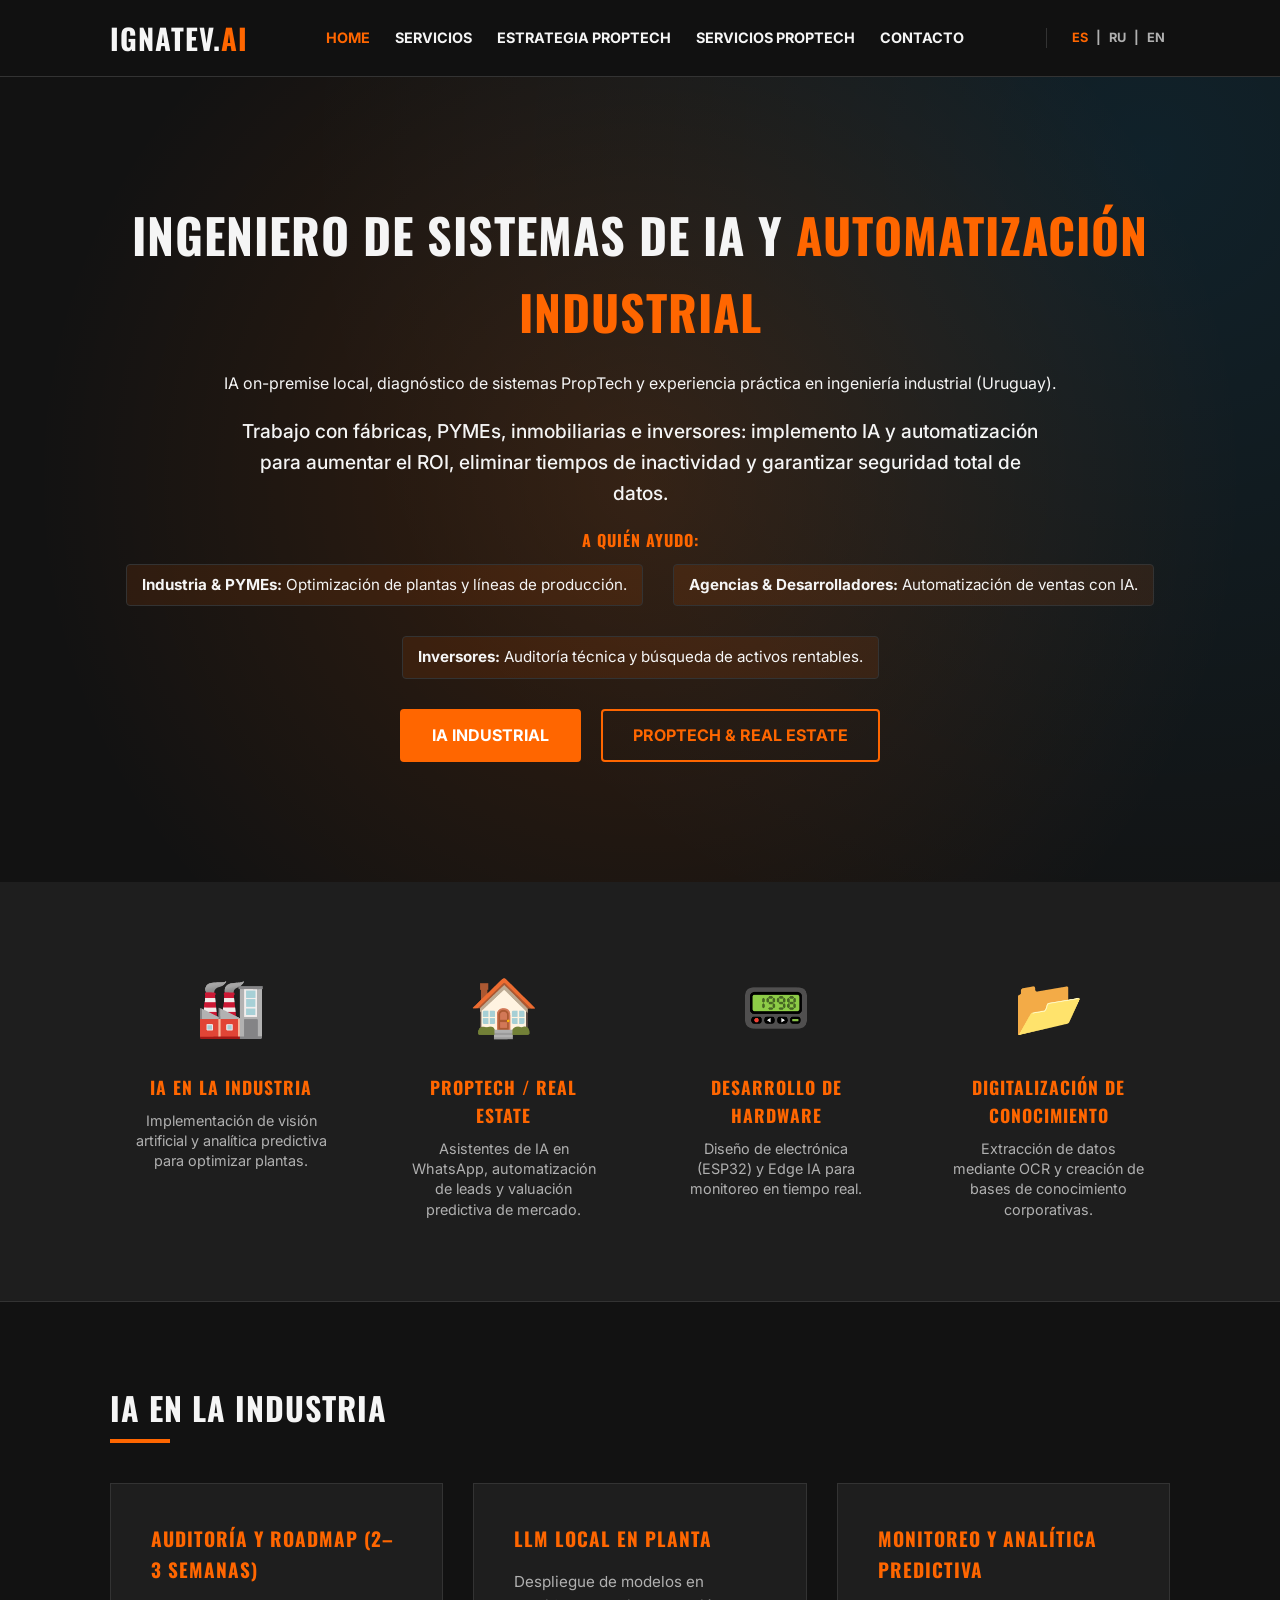
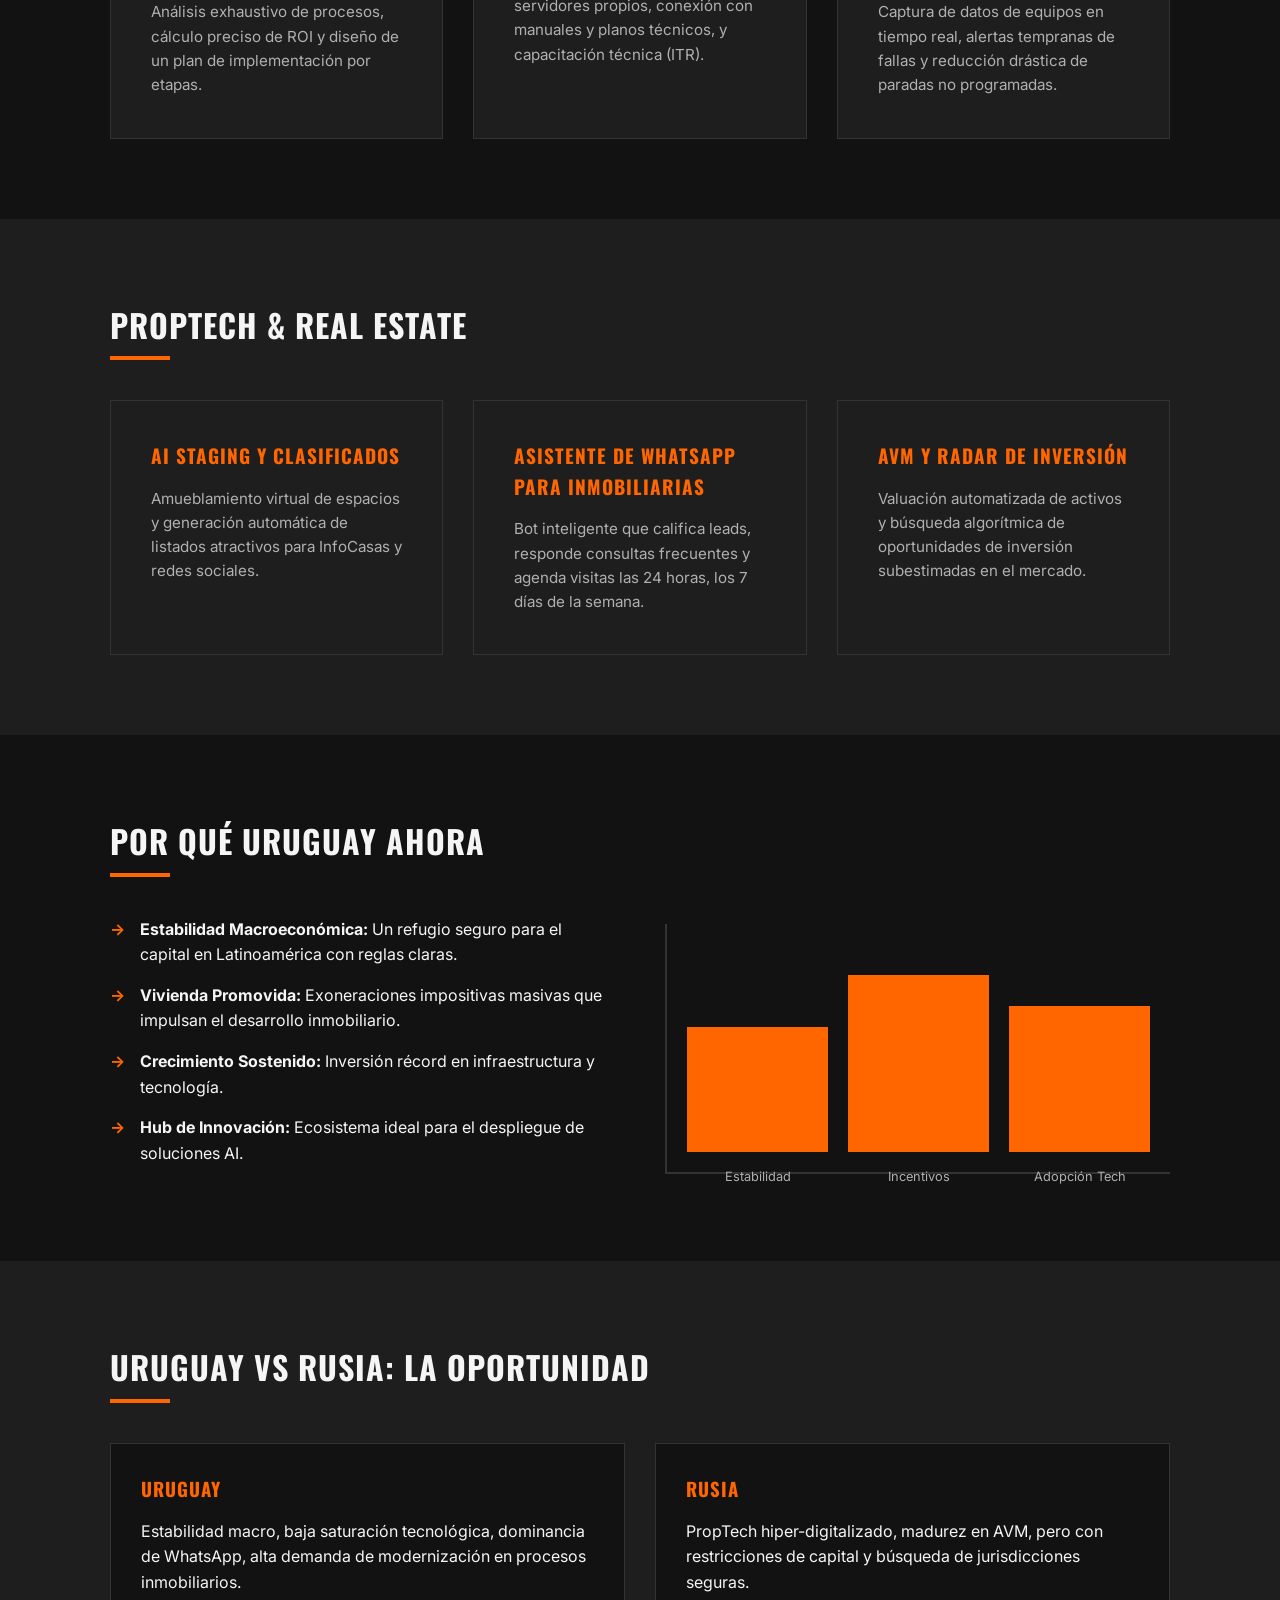
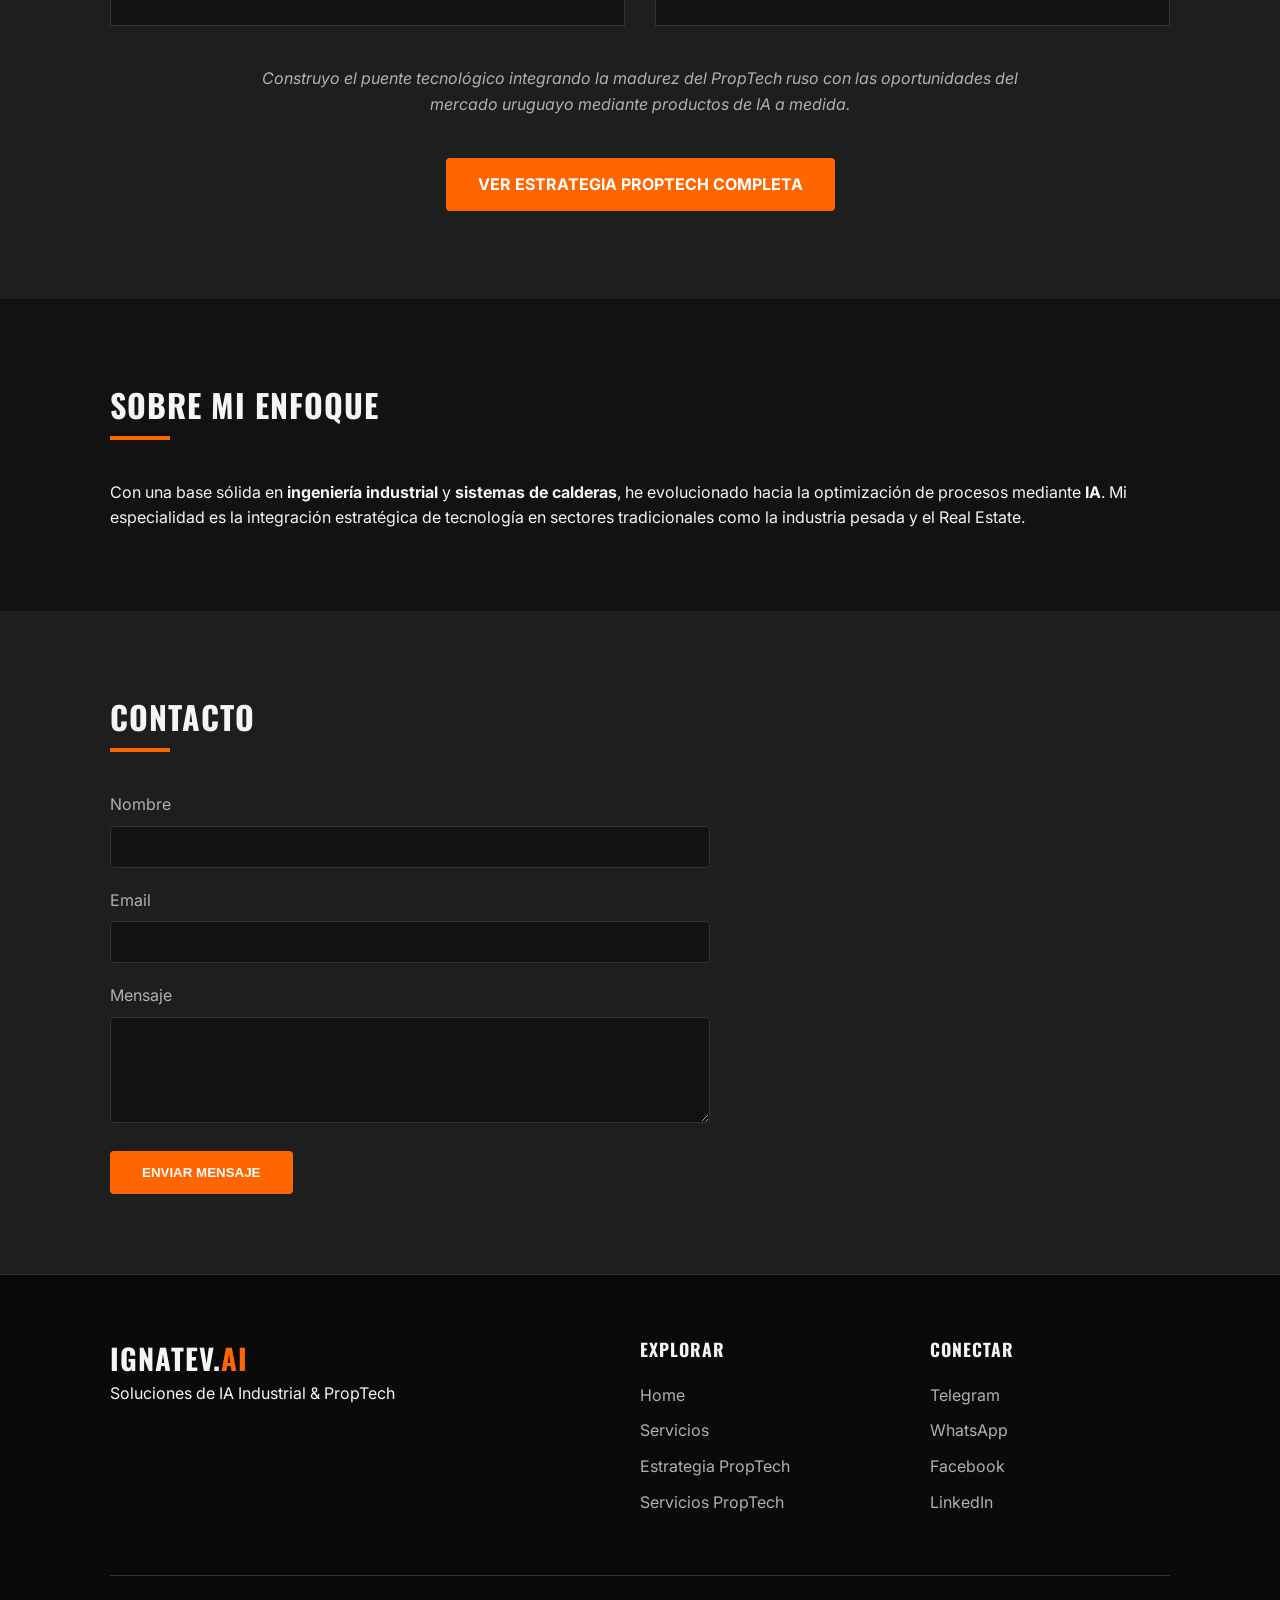
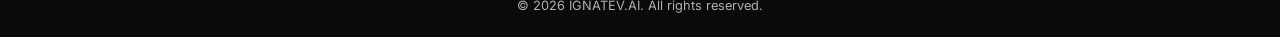
==== index.html @ 07a2d5ac "Initial IGNATEV.AI site with Gemini CLI" ====
<!DOCTYPE html>
<html lang="es">
<head>
    <meta charset="UTF-8">
    <meta name="viewport" content="width=device-width, initial-scale=1.0">
    <title>IGNATEV.AI | Soluciones de IA Industrial & PropTech</title>
    <meta name="description" content="Especialista en IA aplicada a la industria y PropTech. Estrategias de mercado Uruguay-Rusia y soluciones B2B para inmobiliarias.">
    <link rel="stylesheet" href="style.css">
    <link href="https://fonts.googleapis.com/css2?family=Inter:wght@400;700&family=Oswald:wght@500;700&display=swap" rel="stylesheet">
</head>
<body>
    <header id="top">
        <nav class="container">
            <div class="logo">IGNATEV.<span>AI</span></div>
            <ul>
                <li><a href="index.html" class="active">Home</a></li>
                <li><a href="services.html">Servicios</a></li>
                <li><a href="proptech-strategy.html">Estrategia PropTech</a></li>
                <li><a href="real-estate-services.html">Servicios PropTech</a></li>
                <li><a href="#contact">Contacto</a></li>
                </ul>
                <div class="lang-switcher">
                <a href="index.html" class="active">ES</a> | 
                <a href="index-ru.html">RU</a> | 
                <a href="index-en.html">EN</a>
                </div>
                </nav>
                </header>

                <main>
                <section id="hero" class="hero">
                <div class="container">
                <h1>Ingeniero de Sistemas de IA y <span>Automatización Industrial</span></h1>
                <p>IA on-premise local, diagnóstico de sistemas PropTech y experiencia práctica en ingeniería industrial (Uruguay).</p>

                <div class="hero-details">
                    <p class="hero-tagline">Trabajo con fábricas, PYMEs, inmobiliarias e inversores: implemento IA y automatización para aumentar el ROI, eliminar tiempos de inactividad y garantizar seguridad total de datos.</p>
                    <div class="hero-target-list">
                        <h3>A quién ayudo:</h3>
                        <ul class="bullet-list-hero">
                            <li><strong>Industria & PYMEs:</strong> Optimización de plantas y líneas de producción.</li>
                            <li><strong>Agencias & Desarrolladores:</strong> Automatización de ventas con IA.</li>
                            <li><strong>Inversores:</strong> Auditoría técnica y búsqueda de activos rentables.</li>
                        </ul>
                    </div>
                </div>

                <div class="hero-btns">
                    <a href="#industrial-ai" class="btn">IA Industrial</a>
                    <a href="#proptech-ai" class="btn btn-outline">PropTech & Real Estate</a>
                </div>
            </div>
        </section>

        <section class="directions-strip reveal">
            <div class="container">
                <div class="directions-grid">
                    <div class="direction-item">
                        <span class="icon">🏭</span>
                        <h3>IA en la Industria</h3>
                        <p>Implementación de visión artificial y analítica predictiva para optimizar plantas.</p>
                    </div>
                    <div class="direction-item">
                        <span class="icon">🏠</span>
                        <h3>PropTech / Real Estate</h3>
                        <p>Asistentes de IA en WhatsApp, automatización de leads y valuación predictiva de mercado.</p>
                    </div>
                    <div class="direction-item">
                        <span class="icon">📟</span>
                        <h3>Desarrollo de Hardware</h3>
                        <p>Diseño de electrónica (ESP32) y Edge IA para monitoreo en tiempo real.</p>
                    </div>
                    <div class="direction-item">
                        <span class="icon">📂</span>
                        <h3>Digitalización de Conocimiento</h3>
                        <p>Extracción de datos mediante OCR y creación de bases de conocimiento corporativas.</p>
                    </div>
                </div>
            </div>
        </section>

        <section id="industrial-ai" class="section reveal">
            <div class="container">
                <h2 class="section-title">IA en la Industria</h2>
                <div class="info-grid">
                    <div class="info-card">
                        <h3>Auditoría y roadmap (2–3 semanas)</h3>
                        <p>Análisis exhaustivo de procesos, cálculo preciso de ROI y diseño de un plan de implementación por etapas.</p>
                    </div>
                    <div class="info-card">
                        <h3>LLM local en planta</h3>
                        <p>Despliegue de modelos en servidores propios, conexión con manuales y planos técnicos, y capacitación técnica (ITR).</p>
                    </div>
                    <div class="info-card">
                        <h3>Monitoreo y analítica predictiva</h3>
                        <p>Captura de datos de equipos en tiempo real, alertas tempranas de fallas y reducción drástica de paradas no programadas.</p>
                    </div>
                </div>
            </div>
        </section>

        <section id="proptech-ai" class="section bg-alt reveal">
            <div class="container">
                <h2 class="section-title">PropTech & Real Estate</h2>
                <div class="info-grid">
                    <div class="info-card">
                        <h3>AI Staging y Clasificados</h3>
                        <p>Amueblamiento virtual de espacios y generación automática de listados atractivos para InfoCasas y redes sociales.</p>
                    </div>
                    <div class="info-card">
                        <h3>Asistente de WhatsApp para Inmobiliarias</h3>
                        <p>Bot inteligente que califica leads, responde consultas frecuentes y agenda visitas las 24 horas, los 7 días de la semana.</p>
                    </div>
                    <div class="info-card">
                        <h3>AVM y Radar de Inversión</h3>
                        <p>Valuación automatizada de activos y búsqueda algorítmica de oportunidades de inversión subestimadas en el mercado.</p>
                    </div>
                    </div>
                </div>
            </div>
        </section>

        <section id="why-uruguay" class="section reveal">
            <div class="container">
                <h2 class="section-title">Por qué Uruguay ahora</h2>
                <div class="uruguay-focus-grid">
                    <div class="focus-text">
                        <ul class="bullet-list">
                            <li><strong>Estabilidad Macroeconómica:</strong> Un refugio seguro para el capital en Latinoamérica con reglas claras.</li>
                            <li><strong>Vivienda Promovida:</strong> Exoneraciones impositivas masivas que impulsan el desarrollo inmobiliario.</li>
                            <li><strong>Crecimiento Sostenido:</strong> Inversión récord en infraestructura y tecnología.</li>
                            <li><strong>Hub de Innovación:</strong> Ecosistema ideal para el despliegue de soluciones AI.</li>
                        </ul>
                    </div>
                    <div class="focus-visual">
                        <div class="simple-chart">
                            <div class="chart-bar" style="height: 60%;" data-label="Estabilidad"></div>
                            <div class="chart-bar" style="height: 85%;" data-label="Incentivos"></div>
                            <div class="chart-bar" style="height: 70%;" data-label="Adopción Tech"></div>
                        </div>
                    </div>
                </div>
            </div>
        </section>

        <section id="comparison" class="section bg-alt reveal">
            <div class="container">
                <h2 class="section-title">Uruguay vs Rusia: la oportunidad</h2>
                <div class="comparison-grid">
                    <div class="comparison-col">
                        <h3>Uruguay</h3>
                        <p>Estabilidad macro, baja saturación tecnológica, dominancia de WhatsApp, alta demanda de modernización en procesos inmobiliarios.</p>
                    </div>
                    <div class="comparison-col">
                        <h3>Rusia</h3>
                        <p>PropTech hiper-digitalizado, madurez en AVM, pero con restricciones de capital y búsqueda de jurisdicciones seguras.</p>
                    </div>
                </div>
                <div class="comparison-bridge">
                    <p>Construyo el puente tecnológico integrando la madurez del PropTech ruso con las oportunidades del mercado uruguayo mediante productos de IA a medida.</p>
                </div>
                <div class="center-cta">
                    <a href="proptech-strategy.html" class="btn">Ver Estrategia PropTech completa</a>
                </div>
            </div>
        </section>

        <section id="about" class="section reveal">
            <div class="container">
                <h2 class="section-title">Sobre mi enfoque</h2>
                <div class="about-content">
                    <p>Con una base sólida en <strong>ingeniería industrial</strong> y <strong>sistemas de calderas</strong>, he evolucionado hacia la optimización de procesos mediante <strong>IA</strong>. Mi especialidad es la integración estratégica de tecnología en sectores tradicionales como la industria pesada y el Real Estate.</p>
                </div>
            </div>
        </section>

        <section id="contact" class="section bg-alt reveal">
            <div class="container">
                <h2 class="section-title">Contacto</h2>
                <div class="contact-wrapper">
                    <form id="contactForm">
                        <div class="form-group">
                            <label for="name">Nombre</label>
                            <input type="text" id="name" name="name" required>
                        </div>
                        <div class="form-group">
                            <label for="email">Email</label>
                            <input type="email" id="email" name="email" required>
                        </div>
                        <div class="form-group">
                            <label for="message">Mensaje</label>
                            <textarea id="message" name="message" rows="5" required></textarea>
                        </div>
                        <button type="submit" class="btn">Enviar Mensaje</button>
                        <p id="formStatus" class="form-status"></p>
                    </form>
                </div>
            </div>
        </section>
    </main>

    <footer>
        <div class="container">
            <div class="footer-grid">
                <div class="footer-info">
                    <div class="logo">IGNATEV.<span>AI</span></div>
                    <p>Soluciones de IA Industrial & PropTech</p>
                </div>
                <div class="footer-links">
                    <h3>Explorar</h3>
                    <ul>
                        <li><a href="index.html">Home</a></li>
                        <li><a href="services.html">Servicios</a></li>
                        <li><a href="proptech-strategy.html">Estrategia PropTech</a></li>
                        <li><a href="real-estate-services.html">Servicios PropTech</a></li>
                    </ul>
                </div>
                <div class="footer-social">
                    <h3>Conectar</h3>
                    <div class="social-icons">
                        <a href="https://t.me/IngenieroUruguay" target="_blank">Telegram</a>
                        <a href="https://whatsapp.com/channel/0029VbCcUP18aKvMY70exP2p" target="_blank">WhatsApp</a>
                        <a href="https://www.facebook.com/share/g/1BAtksPGAX/" target="_blank">Facebook</a>
                        <a href="https://www.linkedin.com/in/aleksandr-ignatev-7115433bb/" target="_blank">LinkedIn</a>
                    </div>
                </div>
            </div>
            <p class="copyright">&copy; 2026 IGNATEV.AI. All rights reserved.</p>
        </div>
    </footer>

    <script src="script.js"></script>
</body>
</html>
---- style.css ----
:root {
    --bg-primary: #121212;
    --bg-secondary: #1e1e1e;
    --text-primary: #f5f5f5;
    --text-secondary: #b0b0b0;
    --accent: #ff6600; /* Safety Orange */
    --accent-hover: #e65c00;
    --border: #333333;
    --container-width: 1100px;
    --shadow: 0 4px 20px rgba(0,0,0,0.5);
}

* {
    box-sizing: border-box;
    margin: 0;
    padding: 0;
}

html {
    scroll-behavior: smooth;
}

body {
    font-family: 'Inter', sans-serif;
    line-height: 1.6;
    background-color: var(--bg-primary);
    color: var(--text-primary);
}

h1, h2, h3, .logo {
    font-family: 'Oswald', sans-serif;
    text-transform: uppercase;
    letter-spacing: 1px;
}

.container {
    max-width: var(--container-width);
    margin: 0 auto;
    padding: 0 20px;
}

/* Header & Navigation */
header {
    background-color: rgba(18, 18, 18, 0.95);
    border-bottom: 1px solid var(--border);
    padding: 15px 0;
    position: sticky;
    top: 0;
    z-index: 1000;
}

nav {
    display: flex;
    justify-content: space-between;
    align-items: center;
}

.logo {
    font-size: 1.8rem;
    font-weight: 700;
}

.logo span {
    color: var(--accent);
}

nav ul {
    display: flex;
    list-style: none;
}

nav ul li {
    margin-left: 25px;
}

nav ul li a {
    color: var(--text-primary);
    text-decoration: none;
    font-size: 0.9rem;
    font-weight: 700;
    text-transform: uppercase;
    transition: color 0.3s;
}

nav ul li a:hover, nav ul li a.active {
    color: var(--accent);
}

.lang-switcher {
    font-size: 0.8rem;
    font-weight: 700;
    color: var(--text-secondary);
    margin-left: 30px;
    border-left: 1px solid var(--border);
    padding-left: 20px;
}

.lang-switcher a {
    color: var(--text-secondary);
    text-decoration: none;
    transition: color 0.3s;
    margin: 0 5px;
}

.lang-switcher a:hover, .lang-switcher a.active {
    color: var(--accent);
}

/* Hero Section */
.hero {
    padding: 120px 0;
    text-align: center;
    position: relative;
    overflow: hidden;
    background: #121212;
}

.hero::before {
    content: '';
    position: absolute;
    top: -50%;
    left: -50%;
    width: 200%;
    height: 200%;
    background: radial-gradient(circle at center, rgba(255, 102, 0, 0.15) 0%, transparent 40%),
                radial-gradient(circle at 70% 30%, rgba(0, 170, 255, 0.1) 0%, transparent 40%);
    animation: glowMove 15s infinite alternate ease-in-out;
    z-index: 0;
    pointer-events: none;
}

@keyframes glowMove {
    0% { transform: translate(0, 0) rotate(0deg); }
    100% { transform: translate(-5%, -5%) rotate(5deg); }
}

.hero .container {
    position: relative;
    z-index: 1;
}

.hero h1, .hero-small h1 {
    font-size: 3rem;
    margin-bottom: 20px;
}

.hero h1 span, .hero-small h1 span {
    color: var(--accent);
}

.hero-tagline {
    font-size: 1.2rem;
    color: var(--text-primary);
    margin: 20px auto;
    max-width: 800px;
    font-weight: 500;
}

.hero-target-list {
    margin-bottom: 30px;
}

.hero-target-list h3 {
    font-size: 1rem;
    color: var(--accent);
    margin-bottom: 10px;
    text-transform: uppercase;
}

.bullet-list-hero {
    list-style: none;
    display: flex;
    justify-content: center;
    gap: 30px;
    flex-wrap: wrap;
    font-size: 0.95rem;
}

.bullet-list-hero li {
    background: rgba(255, 102, 0, 0.1);
    padding: 8px 15px;
    border: 1px solid var(--border);
    border-radius: 4px;
    transition: all 0.3s ease;
}

.bullet-list-hero li:hover {
    border-color: var(--accent);
    background: rgba(255, 102, 0, 0.2);
}

.hero-btns {
    margin-top: 30px;
    display: flex;
    justify-content: center;
    gap: 20px;
}

/* Directions Strip (Home Page) */
.directions-strip {
    background-color: var(--bg-secondary);
    border-bottom: 1px solid var(--border);
    padding: 60px 0;
}

.directions-grid {
    display: grid;
    grid-template-columns: repeat(4, 1fr);
    gap: 30px;
}

.direction-item {
    text-align: center;
    padding: 20px;
    border: 1px solid transparent;
    border-radius: 8px;
    transition: all 0.4s cubic-bezier(0.175, 0.885, 0.32, 1.275);
}

.direction-item:hover {
    transform: translateY(-5px);
    border-color: var(--border);
    background: rgba(255, 255, 255, 0.03);
    box-shadow: 0 10px 30px rgba(0,0,0,0.3);
}

.direction-item .icon {
    font-size: 3.5rem; /* Larger icons */
    margin-bottom: 20px;
    display: block;
    transition: transform 0.3s ease;
}

.direction-item:hover .icon {
    transform: scale(1.1);
}

.direction-item h3 {
    font-size: 1.1rem;
    margin-bottom: 10px;
    color: var(--accent);
}

.direction-item p {
    font-size: 0.9rem;
    color: var(--text-secondary);
    line-height: 1.4;
}

/* Buttons */
.btn {
    display: inline-block;
    padding: 12px 30px;
    background-color: var(--accent);
    color: white;
    text-decoration: none;
    border-radius: 4px;
    font-weight: 700;
    text-transform: uppercase;
    transition: all 0.3s cubic-bezier(0.4, 0, 0.2, 1);
    border: 2px solid var(--accent);
    cursor: pointer;
    position: relative;
    overflow: hidden;
}

.btn:hover {
    background-color: var(--accent-hover);
    border-color: var(--accent-hover);
    transform: translateY(-2px) scale(1.02);
    box-shadow: 0 0 15px rgba(255, 102, 0, 0.4);
}

.btn-outline {
    background-color: transparent;
    border: 2px solid var(--accent);
    color: var(--accent);
}

.btn-outline:hover {
    background-color: var(--accent);
    color: white;
    box-shadow: 0 0 15px rgba(255, 102, 0, 0.3);
}

/* Reveal on Scroll */
.reveal {
    opacity: 0;
    transform: translateY(30px);
    transition: all 0.8s ease-out;
}

.reveal.active {
    opacity: 1;
    transform: translateY(0);
}

/* Sections */
.section {
    padding: 80px 0;
}

.bg-alt {
    background-color: var(--bg-secondary);
}

.section-title {
    font-size: 2rem;
    margin-bottom: 50px;
    position: relative;
    display: inline-block;
}

.section-title::after {
    content: '';
    position: absolute;
    left: 0;
    bottom: -10px;
    width: 60px;
    height: 4px;
    background-color: var(--accent);
}

/* Info Grid & Cards (General Use) */
.info-grid {
    display: grid;
    grid-template-columns: repeat(auto-fit, minmax(300px, 1fr));
    gap: 30px;
}

.info-card {
    background-color: var(--bg-secondary);
    padding: 40px;
    border: 1px solid var(--border);
    transition: all 0.3s ease;
}

.info-card:hover {
    border-color: var(--accent);
    transform: translateY(-5px);
    box-shadow: var(--shadow);
}

.info-card h3 {
    color: var(--accent);
    margin-bottom: 15px;
    font-size: 1.2rem;
}

.info-card p {
    color: var(--text-secondary);
    font-size: 0.95rem;
}

/* Why Uruguay (Landing) */
.uruguay-focus-grid {
    display: grid;
    grid-template-columns: 1fr 1fr;
    gap: 50px;
    align-items: center;
}

.bullet-list {
    list-style: none;
}

.bullet-list li {
    margin-bottom: 15px;
    padding-left: 30px;
    position: relative;
}

.bullet-list li::before {
    content: '→';
    position: absolute;
    left: 0;
    color: var(--accent);
    font-weight: bold;
}

.simple-chart {
    display: flex;
    align-items: flex-end;
    gap: 20px;
    height: 250px;
    padding: 20px;
    border-left: 2px solid var(--border);
    border-bottom: 2px solid var(--border);
}

.chart-bar {
    flex: 1;
    background-color: var(--accent);
    position: relative;
    min-width: 40px;
}

.chart-bar::after {
    content: attr(data-label);
    position: absolute;
    bottom: -35px;
    left: 50%;
    transform: translateX(-50%);
    font-size: 0.8rem;
    white-space: nowrap;
    color: var(--text-secondary);
}

/* Comparison (Landing) */
.comparison-grid {
    display: grid;
    grid-template-columns: 1fr 1fr;
    gap: 30px;
    margin-bottom: 40px;
}

.comparison-col {
    background-color: var(--bg-primary);
    padding: 30px;
    border: 1px solid var(--border);
}

.comparison-col h3 {
    color: var(--accent);
    margin-bottom: 15px;
}

.comparison-bridge {
    text-align: center;
    max-width: 800px;
    margin: 0 auto 40px;
    font-style: italic;
    color: var(--text-secondary);
}

.center-cta {
    text-align: center;
}

/* PropTech Strategy Page */
.report-content {
    max-width: 900px;
    padding-top: 40px;
}

.main-title {
    font-size: 2.5rem;
    margin-bottom: 30px;
}

.main-title span {
    color: var(--accent);
}

.callout-box {
    background-color: var(--bg-secondary);
    padding: 30px;
    border-left: 5px solid var(--accent);
    margin-bottom: 40px;
}

.executive-summary h2 {
    font-size: 1.5rem;
    margin-bottom: 20px;
    color: var(--accent);
}

.executive-summary ul {
    list-style: disc;
    padding-left: 20px;
}

.executive-summary li {
    margin-bottom: 10px;
}

.research-text h2 {
    margin: 60px 0 25px;
    color: var(--accent);
    border-bottom: 1px solid var(--border);
    padding-bottom: 10px;
}

.stats-grid {
    display: grid;
    grid-template-columns: repeat(3, 1fr);
    gap: 20px;
    margin: 30px 0;
}

.stat-item {
    background-color: var(--bg-secondary);
    padding: 20px;
    text-align: center;
    border: 1px solid var(--border);
}

.stat-value {
    display: block;
    font-size: 2rem;
    font-weight: 700;
    color: var(--accent);
    font-family: 'Oswald', sans-serif;
}

.stat-label {
    font-size: 0.9rem;
    color: var(--text-secondary);
}

.roadmap-box {
    background-color: #1a1a1a;
    padding: 25px;
    margin: 30px 0;
    border: 1px dashed var(--accent);
}

/* Services Page */
.products-container {
    display: flex;
    flex-direction: column;
    gap: 60px;
}

.product-item {
    background-color: var(--bg-secondary);
    border: 1px solid var(--border);
    padding: 40px;
}

.product-header {
    display: flex;
    align-items: center;
    gap: 20px;
    margin-bottom: 30px;
}

.product-icon {
    font-size: 2.5rem;
}

.product-content {
    display: grid;
    grid-template-columns: 1fr 1fr;
    gap: 40px;
}

.product-diagram {
    background-color: var(--bg-primary);
    padding: 20px;
    border: 1px solid var(--border);
}

.product-diagram h3 {
    font-size: 1rem;
    margin-bottom: 20px;
    text-align: center;
}

.steps {
    display: flex;
    flex-direction: column;
    gap: 15px;
}

.step {
    display: flex;
    align-items: center;
    gap: 15px;
    font-size: 0.9rem;
}

.step span {
    background-color: var(--accent);
    color: white;
    width: 25px;
    height: 25px;
    display: flex;
    align-items: center;
    justify-content: center;
    border-radius: 50%;
    font-weight: 700;
    flex-shrink: 0;
}

.product-bullets {
    list-style: none;
    padding: 0;
}

.product-bullets li {
    margin-bottom: 20px;
    padding-left: 25px;
    position: relative;
    font-size: 1rem;
    color: var(--text-secondary);
}

.product-bullets li::before {
    content: '•';
    position: absolute;
    left: 0;
    color: var(--accent);
    font-size: 1.5rem;
    line-height: 1;
}

.product-bullets li strong {
    color: var(--text-primary);
    display: block;
    margin-bottom: 5px;
    text-transform: uppercase;
    font-size: 0.9rem;
    letter-spacing: 0.5px;
}

.product-sub-box {
    background: rgba(255, 102, 0, 0.05);
    border: 1px dashed var(--accent);
    padding: 15px;
    margin-top: 15px;
    border-radius: 4px;
}

.product-sub-box strong {
    color: var(--accent);
    font-size: 0.85rem;
    text-transform: uppercase;
    display: block;
    margin-bottom: 8px;
}

.product-sub-box p {
    font-size: 0.9rem;
    color: var(--text-secondary);
    line-height: 1.4;
    margin: 0;
}

.product-actions {
    margin-top: 30px;
}

/* Services/Capabilities Page */
.capabilities-container {
    display: flex;
    flex-direction: column;
    gap: 60px; /* Increased gap between major sections */
}

.capability-card {
    background-color: var(--bg-secondary);
    border: 1px solid var(--border);
    border-left: 6px solid var(--accent); /* Default accent border */
    padding: 50px; /* Increased padding */
    border-radius: 4px;
    box-shadow: var(--shadow);
}

/* Specific accent borders for each direction */
.card-industry { border-left-color: #ff6600; }
.card-proptech { border-left-color: #00aaff; }
.card-engineering { border-left-color: #ffcc00; }
.card-robotics { border-left-color: #aa00ff; }
.card-hardware { border-left-color: #00ffaa; }
.card-knowledge { border-left-color: #ff0055; }

.capability-header {
    margin-bottom: 40px;
    padding-bottom: 20px;
    border-bottom: 1px solid var(--border);
    display: flex;
    align-items: flex-start;
    gap: 25px;
}

.capability-icon {
    font-size: 3.5rem;
    line-height: 1;
    background: rgba(255, 102, 0, 0.1);
    padding: 15px;
    border-radius: 8px;
    border: 1px solid var(--border);
}

.capability-header h2 {
    font-size: 2.2rem; /* Increased size */
    margin-bottom: 10px;
    color: var(--text-primary);
}

.capability-header .description {
    color: var(--text-secondary);
    font-style: italic;
    font-size: 1.1rem; /* Increased size */
    max-width: 800px;
    margin-bottom: 20px;
}

.typical-cases {
    margin-top: 15px;
}

.typical-cases h4 {
    font-size: 0.9rem;
    color: var(--accent);
    text-transform: uppercase;
    margin-bottom: 10px;
    letter-spacing: 0.5px;
}

.typical-cases ul {
    list-style: none;
    padding: 0;
}

.typical-cases li {
    font-size: 0.95rem;
    color: var(--text-primary);
    margin-bottom: 8px;
    padding-left: 20px;
    position: relative;
}

.typical-cases li::before {
    content: '→';
    position: absolute;
    left: 0;
    color: var(--accent);
    font-weight: bold;
}

.competency-grid {
    display: grid;
    grid-template-columns: repeat(4, 1fr);
    gap: 30px;
    margin-bottom: 40px;
}

.competency-col h3 {
    font-size: 1rem; /* Increased size */
    color: var(--accent);
    margin-bottom: 15px;
    text-transform: uppercase;
    letter-spacing: 1px;
}

.competency-list {
    list-style: none;
    font-size: 0.95rem; /* Increased size */
    color: var(--text-secondary);
}

.engagement-models {
    background: rgba(0,0,0,0.2);
    padding: 30px;
    border-radius: 4px;
    border: 1px solid var(--border);
}

.engagement-models h3 {
    font-size: 1.2rem;
    color: var(--text-primary);
    margin-bottom: 20px;
    text-transform: uppercase;
}

@media (max-width: 900px) {
    .competency-grid {
        grid-template-columns: 1fr 1fr;
    }
    
    .capability-header {
        flex-direction: column;
        align-items: center;
        text-align: center;
    }
    
    .capability-card {
        padding: 30px;
    }
}

/* Contact (landing reuse) */
.contact-wrapper {
    max-width: 600px;
}

.form-group {
    margin-bottom: 20px;
}

.form-group label {
    display: block;
    margin-bottom: 8px;
    color: var(--text-secondary);
}

.form-group input, 
.form-group textarea {
    width: 100%;
    padding: 12px;
    background-color: var(--bg-primary);
    border: 1px solid var(--border);
    color: var(--text-primary);
    border-radius: 4px;
    font-family: inherit;
}

.form-group input:focus, 
.form-group textarea:focus {
    outline: none;
    border-color: var(--accent);
}

/* Footer */
footer {
    padding: 60px 0 20px;
    background-color: #0a0a0a;
    border-top: 1px solid var(--border);
}

.footer-grid {
    display: grid;
    grid-template-columns: 2fr 1fr 1fr;
    gap: 50px;
    margin-bottom: 50px;
}

.footer-links h3, .footer-social h3 {
    font-size: 1.1rem;
    margin-bottom: 20px;
    color: var(--text-primary);
}

.footer-links ul {
    list-style: none;
}

.footer-links li {
    margin-bottom: 10px;
}

.footer-links a {
    color: var(--text-secondary);
    text-decoration: none;
    transition: color 0.3s;
}

.footer-links a:hover {
    color: var(--accent);
}

.social-icons {
    display: flex;
    flex-direction: column;
    gap: 10px;
}

.social-icons a {
    color: var(--text-secondary);
    text-decoration: none;
    transition: color 0.3s;
}

.social-icons a:hover {
    color: var(--accent);
}

.copyright {
    text-align: center;
    padding-top: 20px;
    border-top: 1px solid var(--border);
    color: var(--text-secondary);
    font-size: 0.8rem;
}

/* Responsive adjustments */
@media (max-width: 900px) {
    .uruguay-focus-grid, .comparison-grid, .product-content, .footer-grid {
        grid-template-columns: 1fr;
    }
    
    .hero h1 {
        font-size: 2.2rem;
    }
    
    .footer-grid {
        gap: 30px;
    }
}

@media (max-width: 600px) {
    nav ul {
        display: none; /* Mobile menu would go here */
    }
    
    .stats-grid {
        grid-template-columns: 1fr;
    }
}
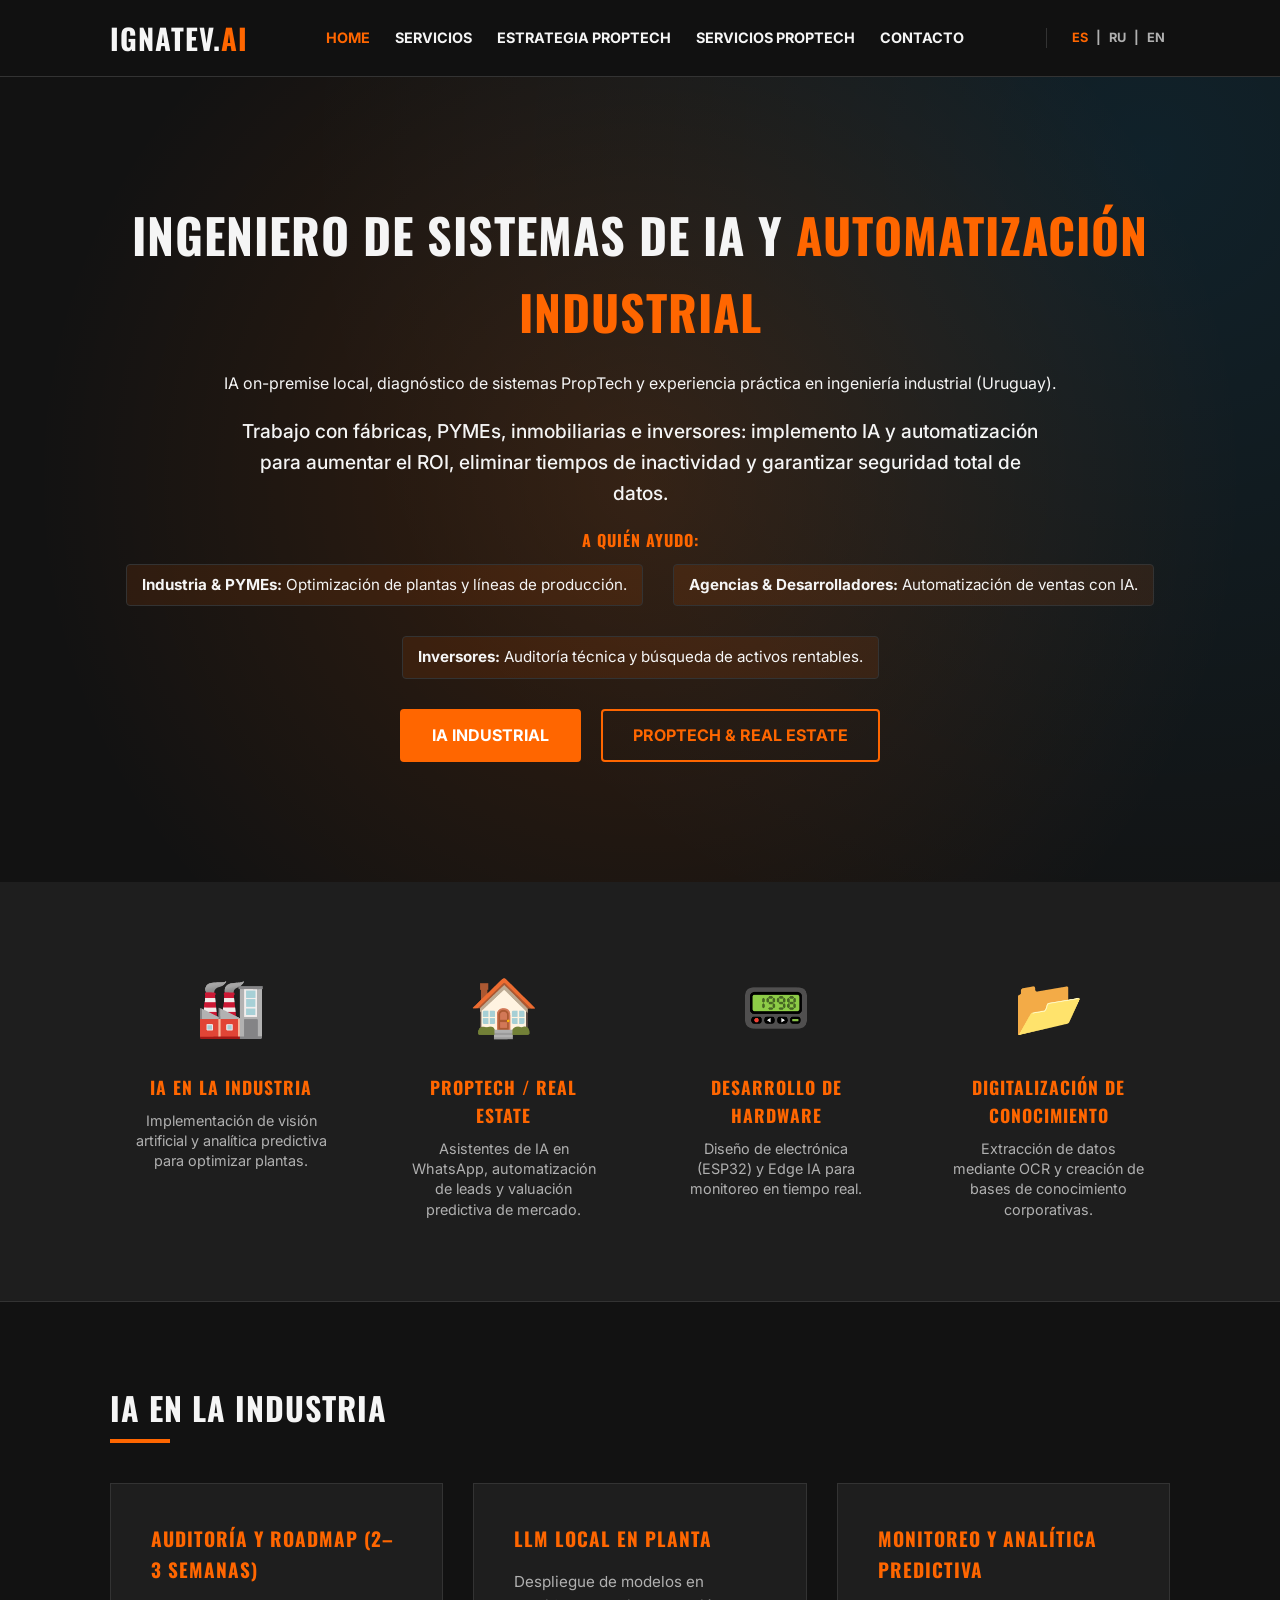
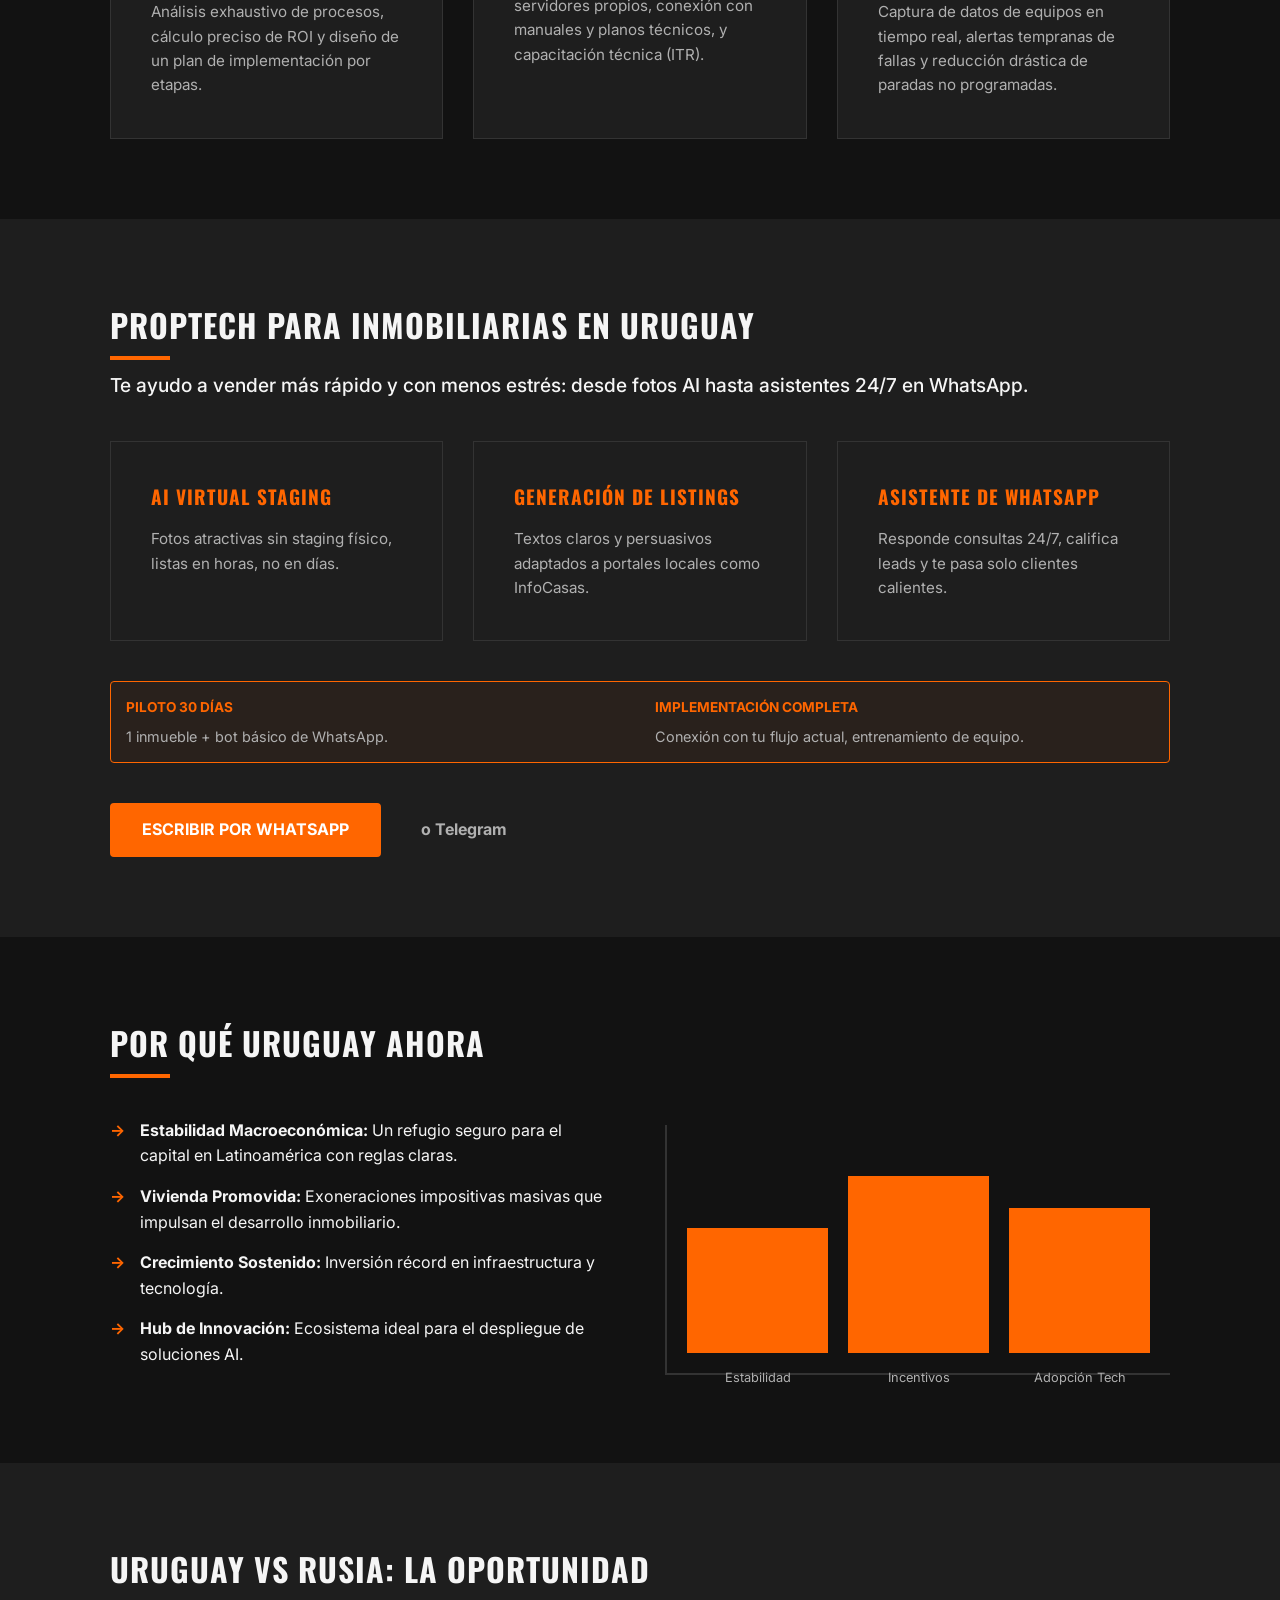
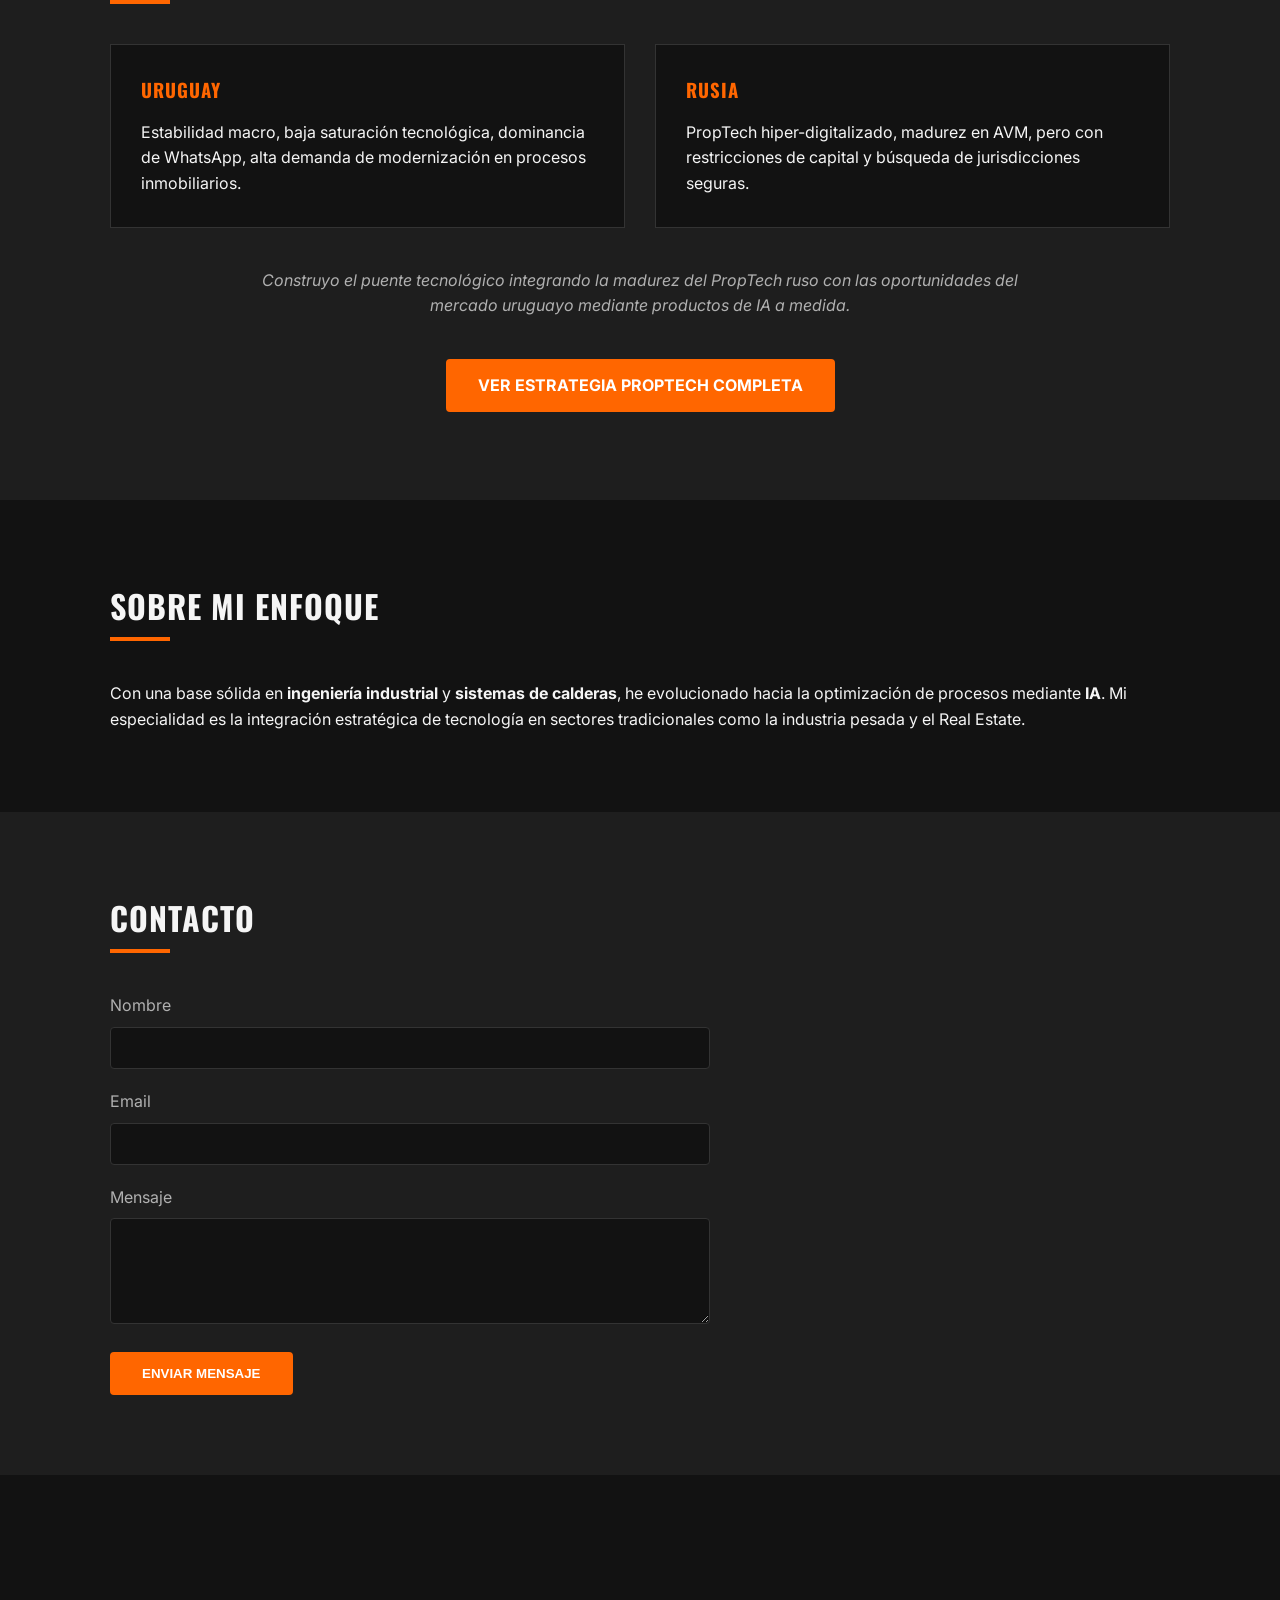
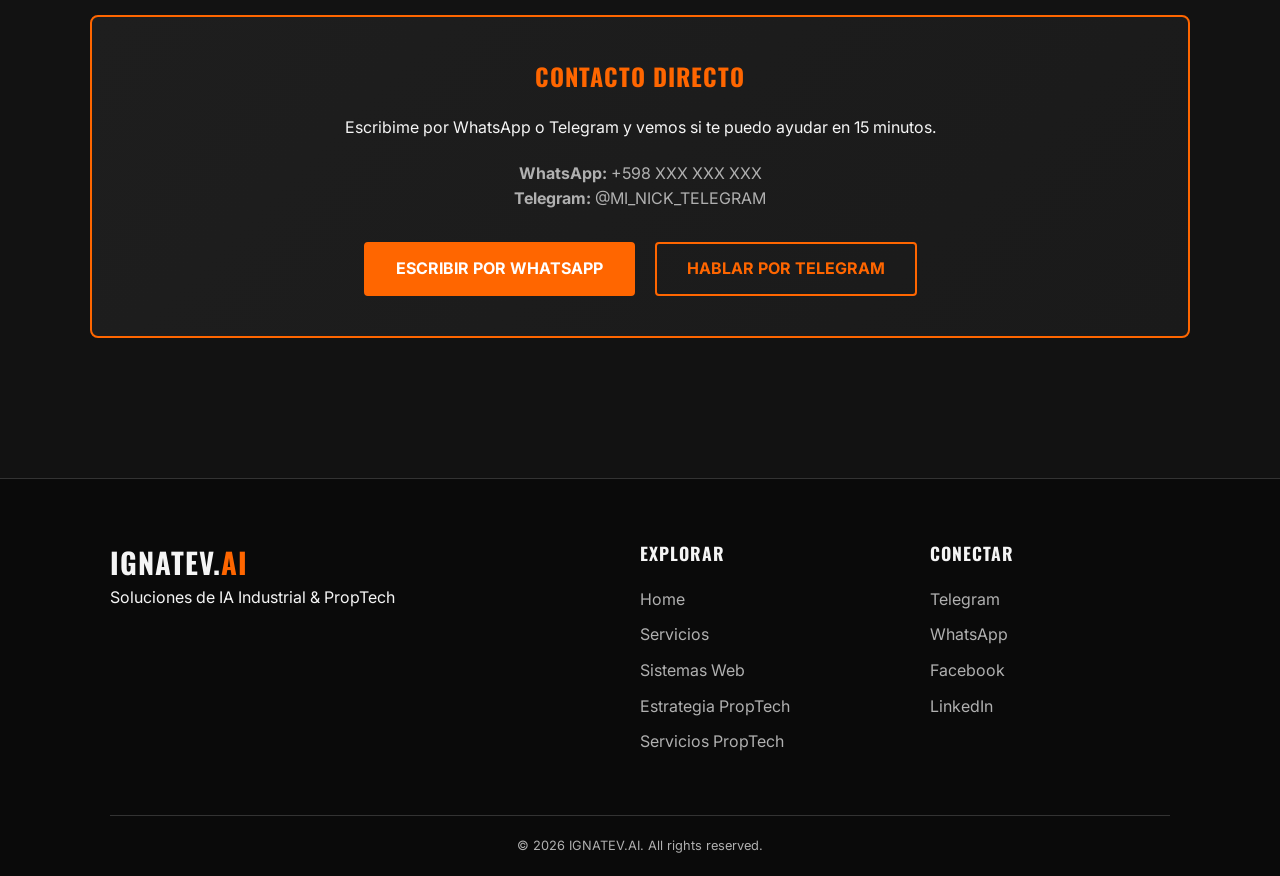
==== commit 5153479b: "Finalize contact flow and PropTech CTAs" ====
--- a/index.html
+++ b/index.html
@@ -101,21 +101,40 @@
 
         <section id="proptech-ai" class="section bg-alt reveal">
             <div class="container">
-                <h2 class="section-title">PropTech & Real Estate</h2>
+                <h2 class="section-title">PropTech para inmobiliarias en Uruguay</h2>
+                <p class="hero-tagline" style="margin-top: -30px; margin-bottom: 40px; text-align: left; max-width: 100%;">Te ayudo a vender más rápido y con menos estrés: desde fotos AI hasta asistentes 24/7 en WhatsApp.</p>
+                
                 <div class="info-grid">
                     <div class="info-card">
-                        <h3>AI Staging y Clasificados</h3>
-                        <p>Amueblamiento virtual de espacios y generación automática de listados atractivos para InfoCasas y redes sociales.</p>
-                    </div>
-                    <div class="info-card">
-                        <h3>Asistente de WhatsApp para Inmobiliarias</h3>
-                        <p>Bot inteligente que califica leads, responde consultas frecuentes y agenda visitas las 24 horas, los 7 días de la semana.</p>
-                    </div>
-                    <div class="info-card">
-                        <h3>AVM y Radar de Inversión</h3>
-                        <p>Valuación automatizada de activos y búsqueda algorítmica de oportunidades de inversión subestimadas en el mercado.</p>
-                    </div>
-                    </div>
+                        <h3>AI Virtual Staging</h3>
+                        <p>Fotos atractivas sin staging físico, listas en horas, no en días.</p>
+                    </div>
+                    <div class="info-card">
+                        <h3>Generación de listings</h3>
+                        <p>Textos claros y persuasivos adaptados a portales locales como InfoCasas.</p>
+                    </div>
+                    <div class="info-card">
+                        <h3>Asistente de WhatsApp</h3>
+                        <p>Responde consultas 24/7, califica leads y te pasa solo clientes calientes.</p>
+                    </div>
+                </div>
+
+                <div class="product-sub-box" style="margin-top: 40px; border-style: solid;">
+                    <div style="display: grid; grid-template-columns: 1fr 1fr; gap: 30px;">
+                        <div>
+                            <strong>Piloto 30 días</strong>
+                            <p>1 inmueble + bot básico de WhatsApp.</p>
+                        </div>
+                        <div>
+                            <strong>Implementación completa</strong>
+                            <p>Conexión con tu flujo actual, entrenamiento de equipo.</p>
+                        </div>
+                    </div>
+                </div>
+
+                <div class="hero-btns" style="justify-content: flex-start; margin-top: 40px; align-items: center;">
+                    <a href="https://wa.me/598XXXXXXXX" class="btn">Escribir por WhatsApp</a>
+                    <a href="https://t.me/MI_NICK_TELEGRAM" style="color: var(--text-secondary); text-decoration: none; font-weight: 700; margin-left: 20px;">o Telegram</a>
                 </div>
             </div>
         </section>
@@ -197,6 +216,21 @@
                 </div>
             </div>
         </section>
+        <section id="contacto-directo" class="section container reveal">
+            <div class="cta-block">
+                <h2>Contacto directo</h2>
+                <p>Escribime por WhatsApp o Telegram y vemos si te puedo ayudar en 15 minutos.</p>
+                <div style="margin: 20px 0; color: var(--text-secondary);">
+                    <p><strong>WhatsApp:</strong> +598 XXX XXX XXX</p>
+                    <p><strong>Telegram:</strong> @MI_NICK_TELEGRAM</p>
+                </div>
+                <div class="hero-btns" style="justify-content: center;">
+                    <a href="https://wa.me/598XXXXXXXX" class="btn">Escribir por WhatsApp</a>
+                    <a href="https://t.me/MI_NICK_TELEGRAM" class="btn btn-outline">Hablar por Telegram</a>
+                </div>
+            </div>
+        </section>
+
     </main>
 
     <footer>
@@ -211,6 +245,7 @@
                     <ul>
                         <li><a href="index.html">Home</a></li>
                         <li><a href="services.html">Servicios</a></li>
+                        <li><a href="interactive-web-systems.html">Sistemas Web</a></li>
                         <li><a href="proptech-strategy.html">Estrategia PropTech</a></li>
                         <li><a href="real-estate-services.html">Servicios PropTech</a></li>
                     </ul>
--- a/style.css
+++ b/style.css
@@ -295,6 +295,108 @@
     transform: translateY(0);
 }
 
+/* Article & Technical Paper Styles */
+.toc-box {
+    background: var(--bg-secondary);
+    border: 1px solid var(--border);
+    padding: 30px;
+    margin: 40px 0;
+    border-radius: 4px;
+}
+
+.toc-box h2 {
+    font-size: 1.2rem;
+    color: var(--accent);
+    margin-bottom: 15px;
+}
+
+.toc-box ul {
+    list-style: none;
+    display: grid;
+    grid-template-columns: 1fr 1fr;
+    gap: 10px;
+}
+
+.toc-box a {
+    color: var(--text-secondary);
+    text-decoration: none;
+    font-size: 0.9rem;
+    transition: color 0.3s;
+}
+
+.toc-box a:hover {
+    color: var(--accent);
+}
+
+.tech-table-wrapper {
+    overflow-x: auto;
+    margin: 30px 0;
+}
+
+.tech-table {
+    width: 100%;
+    border-collapse: collapse;
+    font-size: 0.9rem;
+    background: var(--bg-secondary);
+}
+
+.tech-table th, .tech-table td {
+    border: 1px solid var(--border);
+    padding: 12px 15px;
+    text-align: left;
+}
+
+.tech-table th {
+    background: rgba(255, 102, 0, 0.1);
+    color: var(--accent);
+    text-transform: uppercase;
+    font-size: 0.8rem;
+    letter-spacing: 1px;
+}
+
+code {
+    background: #000;
+    padding: 2px 6px;
+    border-radius: 3px;
+    color: var(--accent);
+    font-family: monospace;
+}
+
+pre {
+    background: #000;
+    padding: 20px;
+    border: 1px solid var(--border);
+    border-radius: 4px;
+    overflow-x: auto;
+    margin: 20px 0;
+}
+
+pre code {
+    background: transparent;
+    padding: 0;
+    color: #00ffaa;
+}
+
+.cta-block {
+    background: linear-gradient(135deg, var(--bg-secondary) 0%, #1a1a1a 100%);
+    border: 2px solid var(--accent);
+    padding: 40px;
+    margin: 60px 0;
+    text-align: center;
+    border-radius: 8px;
+}
+
+.cta-block h2 {
+    color: var(--accent);
+    margin-bottom: 20px;
+}
+
+@media (max-width: 768px) {
+    .toc-box ul {
+        grid-template-columns: 1fr;
+    }
+}
+
 /* Sections */
 .section {
     padding: 80px 0;
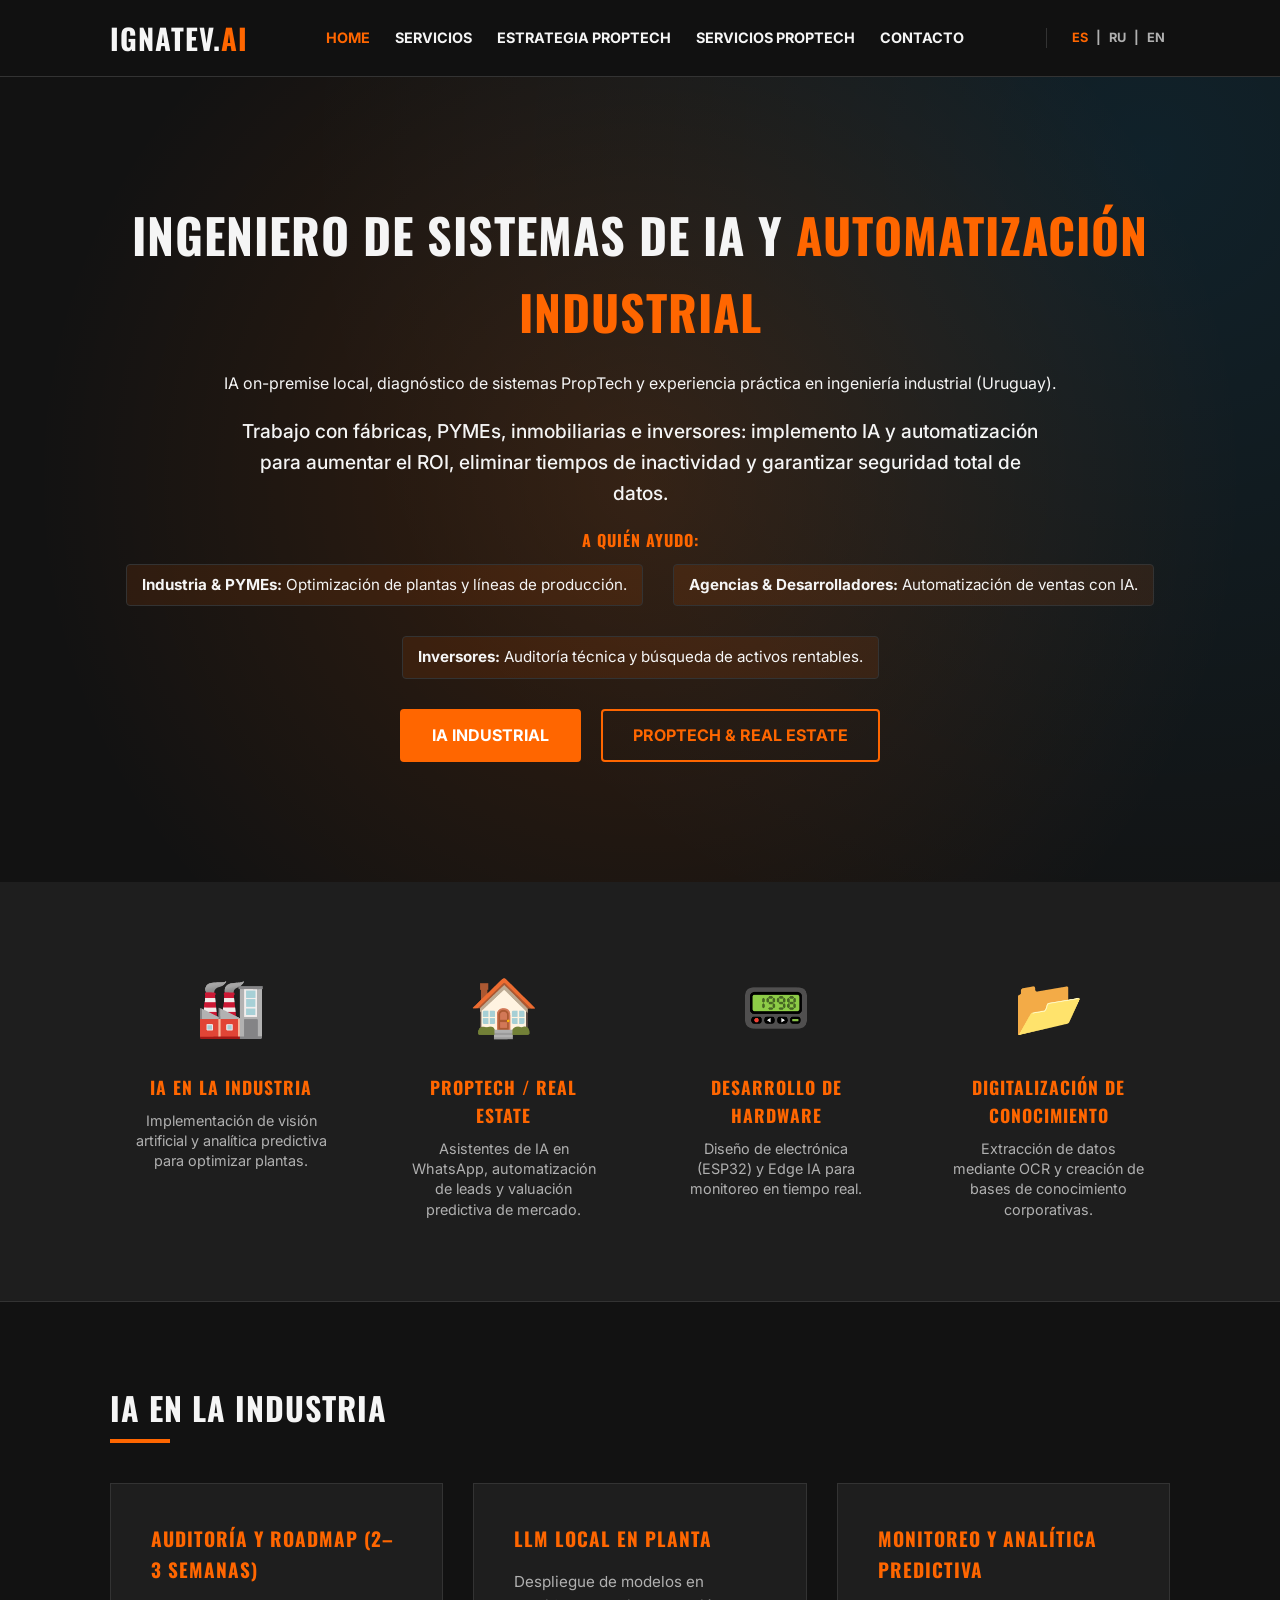
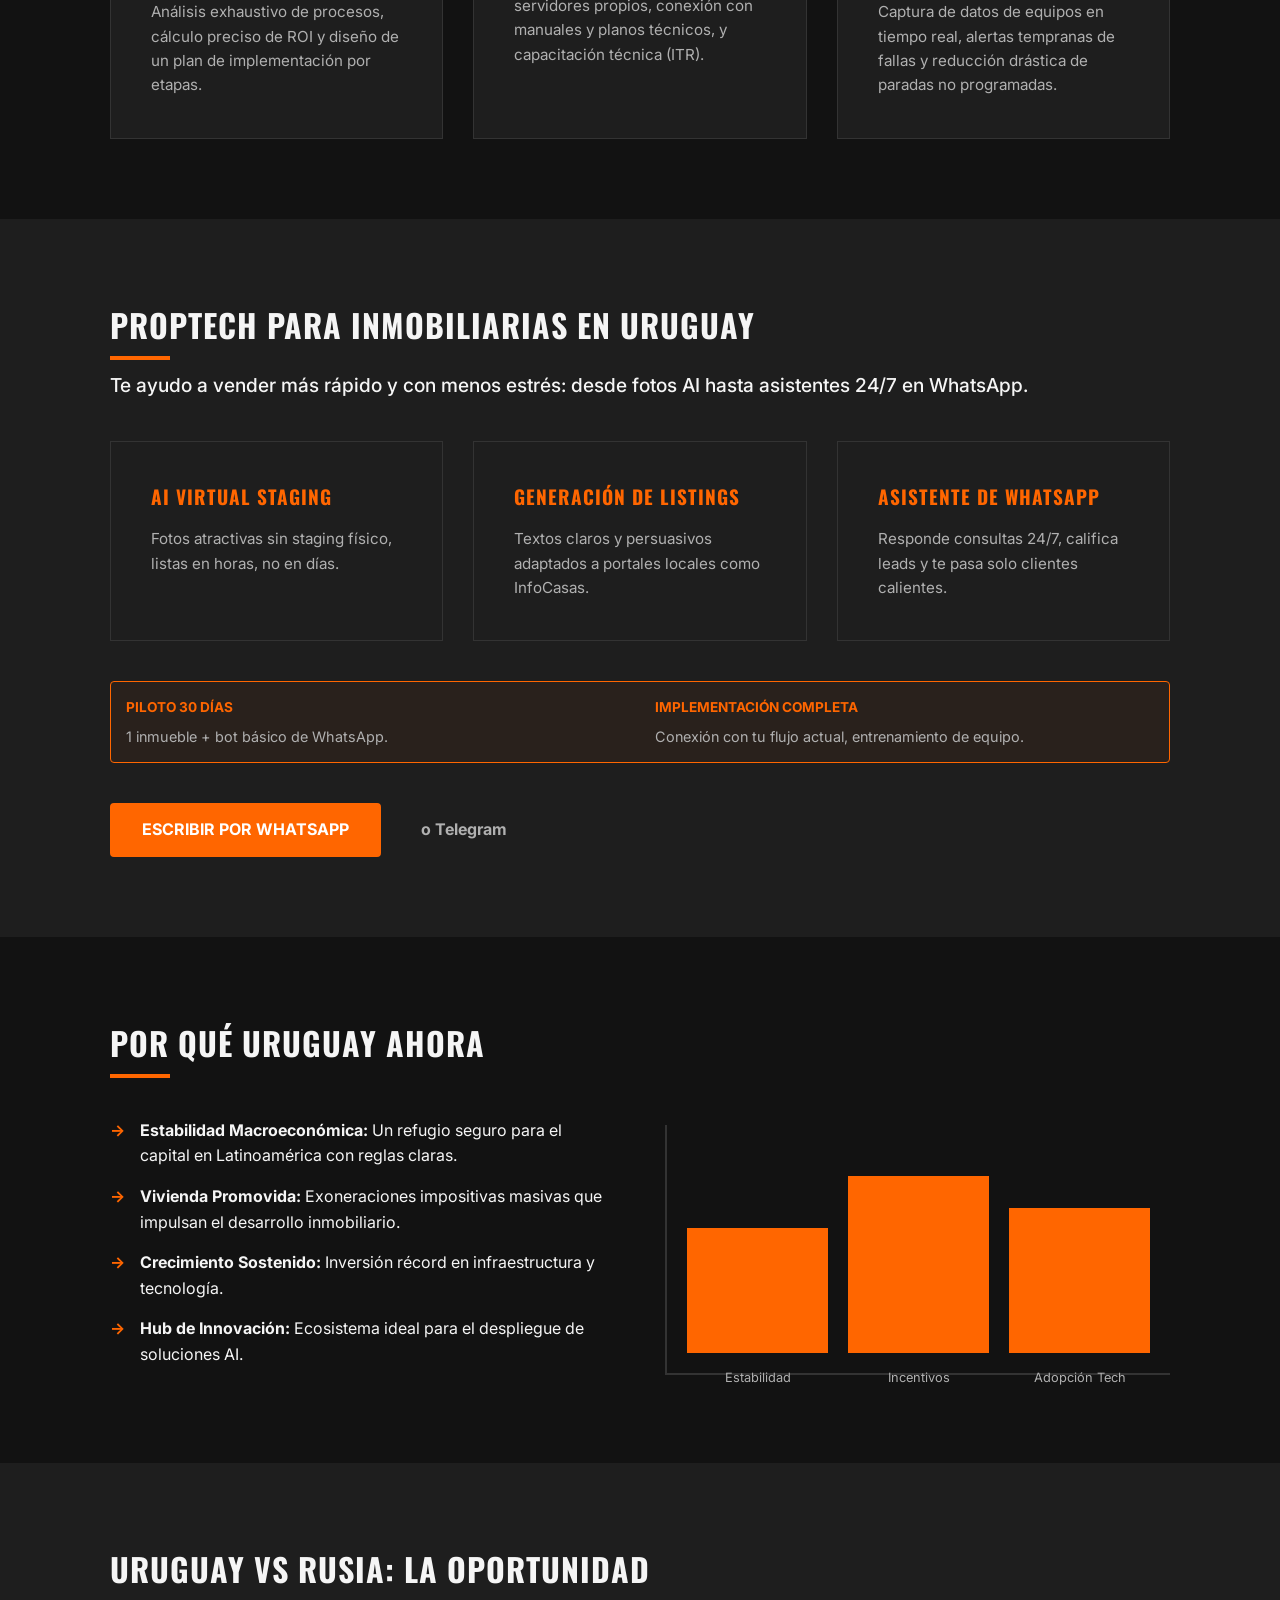
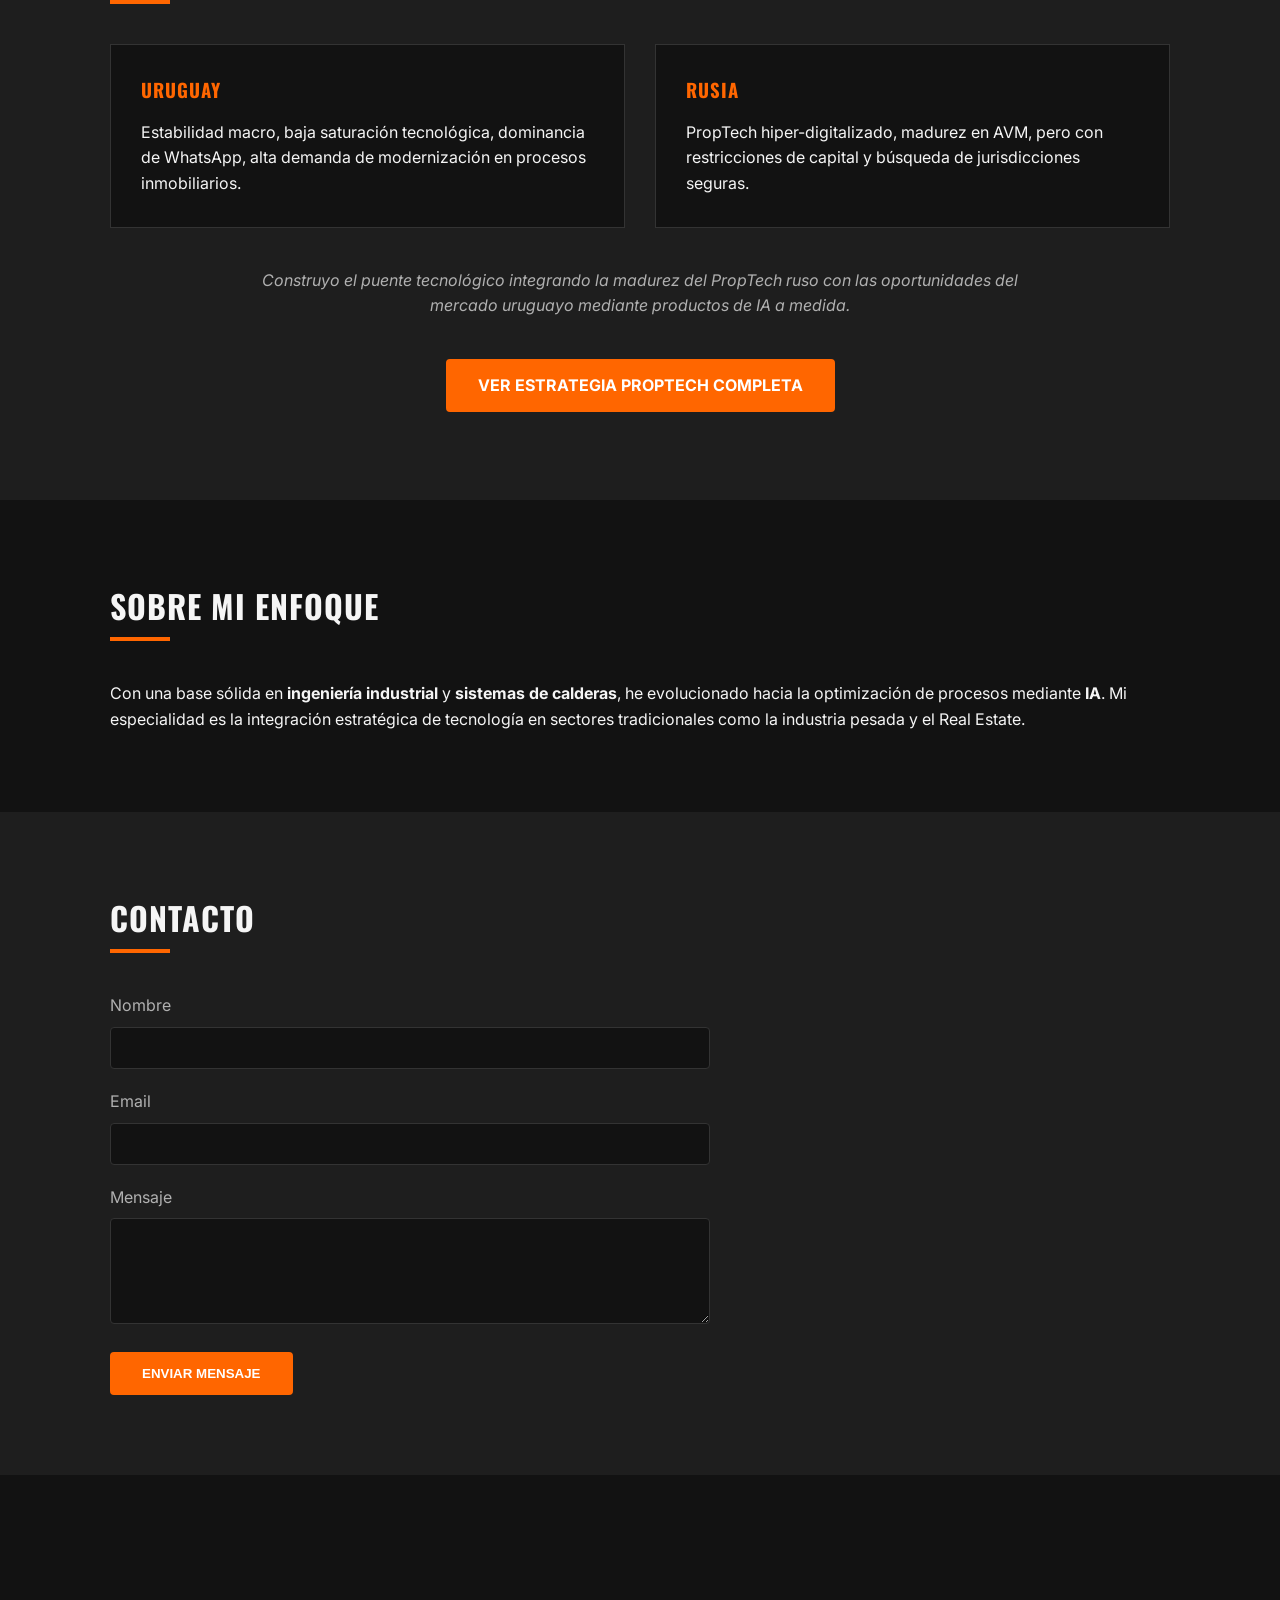
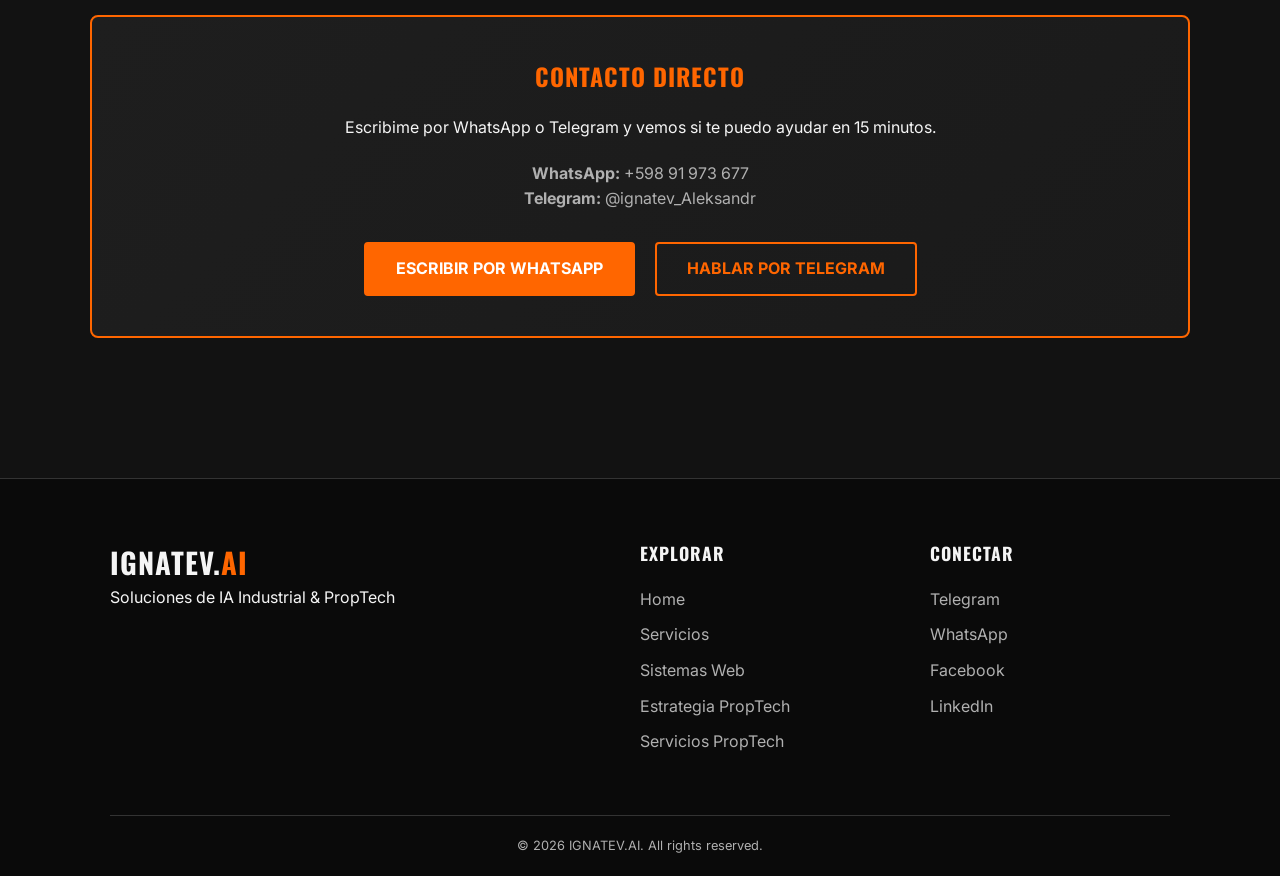
==== commit e5af4df8: "Update contact links with real phone number and Telegram handle" ====
--- a/index.html
+++ b/index.html
@@ -133,8 +133,8 @@
                 </div>
 
                 <div class="hero-btns" style="justify-content: flex-start; margin-top: 40px; align-items: center;">
-                    <a href="https://wa.me/598XXXXXXXX" class="btn">Escribir por WhatsApp</a>
-                    <a href="https://t.me/MI_NICK_TELEGRAM" style="color: var(--text-secondary); text-decoration: none; font-weight: 700; margin-left: 20px;">o Telegram</a>
+                    <a href="https://wa.me/59891973677" target="_blank" rel="noopener noreferrer" class="btn">Escribir por WhatsApp</a>
+                    <a href="https://t.me/ignatev_Aleksandr" target="_blank" rel="noopener noreferrer" style="color: var(--text-secondary); text-decoration: none; font-weight: 700; margin-left: 20px;">o Telegram</a>
                 </div>
             </div>
         </section>
@@ -221,12 +221,12 @@
                 <h2>Contacto directo</h2>
                 <p>Escribime por WhatsApp o Telegram y vemos si te puedo ayudar en 15 minutos.</p>
                 <div style="margin: 20px 0; color: var(--text-secondary);">
-                    <p><strong>WhatsApp:</strong> +598 XXX XXX XXX</p>
-                    <p><strong>Telegram:</strong> @MI_NICK_TELEGRAM</p>
+                    <p><strong>WhatsApp:</strong> +598 91 973 677</p>
+                    <p><strong>Telegram:</strong> @ignatev_Aleksandr</p>
                 </div>
                 <div class="hero-btns" style="justify-content: center;">
-                    <a href="https://wa.me/598XXXXXXXX" class="btn">Escribir por WhatsApp</a>
-                    <a href="https://t.me/MI_NICK_TELEGRAM" class="btn btn-outline">Hablar por Telegram</a>
+                    <a href="https://wa.me/59891973677" target="_blank" rel="noopener noreferrer" class="btn">Escribir por WhatsApp</a>
+                    <a href="https://t.me/ignatev_Aleksandr" target="_blank" rel="noopener noreferrer" class="btn btn-outline">Hablar por Telegram</a>
                 </div>
             </div>
         </section>
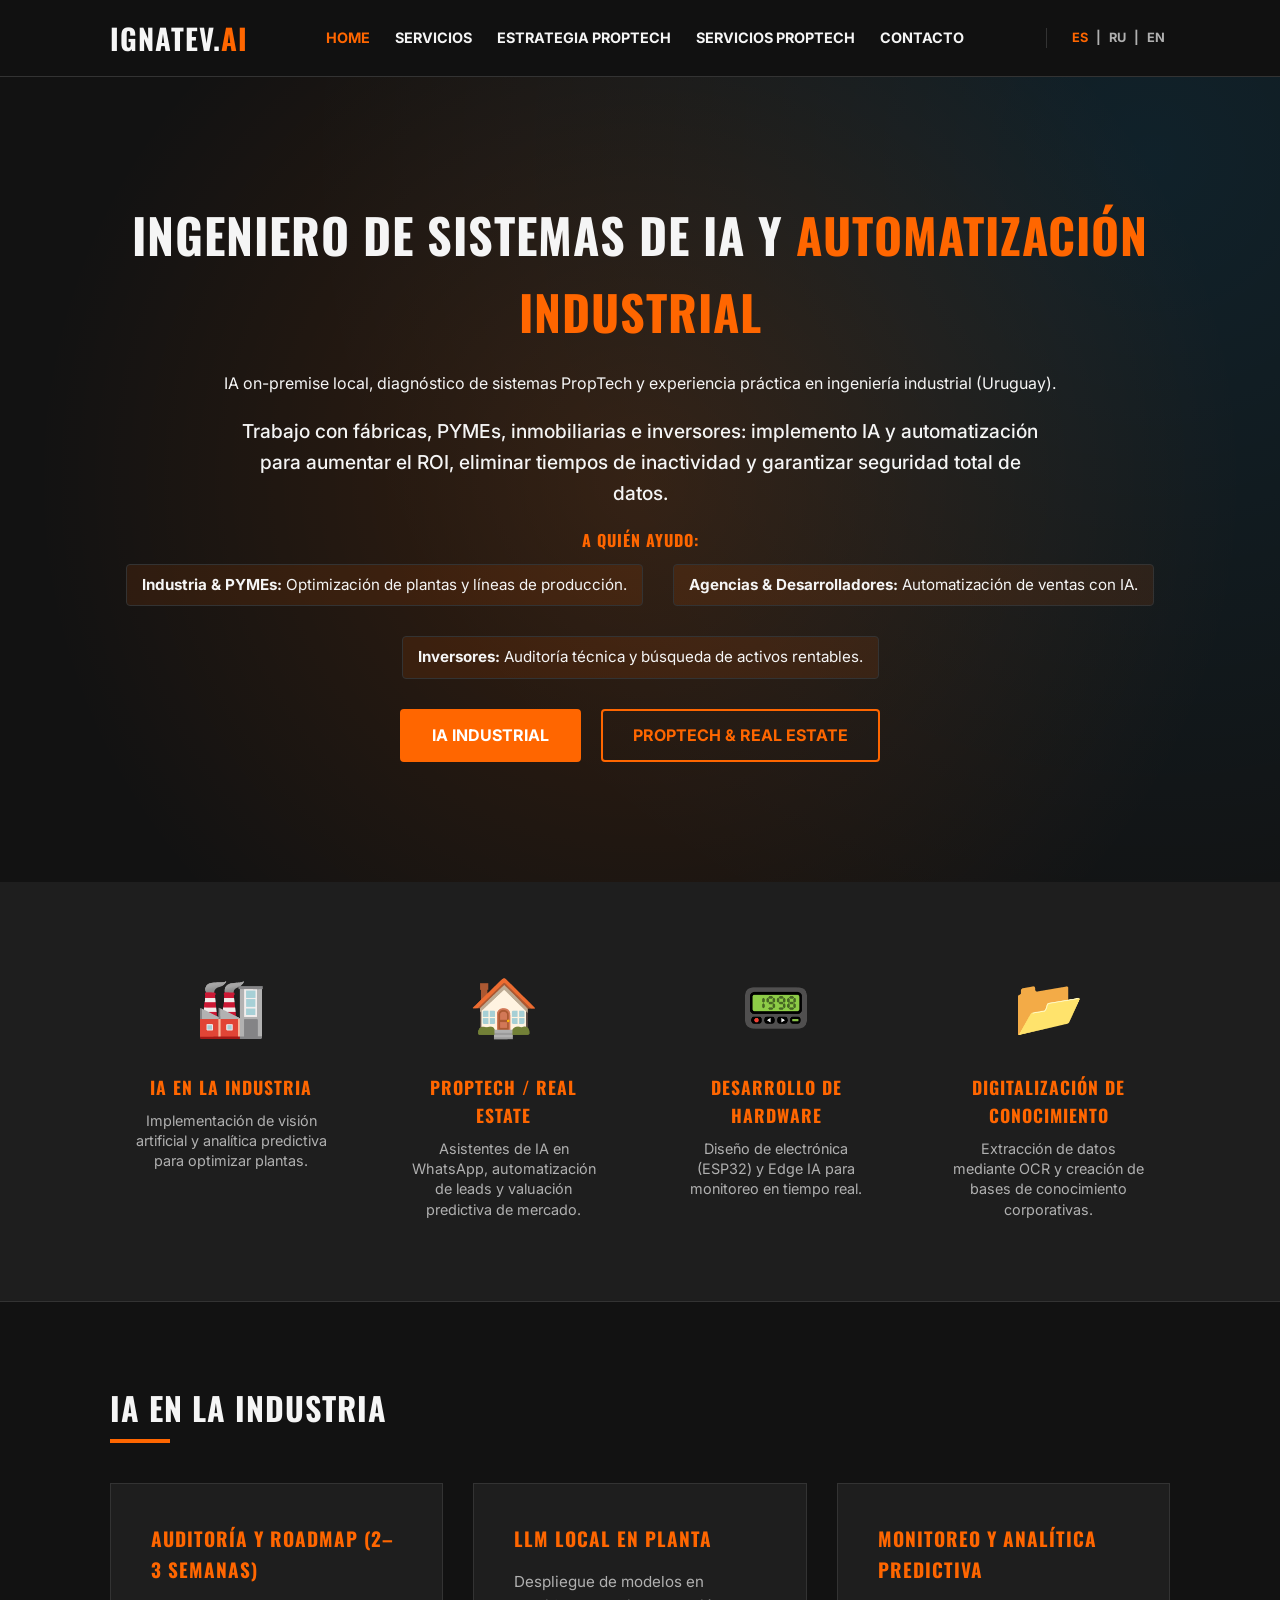
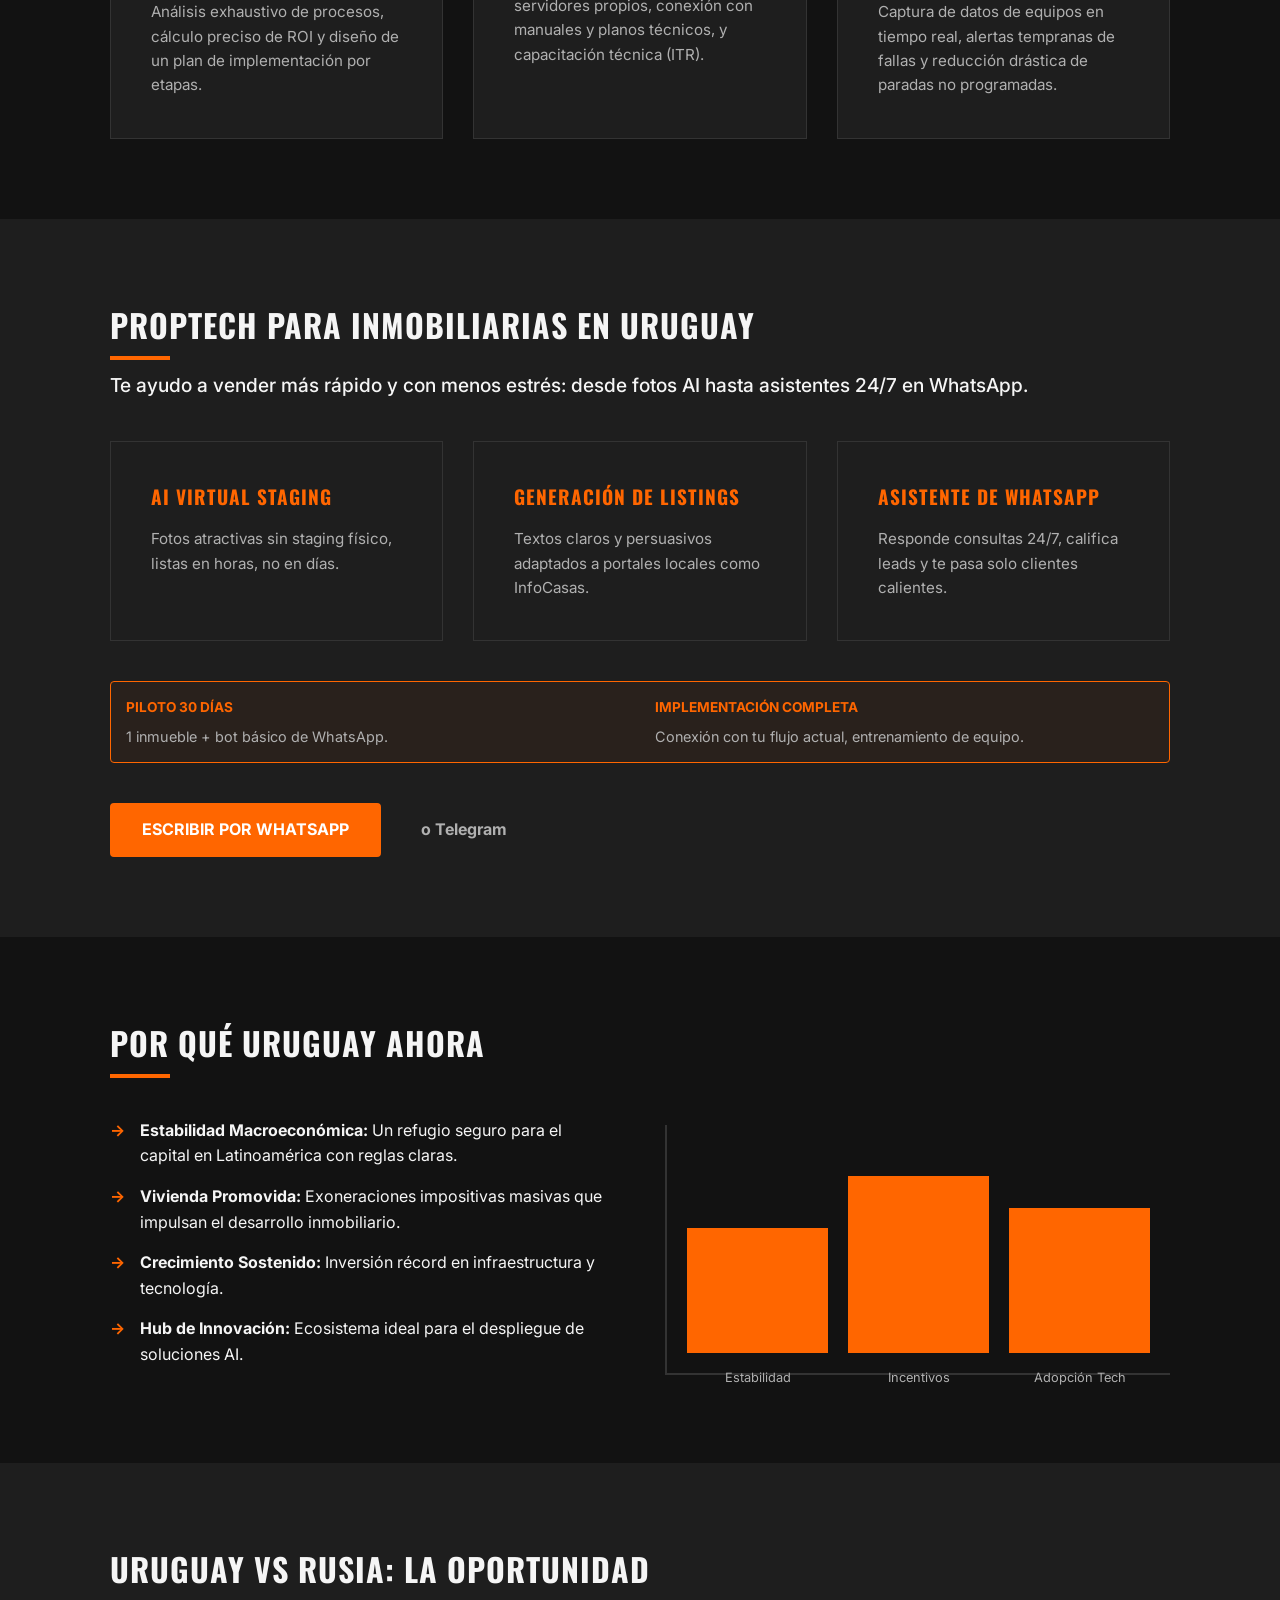
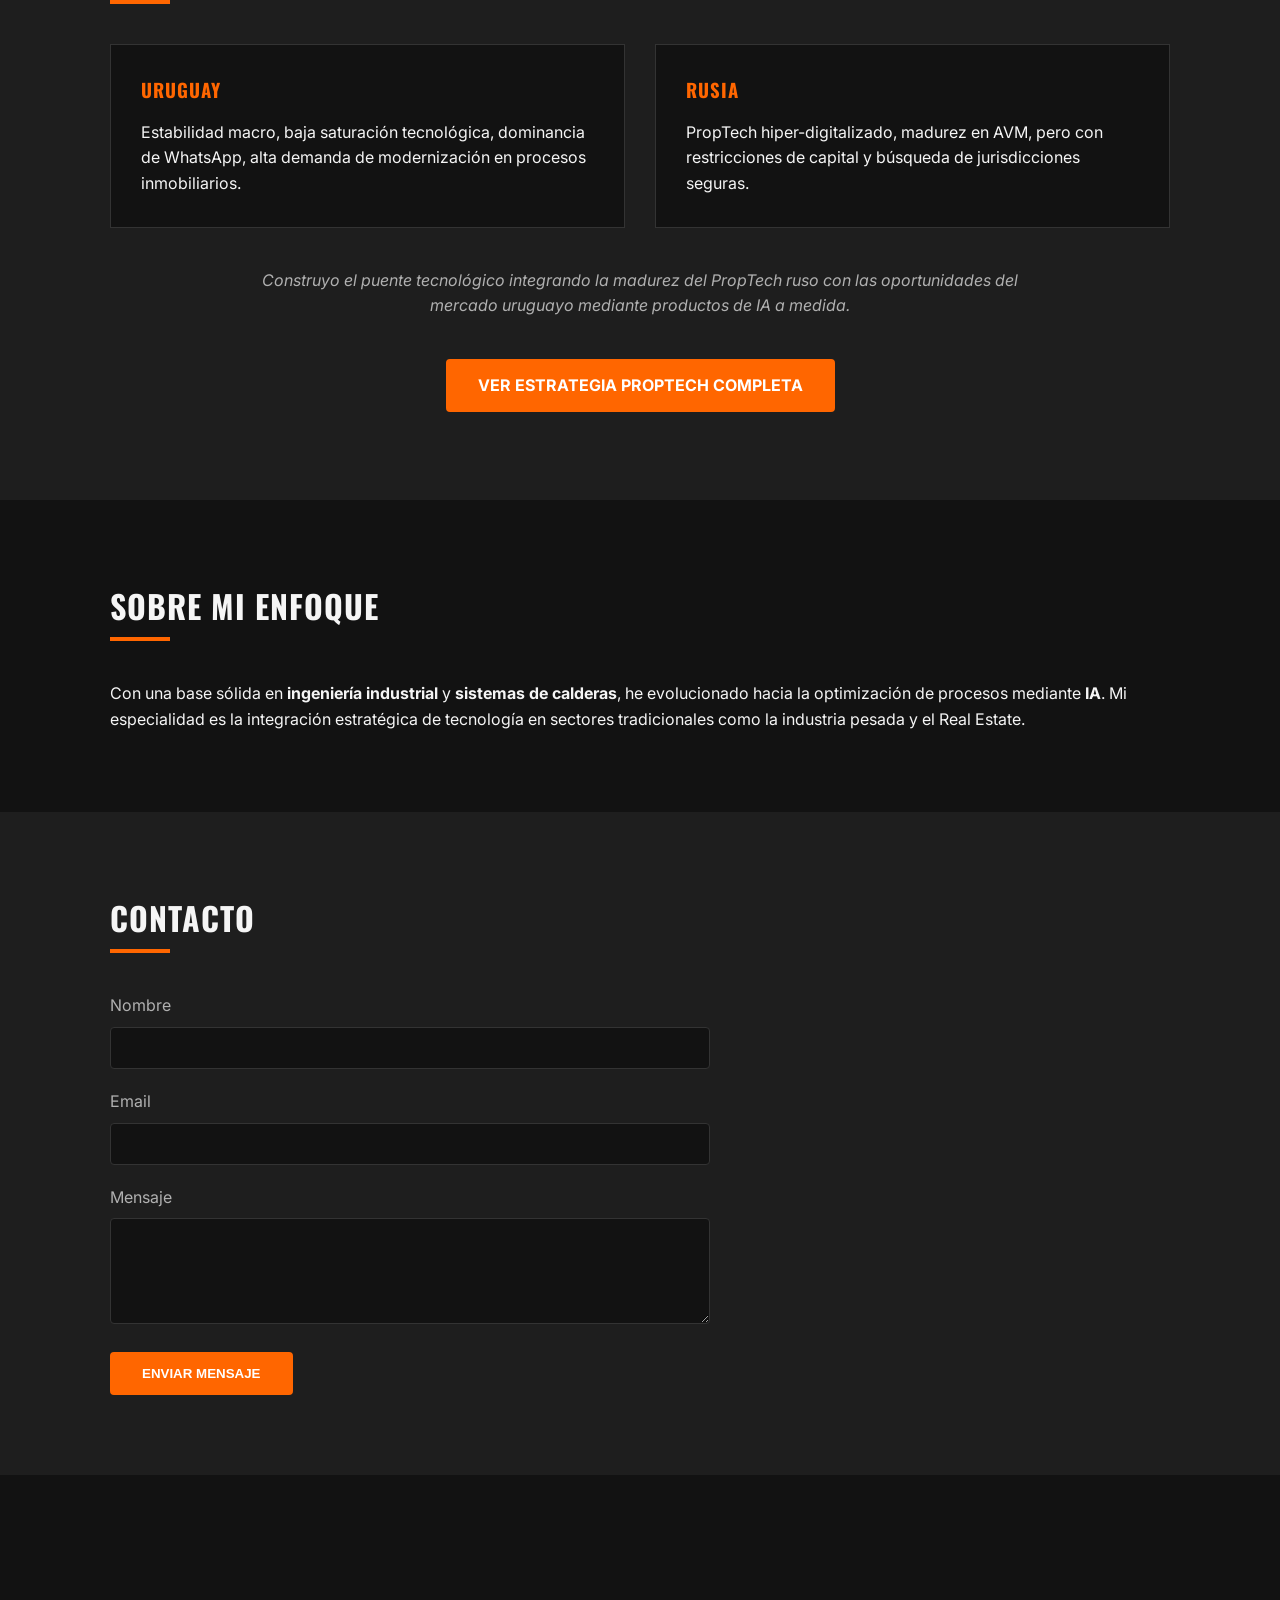
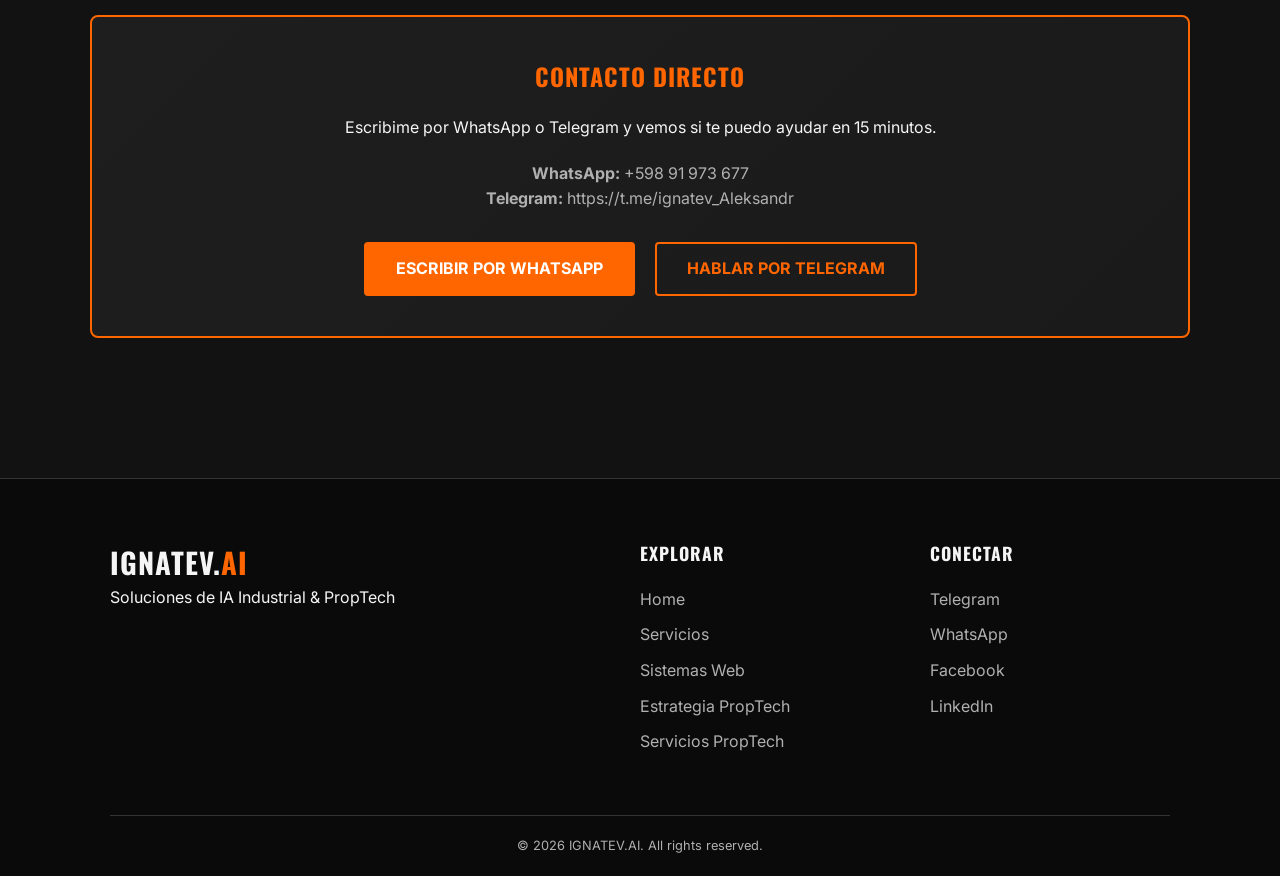
==== commit 3a218b2e: "Fix WhatsApp and Telegram links" ====
--- a/index.html
+++ b/index.html
@@ -222,7 +222,7 @@
                 <p>Escribime por WhatsApp o Telegram y vemos si te puedo ayudar en 15 minutos.</p>
                 <div style="margin: 20px 0; color: var(--text-secondary);">
                     <p><strong>WhatsApp:</strong> +598 91 973 677</p>
-                    <p><strong>Telegram:</strong> @ignatev_Aleksandr</p>
+                    <p><strong>Telegram:</strong> https://t.me/ignatev_Aleksandr</p>
                 </div>
                 <div class="hero-btns" style="justify-content: center;">
                     <a href="https://wa.me/59891973677" target="_blank" rel="noopener noreferrer" class="btn">Escribir por WhatsApp</a>
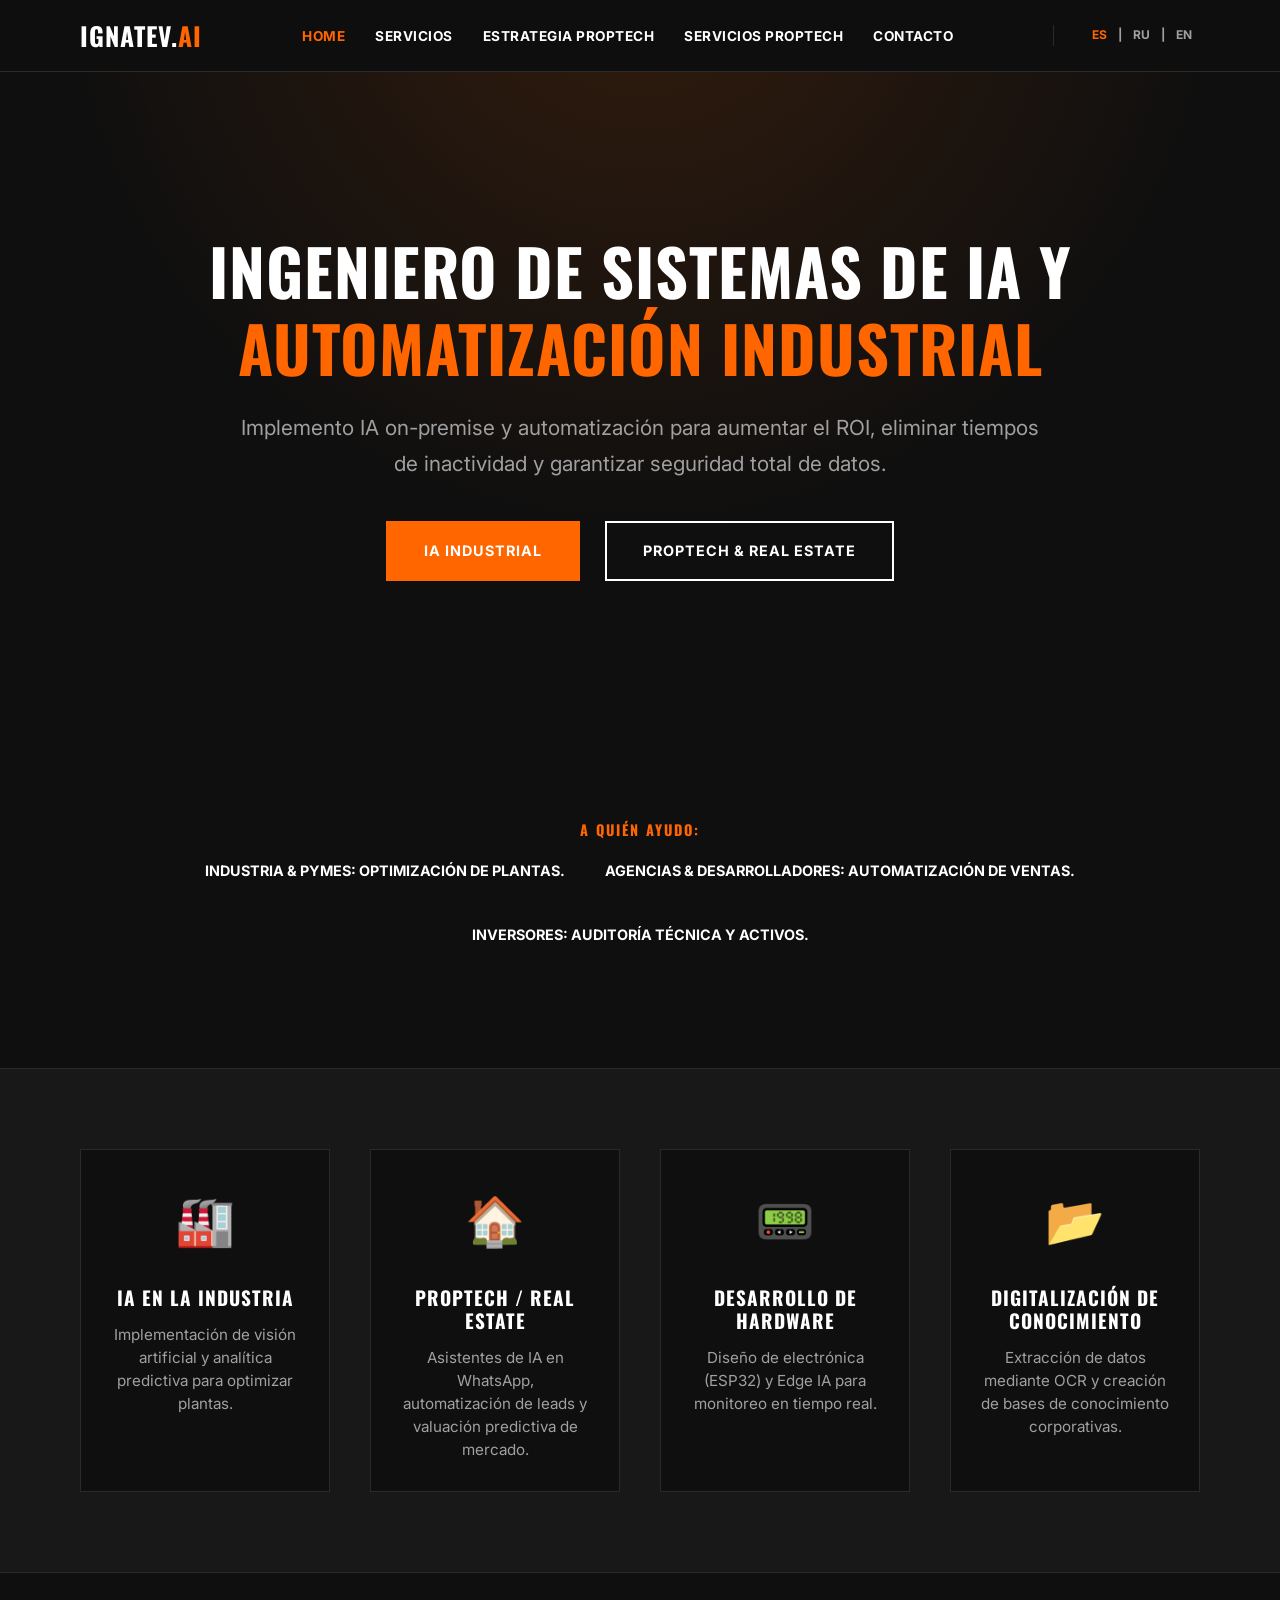
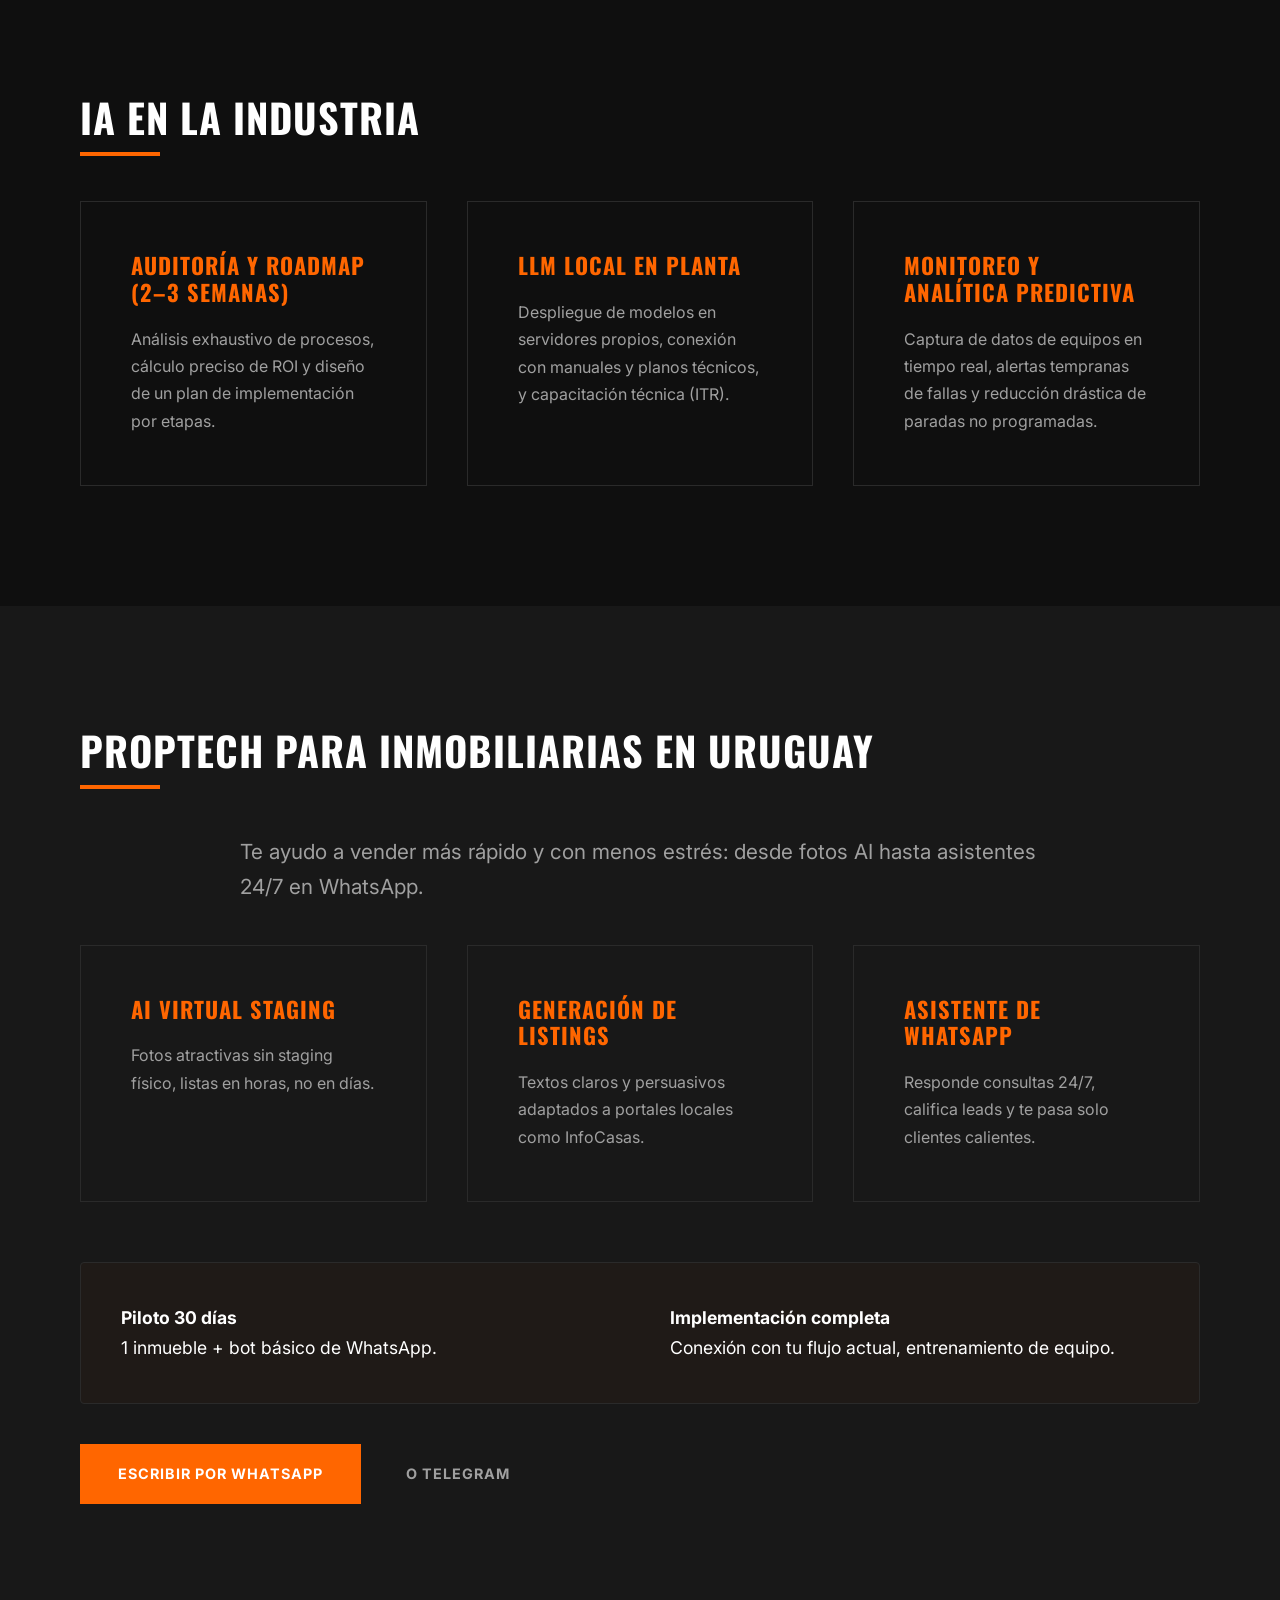
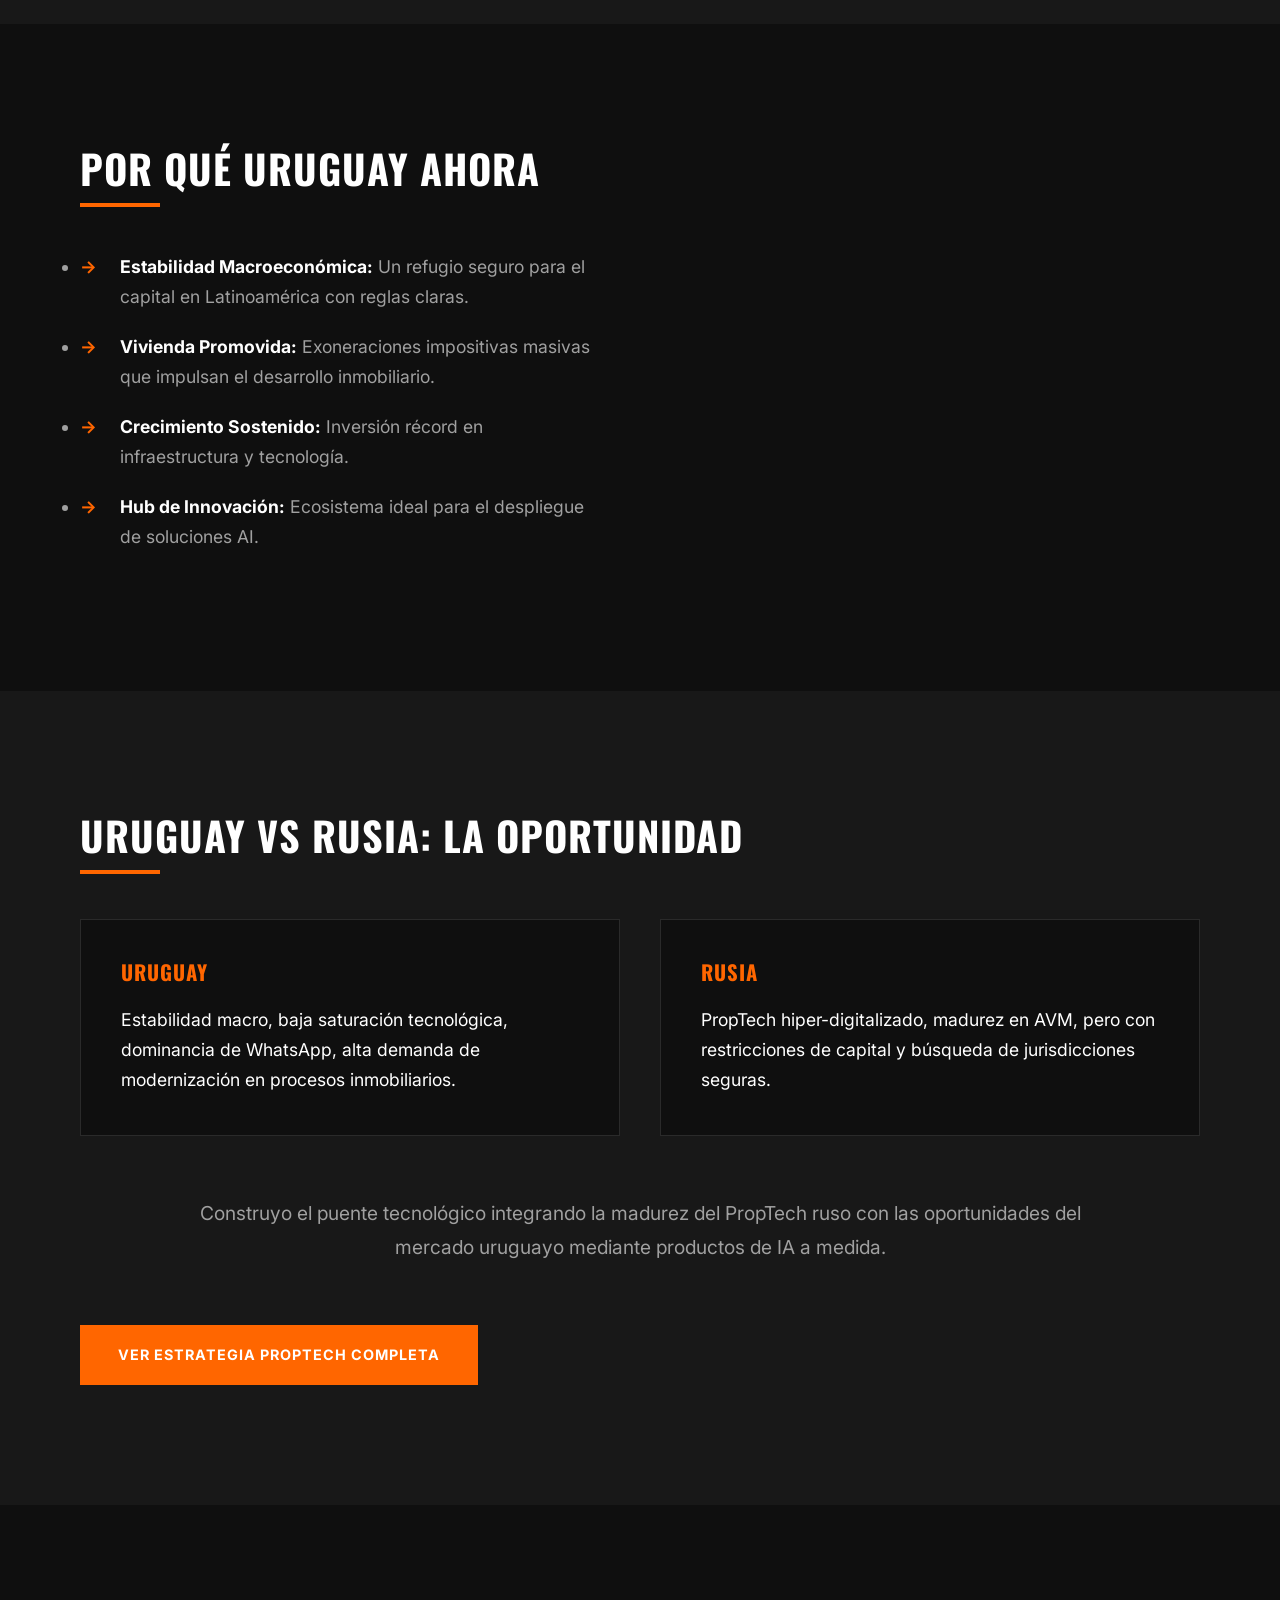
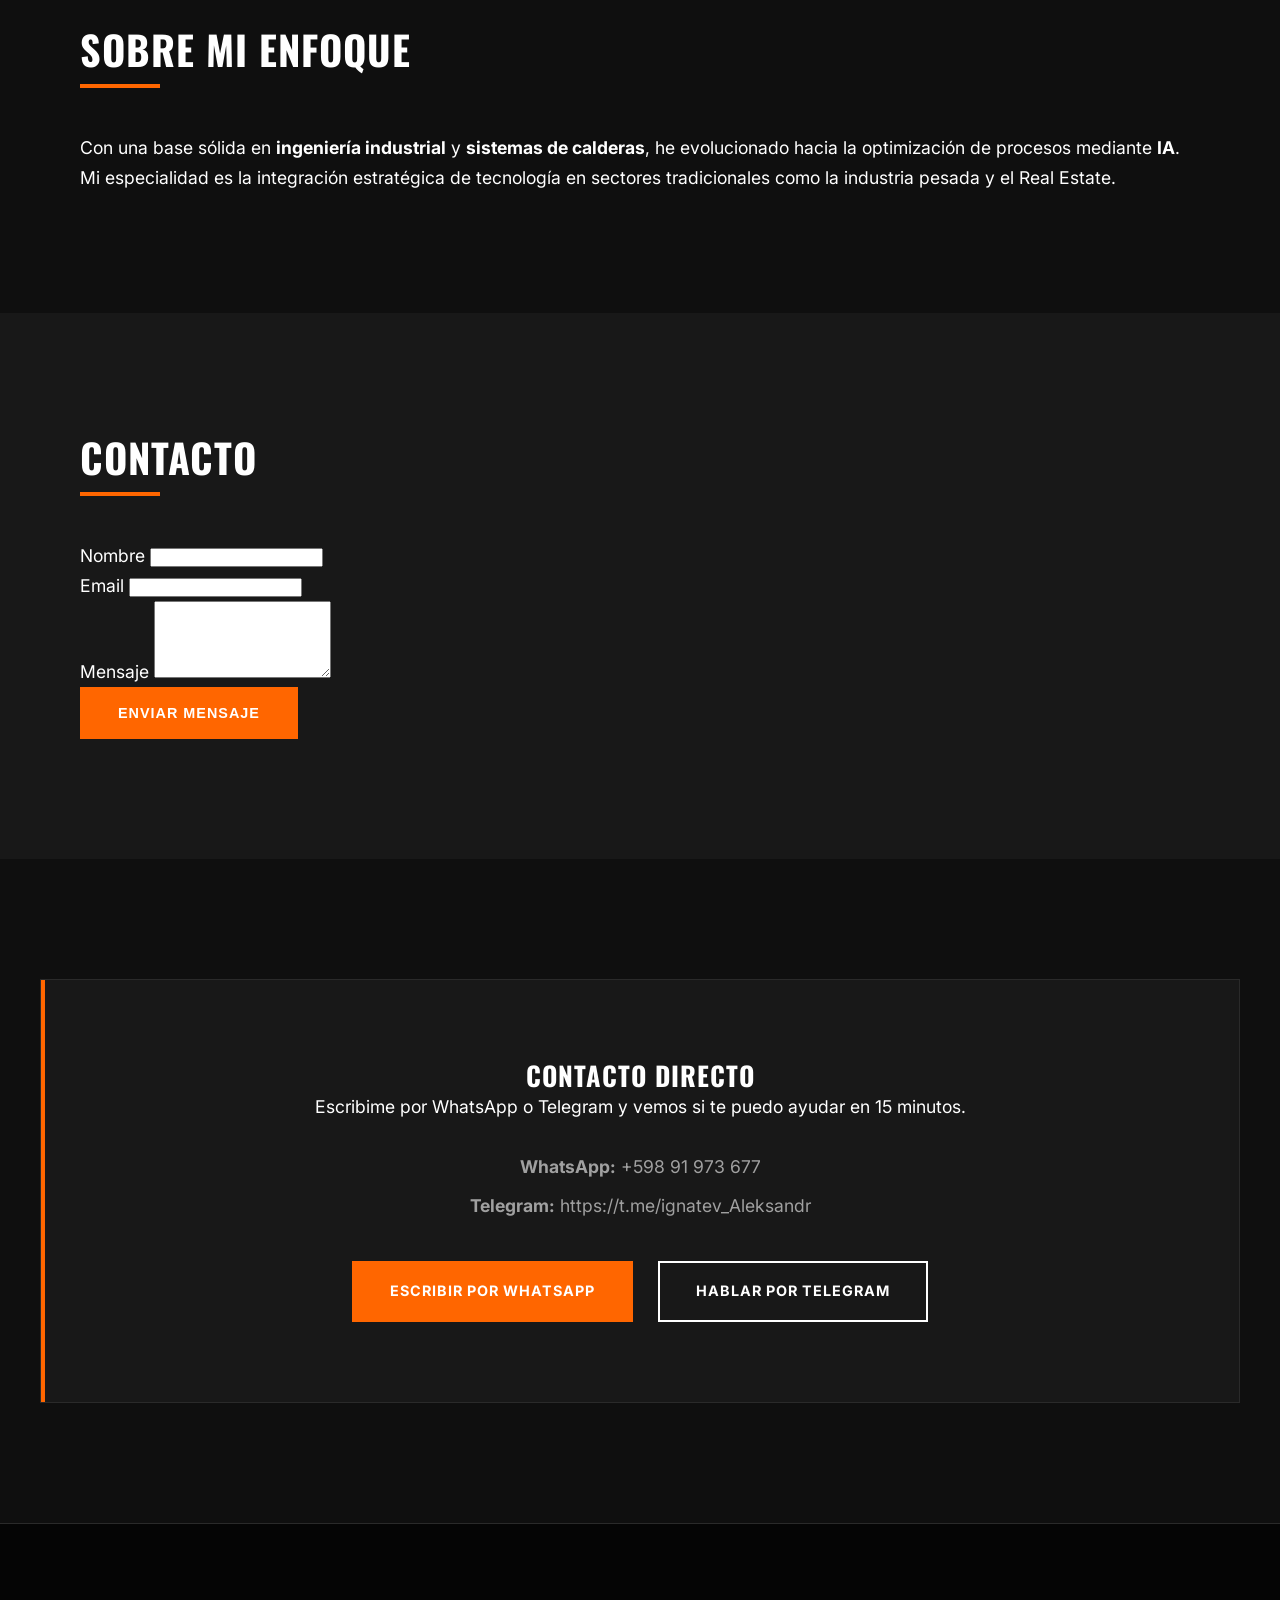
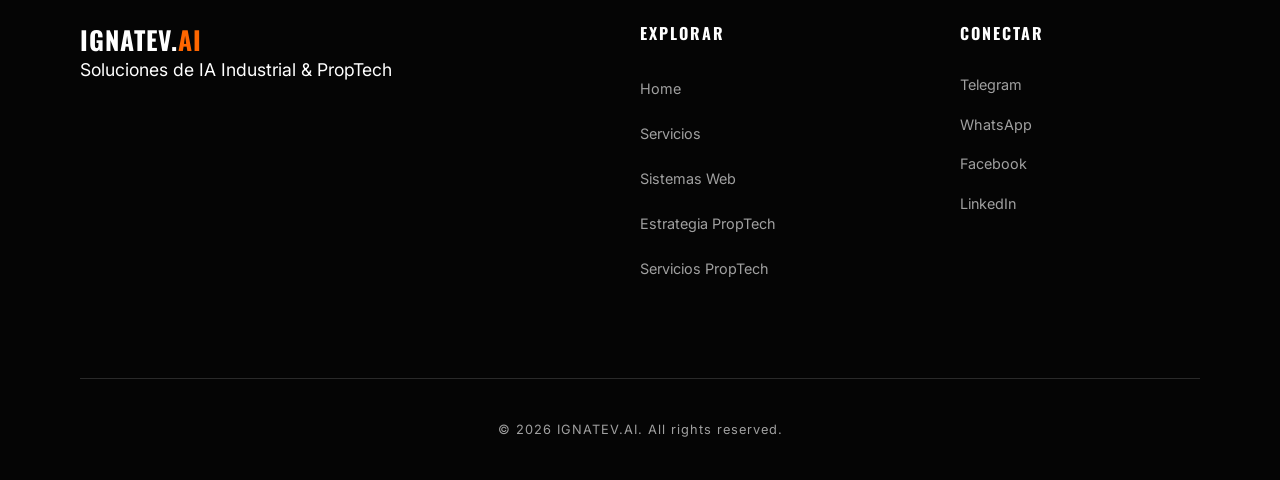
==== commit 2083ce34: "Agency-level visual cleanup for index.html and style.css" ====
--- a/index.html
+++ b/index.html
@@ -28,22 +28,10 @@
                 </header>
 
                 <main>
-                <section id="hero" class="hero">
-                <div class="container">
+        <section id="hero" class="hero">
+            <div class="container">
                 <h1>Ingeniero de Sistemas de IA y <span>Automatización Industrial</span></h1>
-                <p>IA on-premise local, diagnóstico de sistemas PropTech y experiencia práctica en ingeniería industrial (Uruguay).</p>
-
-                <div class="hero-details">
-                    <p class="hero-tagline">Trabajo con fábricas, PYMEs, inmobiliarias e inversores: implemento IA y automatización para aumentar el ROI, eliminar tiempos de inactividad y garantizar seguridad total de datos.</p>
-                    <div class="hero-target-list">
-                        <h3>A quién ayudo:</h3>
-                        <ul class="bullet-list-hero">
-                            <li><strong>Industria & PYMEs:</strong> Optimización de plantas y líneas de producción.</li>
-                            <li><strong>Agencias & Desarrolladores:</strong> Automatización de ventas con IA.</li>
-                            <li><strong>Inversores:</strong> Auditoría técnica y búsqueda de activos rentables.</li>
-                        </ul>
-                    </div>
-                </div>
+                <p class="hero-tagline">Implemento IA on-premise y automatización para aumentar el ROI, eliminar tiempos de inactividad y garantizar seguridad total de datos.</p>
 
                 <div class="hero-btns">
                     <a href="#industrial-ai" class="btn">IA Industrial</a>
@@ -52,6 +40,19 @@
             </div>
         </section>
 
+        <section class="section bg-secondary reveal">
+            <div class="container">
+                <div class="hero-target-list" style="text-align: center;">
+                    <h3>A quién ayudo:</h3>
+                    <ul class="bullet-list-hero">
+                        <li><strong>Industria & PYMEs:</strong> Optimización de plantas.</li>
+                        <li><strong>Agencias & Desarrolladores:</strong> Automatización de ventas.</li>
+                        <li><strong>Inversores:</strong> Auditoría técnica y activos.</li>
+                    </ul>
+                </div>
+            </div>
+        </section>
+
         <section class="directions-strip reveal">
             <div class="container">
                 <div class="directions-grid">
@@ -102,7 +103,7 @@
         <section id="proptech-ai" class="section bg-alt reveal">
             <div class="container">
                 <h2 class="section-title">PropTech para inmobiliarias en Uruguay</h2>
-                <p class="hero-tagline" style="margin-top: -30px; margin-bottom: 40px; text-align: left; max-width: 100%;">Te ayudo a vender más rápido y con menos estrés: desde fotos AI hasta asistentes 24/7 en WhatsApp.</p>
+                <p class="hero-tagline">Te ayudo a vender más rápido y con menos estrés: desde fotos AI hasta asistentes 24/7 en WhatsApp.</p>
                 
                 <div class="info-grid">
                     <div class="info-card">
@@ -119,8 +120,8 @@
                     </div>
                 </div>
 
-                <div class="product-sub-box" style="margin-top: 40px; border-style: solid;">
-                    <div style="display: grid; grid-template-columns: 1fr 1fr; gap: 30px;">
+                <div class="product-sub-box">
+                    <div class="info-grid">
                         <div>
                             <strong>Piloto 30 días</strong>
                             <p>1 inmueble + bot básico de WhatsApp.</p>
@@ -132,9 +133,9 @@
                     </div>
                 </div>
 
-                <div class="hero-btns" style="justify-content: flex-start; margin-top: 40px; align-items: center;">
+                <div class="hero-btns flex-start">
                     <a href="https://wa.me/59891973677" target="_blank" rel="noopener noreferrer" class="btn">Escribir por WhatsApp</a>
-                    <a href="https://t.me/ignatev_Aleksandr" target="_blank" rel="noopener noreferrer" style="color: var(--text-secondary); text-decoration: none; font-weight: 700; margin-left: 20px;">o Telegram</a>
+                    <a href="https://t.me/ignatev_Aleksandr" target="_blank" rel="noopener noreferrer" class="link-secondary">o Telegram</a>
                 </div>
             </div>
         </section>
@@ -220,11 +221,11 @@
             <div class="cta-block">
                 <h2>Contacto directo</h2>
                 <p>Escribime por WhatsApp o Telegram y vemos si te puedo ayudar en 15 minutos.</p>
-                <div style="margin: 20px 0; color: var(--text-secondary);">
+                <div class="contact-info">
                     <p><strong>WhatsApp:</strong> +598 91 973 677</p>
                     <p><strong>Telegram:</strong> https://t.me/ignatev_Aleksandr</p>
                 </div>
-                <div class="hero-btns" style="justify-content: center;">
+                <div class="hero-btns">
                     <a href="https://wa.me/59891973677" target="_blank" rel="noopener noreferrer" class="btn">Escribir por WhatsApp</a>
                     <a href="https://t.me/ignatev_Aleksandr" target="_blank" rel="noopener noreferrer" class="btn btn-outline">Hablar por Telegram</a>
                 </div>
--- a/style.css
+++ b/style.css
@@ -1,13 +1,14 @@
 :root {
-    --bg-primary: #121212;
-    --bg-secondary: #1e1e1e;
-    --text-primary: #f5f5f5;
-    --text-secondary: #b0b0b0;
+    --bg-primary: #0f0f0f;
+    --bg-secondary: #181818;
+    --text-primary: #ffffff;
+    --text-secondary: #a0a0a0;
     --accent: #ff6600; /* Safety Orange */
     --accent-hover: #e65c00;
-    --border: #333333;
-    --container-width: 1100px;
-    --shadow: 0 4px 20px rgba(0,0,0,0.5);
+    --border: #2a2a2a;
+    --container-width: 1200px;
+    --shadow: 0 10px 30px rgba(0,0,0,0.5);
+    --transition: all 0.3s cubic-bezier(0.4, 0, 0.2, 1);
 }
 
 * {
@@ -22,31 +23,36 @@
 
 body {
     font-family: 'Inter', sans-serif;
-    line-height: 1.6;
+    font-size: 1.1rem;
+    line-height: 1.7;
     background-color: var(--bg-primary);
     color: var(--text-primary);
+    -webkit-font-smoothing: antialiased;
 }
 
 h1, h2, h3, .logo {
     font-family: 'Oswald', sans-serif;
     text-transform: uppercase;
     letter-spacing: 1px;
+    font-weight: 700;
+    line-height: 1.2;
 }
 
 .container {
     max-width: var(--container-width);
     margin: 0 auto;
-    padding: 0 20px;
+    padding: 0 40px;
 }
 
 /* Header & Navigation */
 header {
-    background-color: rgba(18, 18, 18, 0.95);
+    background-color: rgba(15, 15, 15, 0.98);
     border-bottom: 1px solid var(--border);
-    padding: 15px 0;
+    padding: 20px 0;
     position: sticky;
     top: 0;
     z-index: 1000;
+    backdrop-filter: blur(10px);
 }
 
 nav {
@@ -56,7 +62,7 @@
 }
 
 .logo {
-    font-size: 1.8rem;
+    font-size: 1.6rem;
     font-weight: 700;
 }
 
@@ -70,16 +76,17 @@
 }
 
 nav ul li {
-    margin-left: 25px;
+    margin-left: 30px;
 }
 
 nav ul li a {
     color: var(--text-primary);
     text-decoration: none;
-    font-size: 0.9rem;
+    font-size: 0.85rem;
     font-weight: 700;
     text-transform: uppercase;
-    transition: color 0.3s;
+    transition: var(--transition);
+    letter-spacing: 0.5px;
 }
 
 nav ul li a:hover, nav ul li a.active {
@@ -87,19 +94,19 @@
 }
 
 .lang-switcher {
-    font-size: 0.8rem;
+    font-size: 0.75rem;
     font-weight: 700;
     color: var(--text-secondary);
     margin-left: 30px;
     border-left: 1px solid var(--border);
-    padding-left: 20px;
+    padding-left: 30px;
 }
 
 .lang-switcher a {
     color: var(--text-secondary);
     text-decoration: none;
-    transition: color 0.3s;
-    margin: 0 5px;
+    transition: var(--transition);
+    margin: 0 8px;
 }
 
 .lang-switcher a:hover, .lang-switcher a.active {
@@ -108,186 +115,405 @@
 
 /* Hero Section */
 .hero {
-    padding: 120px 0;
+    padding: 160px 0 120px;
     text-align: center;
     position: relative;
     overflow: hidden;
-    background: #121212;
-}
-
-.hero::before {
-    content: '';
-    position: absolute;
-    top: -50%;
-    left: -50%;
-    width: 200%;
-    height: 200%;
-    background: radial-gradient(circle at center, rgba(255, 102, 0, 0.15) 0%, transparent 40%),
-                radial-gradient(circle at 70% 30%, rgba(0, 170, 255, 0.1) 0%, transparent 40%);
-    animation: glowMove 15s infinite alternate ease-in-out;
-    z-index: 0;
-    pointer-events: none;
-}
-
-@keyframes glowMove {
-    0% { transform: translate(0, 0) rotate(0deg); }
-    100% { transform: translate(-5%, -5%) rotate(5deg); }
-}
-
-.hero .container {
-    position: relative;
-    z-index: 1;
-}
-
-.hero h1, .hero-small h1 {
-    font-size: 3rem;
+    background: radial-gradient(circle at 50% -20%, rgba(255, 102, 0, 0.15), transparent 60%);
+}
+
+.hero h1 {
+    font-size: 4rem;
+    margin-bottom: 25px;
+    max-width: 900px;
+    margin-left: auto;
+    margin-right: auto;
+}
+
+.hero h1 span {
+    color: var(--accent);
+}
+
+.hero-tagline {
+    font-size: 1.3rem;
+    color: var(--text-secondary);
+    margin: 0 auto 40px;
+    max-width: 800px;
+    font-weight: 400;
+}
+
+.hero-details {
+    margin-bottom: 50px;
+}
+
+.hero-target-list h3 {
+    font-size: 0.9rem;
+    color: var(--accent);
     margin-bottom: 20px;
-}
-
-.hero h1 span, .hero-small h1 span {
-    color: var(--accent);
-}
-
-.hero-tagline {
-    font-size: 1.2rem;
-    color: var(--text-primary);
-    margin: 20px auto;
-    max-width: 800px;
-    font-weight: 500;
-}
-
-.hero-target-list {
-    margin-bottom: 30px;
-}
-
-.hero-target-list h3 {
-    font-size: 1rem;
-    color: var(--accent);
-    margin-bottom: 10px;
-    text-transform: uppercase;
+    letter-spacing: 2px;
 }
 
 .bullet-list-hero {
     list-style: none;
     display: flex;
     justify-content: center;
-    gap: 30px;
+    gap: 40px;
     flex-wrap: wrap;
-    font-size: 0.95rem;
-}
-
-.bullet-list-hero li {
-    background: rgba(255, 102, 0, 0.1);
-    padding: 8px 15px;
-    border: 1px solid var(--border);
-    border-radius: 4px;
-    transition: all 0.3s ease;
-}
-
-.bullet-list-hero li:hover {
-    border-color: var(--accent);
-    background: rgba(255, 102, 0, 0.2);
+    font-size: 0.9rem;
+    text-transform: uppercase;
+    font-weight: 700;
+}
+
+.bullet-list-hero li strong {
+    color: var(--text-primary);
 }
 
 .hero-btns {
-    margin-top: 30px;
+    margin-top: 40px;
     display: flex;
     justify-content: center;
-    gap: 20px;
-}
-
-/* Directions Strip (Home Page) */
+    gap: 25px;
+}
+
+/* Directions Strip */
 .directions-strip {
     background-color: var(--bg-secondary);
+    border-top: 1px solid var(--border);
     border-bottom: 1px solid var(--border);
-    padding: 60px 0;
+    padding: 80px 0;
 }
 
 .directions-grid {
     display: grid;
     grid-template-columns: repeat(4, 1fr);
-    gap: 30px;
+    gap: 40px;
 }
 
 .direction-item {
     text-align: center;
-    padding: 20px;
-    border: 1px solid transparent;
-    border-radius: 8px;
-    transition: all 0.4s cubic-bezier(0.175, 0.885, 0.32, 1.275);
+    padding: 30px;
+    border: 1px solid var(--border);
+    background: var(--bg-primary);
+    transition: var(--transition);
 }
 
 .direction-item:hover {
+    transform: translateY(-10px);
+    border-color: var(--accent);
+    box-shadow: var(--shadow);
+}
+
+.direction-item .icon {
+    font-size: 3rem;
+    margin-bottom: 25px;
+    display: block;
+}
+
+.direction-item h3 {
+    font-size: 1.2rem;
+    margin-bottom: 15px;
+    color: var(--text-primary);
+}
+
+.direction-item p {
+    font-size: 0.95rem;
+    color: var(--text-secondary);
+    line-height: 1.5;
+}
+
+/* Sections */
+.section {
+    padding: 120px 0;
+}
+
+.bg-alt {
+    background-color: var(--bg-secondary);
+}
+
+.section-title {
+    font-size: 2.5rem;
+    margin-bottom: 60px;
+    position: relative;
+    display: inline-block;
+}
+
+.section-title::after {
+    content: '';
+    position: absolute;
+    left: 0;
+    bottom: -15px;
+    width: 80px;
+    height: 4px;
+    background-color: var(--accent);
+}
+
+/* Info Grid & Cards */
+.info-grid {
+    display: grid;
+    grid-template-columns: repeat(auto-fit, minmax(320px, 1fr));
+    gap: 40px;
+}
+
+.info-card {
+    background-color: var(--bg-primary);
+    padding: 50px;
+    border: 1px solid var(--border);
+    transition: var(--transition);
+    display: flex;
+    flex-direction: column;
+}
+
+.bg-alt .info-card {
+    background-color: var(--bg-secondary);
+}
+
+.info-card:hover {
+    border-color: var(--accent);
     transform: translateY(-5px);
-    border-color: var(--border);
-    background: rgba(255, 255, 255, 0.03);
-    box-shadow: 0 10px 30px rgba(0,0,0,0.3);
-}
-
-.direction-item .icon {
-    font-size: 3.5rem; /* Larger icons */
+    box-shadow: var(--shadow);
+}
+
+.info-card h3 {
+    color: var(--accent);
     margin-bottom: 20px;
-    display: block;
-    transition: transform 0.3s ease;
-}
-
-.direction-item:hover .icon {
-    transform: scale(1.1);
-}
-
-.direction-item h3 {
-    font-size: 1.1rem;
-    margin-bottom: 10px;
-    color: var(--accent);
-}
-
-.direction-item p {
-    font-size: 0.9rem;
-    color: var(--text-secondary);
-    line-height: 1.4;
+    font-size: 1.4rem;
+}
+
+.info-card p {
+    color: var(--text-secondary);
+    font-size: 1rem;
+}
+
+/* PropTech specific polish */
+.product-sub-box {
+    background: rgba(255, 102, 0, 0.03);
+    border: 1px solid var(--border);
+    padding: 40px;
+    border-radius: 4px;
+    margin-top: 60px;
+}
+
+.product-sub-box .info-grid {
+    grid-template-columns: repeat(2, 1fr);
+    gap: 60px;
+}
+
+.flex-start {
+    justify-content: flex-start !important;
+    align-items: center !important;
+}
+
+.text-left {
+    text-align: left !important;
 }
 
 /* Buttons */
 .btn {
     display: inline-block;
-    padding: 12px 30px;
+    padding: 16px 36px;
     background-color: var(--accent);
     color: white;
     text-decoration: none;
-    border-radius: 4px;
     font-weight: 700;
     text-transform: uppercase;
-    transition: all 0.3s cubic-bezier(0.4, 0, 0.2, 1);
+    font-size: 0.9rem;
+    letter-spacing: 1px;
+    transition: var(--transition);
     border: 2px solid var(--accent);
     cursor: pointer;
-    position: relative;
-    overflow: hidden;
 }
 
 .btn:hover {
     background-color: var(--accent-hover);
     border-color: var(--accent-hover);
-    transform: translateY(-2px) scale(1.02);
-    box-shadow: 0 0 15px rgba(255, 102, 0, 0.4);
+    transform: translateY(-3px);
+    box-shadow: 0 10px 20px rgba(255, 102, 0, 0.3);
 }
 
 .btn-outline {
     background-color: transparent;
-    border: 2px solid var(--accent);
-    color: var(--accent);
+    border: 2px solid var(--text-primary);
+    color: var(--text-primary);
 }
 
 .btn-outline:hover {
+    background-color: var(--text-primary);
+    color: var(--bg-primary);
+    border-color: var(--text-primary);
+    box-shadow: 0 10px 20px rgba(255, 255, 255, 0.1);
+}
+
+/* Why Uruguay */
+.uruguay-focus-grid {
+    display: grid;
+    grid-template-columns: 1fr 1fr;
+    gap: 80px;
+    align-items: center;
+}
+
+.bullet-list li {
+    margin-bottom: 20px;
+    padding-left: 40px;
+    position: relative;
+    color: var(--text-secondary);
+}
+
+.bullet-list li::before {
+    content: '→';
+    position: absolute;
+    left: 0;
+    color: var(--accent);
+    font-weight: 700;
+}
+
+.bullet-list li strong {
+    color: var(--text-primary);
+}
+
+/* Comparison Table */
+.comparison-grid {
+    display: grid;
+    grid-template-columns: 1fr 1fr;
+    gap: 40px;
+    margin-bottom: 60px;
+}
+
+.comparison-col {
+    background-color: var(--bg-primary);
+    padding: 40px;
+    border: 1px solid var(--border);
+}
+
+.comparison-col h3 {
+    color: var(--accent);
+    margin-bottom: 20px;
+}
+
+.comparison-bridge {
+    text-align: center;
+    max-width: 900px;
+    margin: 0 auto 60px;
+    font-size: 1.2rem;
+    color: var(--text-secondary);
+    line-height: 1.8;
+}
+
+/* Contact Block */
+.cta-block {
+    background: var(--bg-secondary);
+    border: 1px solid var(--border);
+    padding: 80px 40px;
+    text-align: center;
+    position: relative;
+    overflow: hidden;
+}
+
+.cta-block::before {
+    content: '';
+    position: absolute;
+    top: 0;
+    left: 0;
+    width: 4px;
+    height: 100%;
     background-color: var(--accent);
-    color: white;
-    box-shadow: 0 0 15px rgba(255, 102, 0, 0.3);
+}
+
+.link-secondary {
+    color: var(--text-secondary);
+    text-decoration: none;
+    font-weight: 700;
+    margin-left: 20px;
+    transition: var(--transition);
+    font-size: 0.9rem;
+    text-transform: uppercase;
+    letter-spacing: 1px;
+}
+
+.link-secondary:hover {
+    color: var(--accent);
+}
+
+.cta-block .contact-info {
+    margin: 30px 0;
+    color: var(--text-secondary);
+}
+
+.cta-block .contact-info p {
+    margin-bottom: 10px;
+    font-size: 1.1rem;
+}
+
+/* Footer */
+footer {
+    padding: 100px 0 40px;
+    background-color: #050505;
+    border-top: 1px solid var(--border);
+}
+
+.footer-grid {
+    display: grid;
+    grid-template-columns: 2fr 1fr 1fr;
+    gap: 80px;
+    margin-bottom: 80px;
+}
+
+.footer-links h3, .footer-social h3 {
+    font-size: 1rem;
+    margin-bottom: 30px;
+    color: var(--text-primary);
+    letter-spacing: 2px;
+}
+
+.footer-links ul {
+    list-style: none;
+}
+
+.footer-links li {
+    margin-bottom: 15px;
+}
+
+.footer-links a {
+    color: var(--text-secondary);
+    text-decoration: none;
+    transition: var(--transition);
+    font-size: 0.9rem;
+}
+
+.footer-links a:hover {
+    color: var(--accent);
+}
+
+.social-icons {
+    display: flex;
+    flex-direction: column;
+    gap: 15px;
+}
+
+.social-icons a {
+    color: var(--text-secondary);
+    text-decoration: none;
+    transition: var(--transition);
+    font-size: 0.9rem;
+}
+
+.social-icons a:hover {
+    color: var(--accent);
+}
+
+.copyright {
+    text-align: center;
+    padding-top: 40px;
+    border-top: 1px solid var(--border);
+    color: var(--text-secondary);
+    font-size: 0.8rem;
+    letter-spacing: 1px;
 }
 
 /* Reveal on Scroll */
 .reveal {
     opacity: 0;
     transform: translateY(30px);
-    transition: all 0.8s ease-out;
+    transition: all 1s cubic-bezier(0.215, 0.61, 0.355, 1);
 }
 
 .reveal.active {
@@ -295,709 +521,29 @@
     transform: translateY(0);
 }
 
-/* Article & Technical Paper Styles */
-.toc-box {
-    background: var(--bg-secondary);
-    border: 1px solid var(--border);
-    padding: 30px;
-    margin: 40px 0;
-    border-radius: 4px;
-}
-
-.toc-box h2 {
-    font-size: 1.2rem;
-    color: var(--accent);
-    margin-bottom: 15px;
-}
-
-.toc-box ul {
-    list-style: none;
-    display: grid;
-    grid-template-columns: 1fr 1fr;
-    gap: 10px;
-}
-
-.toc-box a {
-    color: var(--text-secondary);
-    text-decoration: none;
-    font-size: 0.9rem;
-    transition: color 0.3s;
-}
-
-.toc-box a:hover {
-    color: var(--accent);
-}
-
-.tech-table-wrapper {
-    overflow-x: auto;
-    margin: 30px 0;
-}
-
-.tech-table {
-    width: 100%;
-    border-collapse: collapse;
-    font-size: 0.9rem;
-    background: var(--bg-secondary);
-}
-
-.tech-table th, .tech-table td {
-    border: 1px solid var(--border);
-    padding: 12px 15px;
-    text-align: left;
-}
-
-.tech-table th {
-    background: rgba(255, 102, 0, 0.1);
-    color: var(--accent);
-    text-transform: uppercase;
-    font-size: 0.8rem;
-    letter-spacing: 1px;
-}
-
-code {
-    background: #000;
-    padding: 2px 6px;
-    border-radius: 3px;
-    color: var(--accent);
-    font-family: monospace;
-}
-
-pre {
-    background: #000;
-    padding: 20px;
-    border: 1px solid var(--border);
-    border-radius: 4px;
-    overflow-x: auto;
-    margin: 20px 0;
-}
-
-pre code {
-    background: transparent;
-    padding: 0;
-    color: #00ffaa;
-}
-
-.cta-block {
-    background: linear-gradient(135deg, var(--bg-secondary) 0%, #1a1a1a 100%);
-    border: 2px solid var(--accent);
-    padding: 40px;
-    margin: 60px 0;
-    text-align: center;
-    border-radius: 8px;
-}
-
-.cta-block h2 {
-    color: var(--accent);
-    margin-bottom: 20px;
+/* Responsive */
+@media (max-width: 1024px) {
+    .hero h1 { font-size: 3rem; }
+    .footer-grid { grid-template-columns: 1fr 1fr; }
+    .footer-info { grid-column: span 2; margin-bottom: 40px; }
 }
 
 @media (max-width: 768px) {
-    .toc-box ul {
-        grid-template-columns: 1fr;
-    }
-}
-
-/* Sections */
-.section {
-    padding: 80px 0;
-}
-
-.bg-alt {
-    background-color: var(--bg-secondary);
-}
-
-.section-title {
-    font-size: 2rem;
-    margin-bottom: 50px;
-    position: relative;
-    display: inline-block;
-}
-
-.section-title::after {
-    content: '';
-    position: absolute;
-    left: 0;
-    bottom: -10px;
-    width: 60px;
-    height: 4px;
-    background-color: var(--accent);
-}
-
-/* Info Grid & Cards (General Use) */
-.info-grid {
-    display: grid;
-    grid-template-columns: repeat(auto-fit, minmax(300px, 1fr));
-    gap: 30px;
-}
-
-.info-card {
-    background-color: var(--bg-secondary);
-    padding: 40px;
-    border: 1px solid var(--border);
-    transition: all 0.3s ease;
-}
-
-.info-card:hover {
-    border-color: var(--accent);
-    transform: translateY(-5px);
-    box-shadow: var(--shadow);
-}
-
-.info-card h3 {
-    color: var(--accent);
-    margin-bottom: 15px;
-    font-size: 1.2rem;
-}
-
-.info-card p {
-    color: var(--text-secondary);
-    font-size: 0.95rem;
-}
-
-/* Why Uruguay (Landing) */
-.uruguay-focus-grid {
-    display: grid;
-    grid-template-columns: 1fr 1fr;
-    gap: 50px;
-    align-items: center;
-}
-
-.bullet-list {
-    list-style: none;
-}
-
-.bullet-list li {
-    margin-bottom: 15px;
-    padding-left: 30px;
-    position: relative;
-}
-
-.bullet-list li::before {
-    content: '→';
-    position: absolute;
-    left: 0;
-    color: var(--accent);
-    font-weight: bold;
-}
-
-.simple-chart {
-    display: flex;
-    align-items: flex-end;
-    gap: 20px;
-    height: 250px;
-    padding: 20px;
-    border-left: 2px solid var(--border);
-    border-bottom: 2px solid var(--border);
-}
-
-.chart-bar {
-    flex: 1;
-    background-color: var(--accent);
-    position: relative;
-    min-width: 40px;
-}
-
-.chart-bar::after {
-    content: attr(data-label);
-    position: absolute;
-    bottom: -35px;
-    left: 50%;
-    transform: translateX(-50%);
-    font-size: 0.8rem;
-    white-space: nowrap;
-    color: var(--text-secondary);
-}
-
-/* Comparison (Landing) */
-.comparison-grid {
-    display: grid;
-    grid-template-columns: 1fr 1fr;
-    gap: 30px;
-    margin-bottom: 40px;
-}
-
-.comparison-col {
-    background-color: var(--bg-primary);
-    padding: 30px;
-    border: 1px solid var(--border);
-}
-
-.comparison-col h3 {
-    color: var(--accent);
-    margin-bottom: 15px;
-}
-
-.comparison-bridge {
-    text-align: center;
-    max-width: 800px;
-    margin: 0 auto 40px;
-    font-style: italic;
-    color: var(--text-secondary);
-}
-
-.center-cta {
-    text-align: center;
-}
-
-/* PropTech Strategy Page */
-.report-content {
-    max-width: 900px;
-    padding-top: 40px;
-}
-
-.main-title {
-    font-size: 2.5rem;
-    margin-bottom: 30px;
-}
-
-.main-title span {
-    color: var(--accent);
-}
-
-.callout-box {
-    background-color: var(--bg-secondary);
-    padding: 30px;
-    border-left: 5px solid var(--accent);
-    margin-bottom: 40px;
-}
-
-.executive-summary h2 {
-    font-size: 1.5rem;
-    margin-bottom: 20px;
-    color: var(--accent);
-}
-
-.executive-summary ul {
-    list-style: disc;
-    padding-left: 20px;
-}
-
-.executive-summary li {
-    margin-bottom: 10px;
-}
-
-.research-text h2 {
-    margin: 60px 0 25px;
-    color: var(--accent);
-    border-bottom: 1px solid var(--border);
-    padding-bottom: 10px;
-}
-
-.stats-grid {
-    display: grid;
-    grid-template-columns: repeat(3, 1fr);
-    gap: 20px;
-    margin: 30px 0;
-}
-
-.stat-item {
-    background-color: var(--bg-secondary);
-    padding: 20px;
-    text-align: center;
-    border: 1px solid var(--border);
-}
-
-.stat-value {
-    display: block;
-    font-size: 2rem;
-    font-weight: 700;
-    color: var(--accent);
-    font-family: 'Oswald', sans-serif;
-}
-
-.stat-label {
-    font-size: 0.9rem;
-    color: var(--text-secondary);
-}
-
-.roadmap-box {
-    background-color: #1a1a1a;
-    padding: 25px;
-    margin: 30px 0;
-    border: 1px dashed var(--accent);
-}
-
-/* Services Page */
-.products-container {
-    display: flex;
-    flex-direction: column;
-    gap: 60px;
-}
-
-.product-item {
-    background-color: var(--bg-secondary);
-    border: 1px solid var(--border);
-    padding: 40px;
-}
-
-.product-header {
-    display: flex;
-    align-items: center;
-    gap: 20px;
-    margin-bottom: 30px;
-}
-
-.product-icon {
-    font-size: 2.5rem;
-}
-
-.product-content {
-    display: grid;
-    grid-template-columns: 1fr 1fr;
-    gap: 40px;
-}
-
-.product-diagram {
-    background-color: var(--bg-primary);
-    padding: 20px;
-    border: 1px solid var(--border);
-}
-
-.product-diagram h3 {
-    font-size: 1rem;
-    margin-bottom: 20px;
-    text-align: center;
-}
-
-.steps {
-    display: flex;
-    flex-direction: column;
-    gap: 15px;
-}
-
-.step {
-    display: flex;
-    align-items: center;
-    gap: 15px;
-    font-size: 0.9rem;
-}
-
-.step span {
-    background-color: var(--accent);
-    color: white;
-    width: 25px;
-    height: 25px;
-    display: flex;
-    align-items: center;
-    justify-content: center;
-    border-radius: 50%;
-    font-weight: 700;
-    flex-shrink: 0;
-}
-
-.product-bullets {
-    list-style: none;
-    padding: 0;
-}
-
-.product-bullets li {
-    margin-bottom: 20px;
-    padding-left: 25px;
-    position: relative;
-    font-size: 1rem;
-    color: var(--text-secondary);
-}
-
-.product-bullets li::before {
-    content: '•';
-    position: absolute;
-    left: 0;
-    color: var(--accent);
-    font-size: 1.5rem;
-    line-height: 1;
-}
-
-.product-bullets li strong {
-    color: var(--text-primary);
-    display: block;
-    margin-bottom: 5px;
-    text-transform: uppercase;
-    font-size: 0.9rem;
-    letter-spacing: 0.5px;
-}
-
-.product-sub-box {
-    background: rgba(255, 102, 0, 0.05);
-    border: 1px dashed var(--accent);
-    padding: 15px;
-    margin-top: 15px;
-    border-radius: 4px;
-}
-
-.product-sub-box strong {
-    color: var(--accent);
-    font-size: 0.85rem;
-    text-transform: uppercase;
-    display: block;
-    margin-bottom: 8px;
-}
-
-.product-sub-box p {
-    font-size: 0.9rem;
-    color: var(--text-secondary);
-    line-height: 1.4;
-    margin: 0;
-}
-
-.product-actions {
-    margin-top: 30px;
-}
-
-/* Services/Capabilities Page */
-.capabilities-container {
-    display: flex;
-    flex-direction: column;
-    gap: 60px; /* Increased gap between major sections */
-}
-
-.capability-card {
-    background-color: var(--bg-secondary);
-    border: 1px solid var(--border);
-    border-left: 6px solid var(--accent); /* Default accent border */
-    padding: 50px; /* Increased padding */
-    border-radius: 4px;
-    box-shadow: var(--shadow);
-}
-
-/* Specific accent borders for each direction */
-.card-industry { border-left-color: #ff6600; }
-.card-proptech { border-left-color: #00aaff; }
-.card-engineering { border-left-color: #ffcc00; }
-.card-robotics { border-left-color: #aa00ff; }
-.card-hardware { border-left-color: #00ffaa; }
-.card-knowledge { border-left-color: #ff0055; }
-
-.capability-header {
-    margin-bottom: 40px;
-    padding-bottom: 20px;
-    border-bottom: 1px solid var(--border);
-    display: flex;
-    align-items: flex-start;
-    gap: 25px;
-}
-
-.capability-icon {
-    font-size: 3.5rem;
-    line-height: 1;
-    background: rgba(255, 102, 0, 0.1);
-    padding: 15px;
-    border-radius: 8px;
-    border: 1px solid var(--border);
-}
-
-.capability-header h2 {
-    font-size: 2.2rem; /* Increased size */
-    margin-bottom: 10px;
-    color: var(--text-primary);
-}
-
-.capability-header .description {
-    color: var(--text-secondary);
-    font-style: italic;
-    font-size: 1.1rem; /* Increased size */
-    max-width: 800px;
-    margin-bottom: 20px;
-}
-
-.typical-cases {
-    margin-top: 15px;
-}
-
-.typical-cases h4 {
-    font-size: 0.9rem;
-    color: var(--accent);
-    text-transform: uppercase;
-    margin-bottom: 10px;
-    letter-spacing: 0.5px;
-}
-
-.typical-cases ul {
-    list-style: none;
-    padding: 0;
-}
-
-.typical-cases li {
-    font-size: 0.95rem;
-    color: var(--text-primary);
-    margin-bottom: 8px;
-    padding-left: 20px;
-    position: relative;
-}
-
-.typical-cases li::before {
-    content: '→';
-    position: absolute;
-    left: 0;
-    color: var(--accent);
-    font-weight: bold;
-}
-
-.competency-grid {
-    display: grid;
-    grid-template-columns: repeat(4, 1fr);
-    gap: 30px;
-    margin-bottom: 40px;
-}
-
-.competency-col h3 {
-    font-size: 1rem; /* Increased size */
-    color: var(--accent);
-    margin-bottom: 15px;
-    text-transform: uppercase;
-    letter-spacing: 1px;
-}
-
-.competency-list {
-    list-style: none;
-    font-size: 0.95rem; /* Increased size */
-    color: var(--text-secondary);
-}
-
-.engagement-models {
-    background: rgba(0,0,0,0.2);
-    padding: 30px;
-    border-radius: 4px;
-    border: 1px solid var(--border);
-}
-
-.engagement-models h3 {
-    font-size: 1.2rem;
-    color: var(--text-primary);
-    margin-bottom: 20px;
-    text-transform: uppercase;
-}
-
-@media (max-width: 900px) {
-    .competency-grid {
-        grid-template-columns: 1fr 1fr;
-    }
-    
-    .capability-header {
-        flex-direction: column;
-        align-items: center;
-        text-align: center;
-    }
-    
-    .capability-card {
-        padding: 30px;
-    }
-}
-
-/* Contact (landing reuse) */
-.contact-wrapper {
-    max-width: 600px;
-}
-
-.form-group {
-    margin-bottom: 20px;
-}
-
-.form-group label {
-    display: block;
-    margin-bottom: 8px;
-    color: var(--text-secondary);
-}
-
-.form-group input, 
-.form-group textarea {
-    width: 100%;
-    padding: 12px;
-    background-color: var(--bg-primary);
-    border: 1px solid var(--border);
-    color: var(--text-primary);
-    border-radius: 4px;
-    font-family: inherit;
-}
-
-.form-group input:focus, 
-.form-group textarea:focus {
-    outline: none;
-    border-color: var(--accent);
-}
-
-/* Footer */
-footer {
-    padding: 60px 0 20px;
-    background-color: #0a0a0a;
-    border-top: 1px solid var(--border);
-}
-
-.footer-grid {
-    display: grid;
-    grid-template-columns: 2fr 1fr 1fr;
-    gap: 50px;
-    margin-bottom: 50px;
-}
-
-.footer-links h3, .footer-social h3 {
-    font-size: 1.1rem;
-    margin-bottom: 20px;
-    color: var(--text-primary);
-}
-
-.footer-links ul {
-    list-style: none;
-}
-
-.footer-links li {
-    margin-bottom: 10px;
-}
-
-.footer-links a {
-    color: var(--text-secondary);
-    text-decoration: none;
-    transition: color 0.3s;
-}
-
-.footer-links a:hover {
-    color: var(--accent);
-}
-
-.social-icons {
-    display: flex;
-    flex-direction: column;
-    gap: 10px;
-}
-
-.social-icons a {
-    color: var(--text-secondary);
-    text-decoration: none;
-    transition: color 0.3s;
-}
-
-.social-icons a:hover {
-    color: var(--accent);
-}
-
-.copyright {
-    text-align: center;
-    padding-top: 20px;
-    border-top: 1px solid var(--border);
-    color: var(--text-secondary);
-    font-size: 0.8rem;
-}
-
-/* Responsive adjustments */
-@media (max-width: 900px) {
-    .uruguay-focus-grid, .comparison-grid, .product-content, .footer-grid {
-        grid-template-columns: 1fr;
-    }
-    
-    .hero h1 {
-        font-size: 2.2rem;
-    }
-    
-    .footer-grid {
-        gap: 30px;
-    }
-}
-
-@media (max-width: 600px) {
-    nav ul {
-        display: none; /* Mobile menu would go here */
-    }
-    
-    .stats-grid {
-        grid-template-columns: 1fr;
-    }
-}
+    .container { padding: 0 25px; }
+    .hero { padding: 120px 0 80px; }
+    .hero h1 { font-size: 2.5rem; }
+    .directions-grid { grid-template-columns: 1fr 1fr; }
+    .uruguay-focus-grid, .comparison-grid { grid-template-columns: 1fr; }
+    .section { padding: 80px 0; }
+    .section-title { font-size: 2rem; }
+    .footer-grid { grid-template-columns: 1fr; }
+    .footer-info { grid-column: span 1; }
+    .bullet-list-hero { gap: 20px; }
+    .hero-btns { flex-direction: column; gap: 15px; }
+}
+
+@media (max-width: 480px) {
+    .directions-grid { grid-template-columns: 1fr; }
+    .logo { font-size: 1.4rem; }
+    nav ul { display: none; } /* Could add mobile menu */
+}
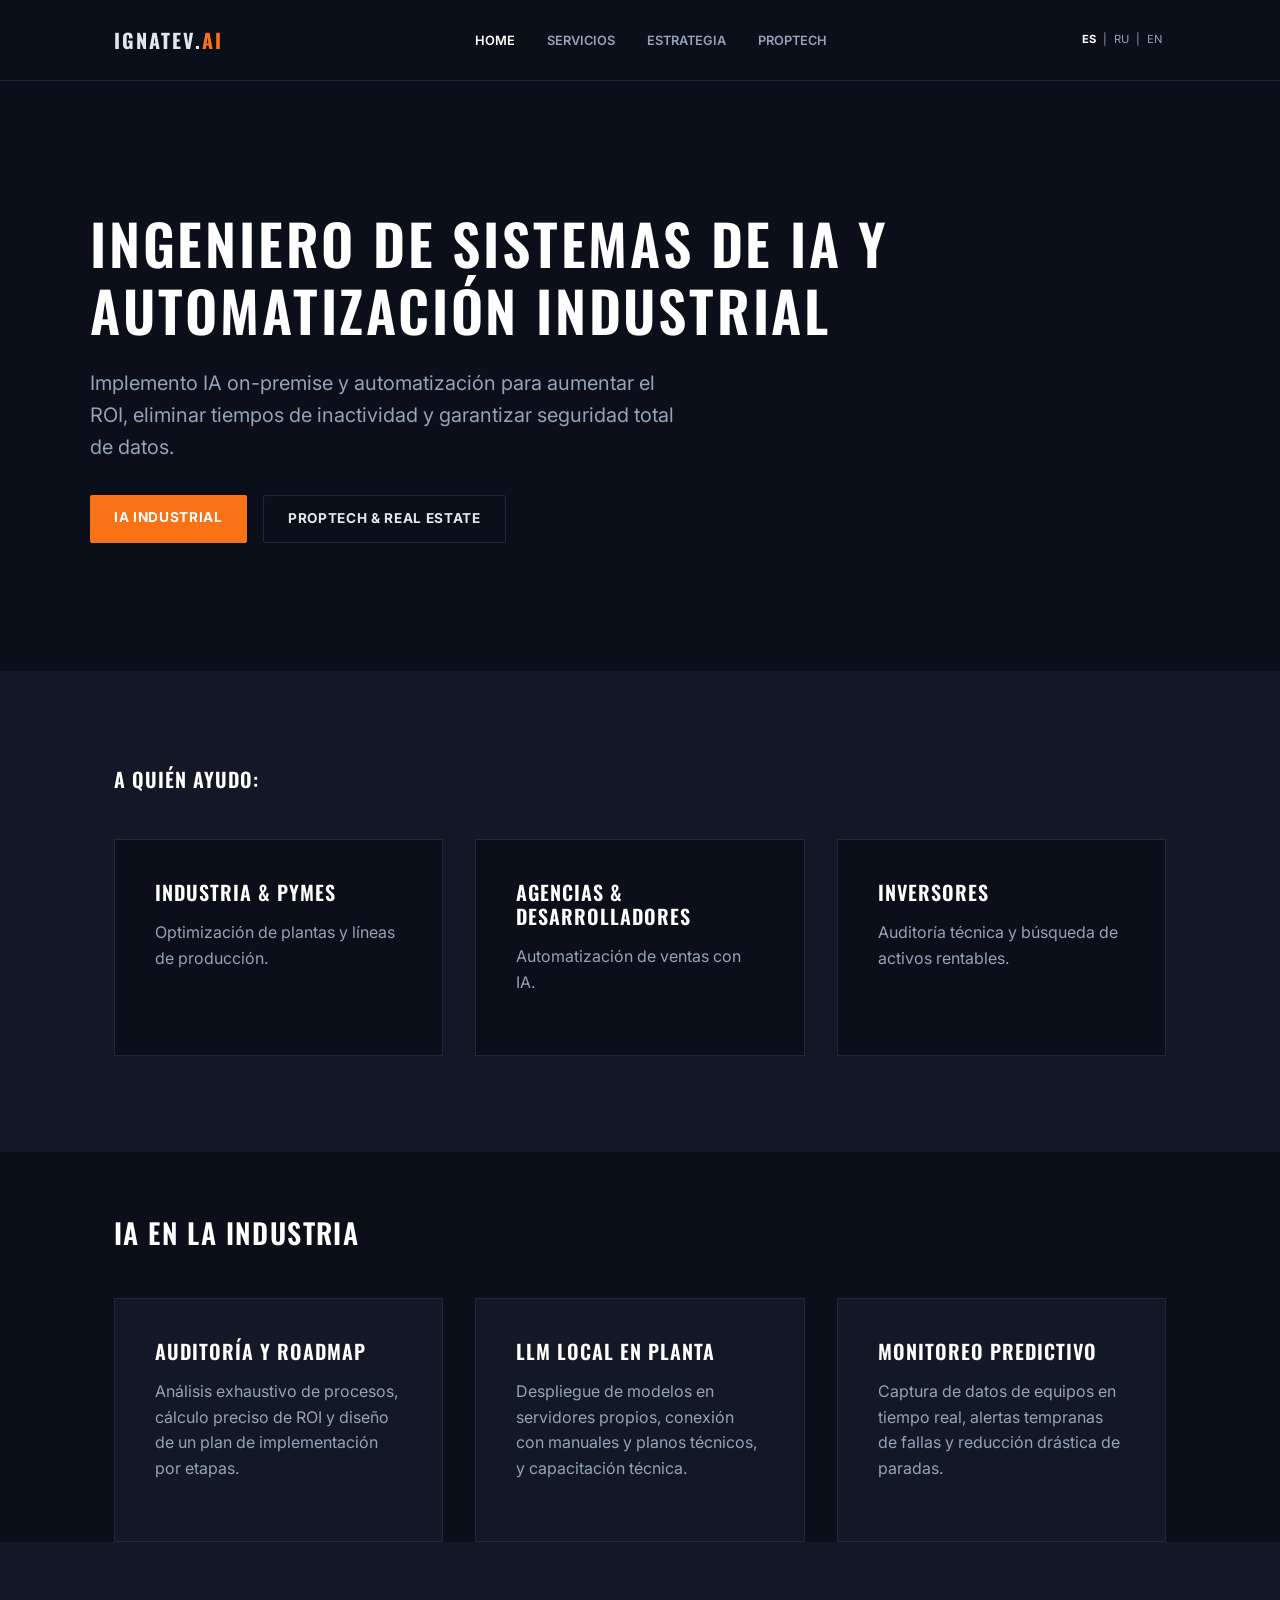
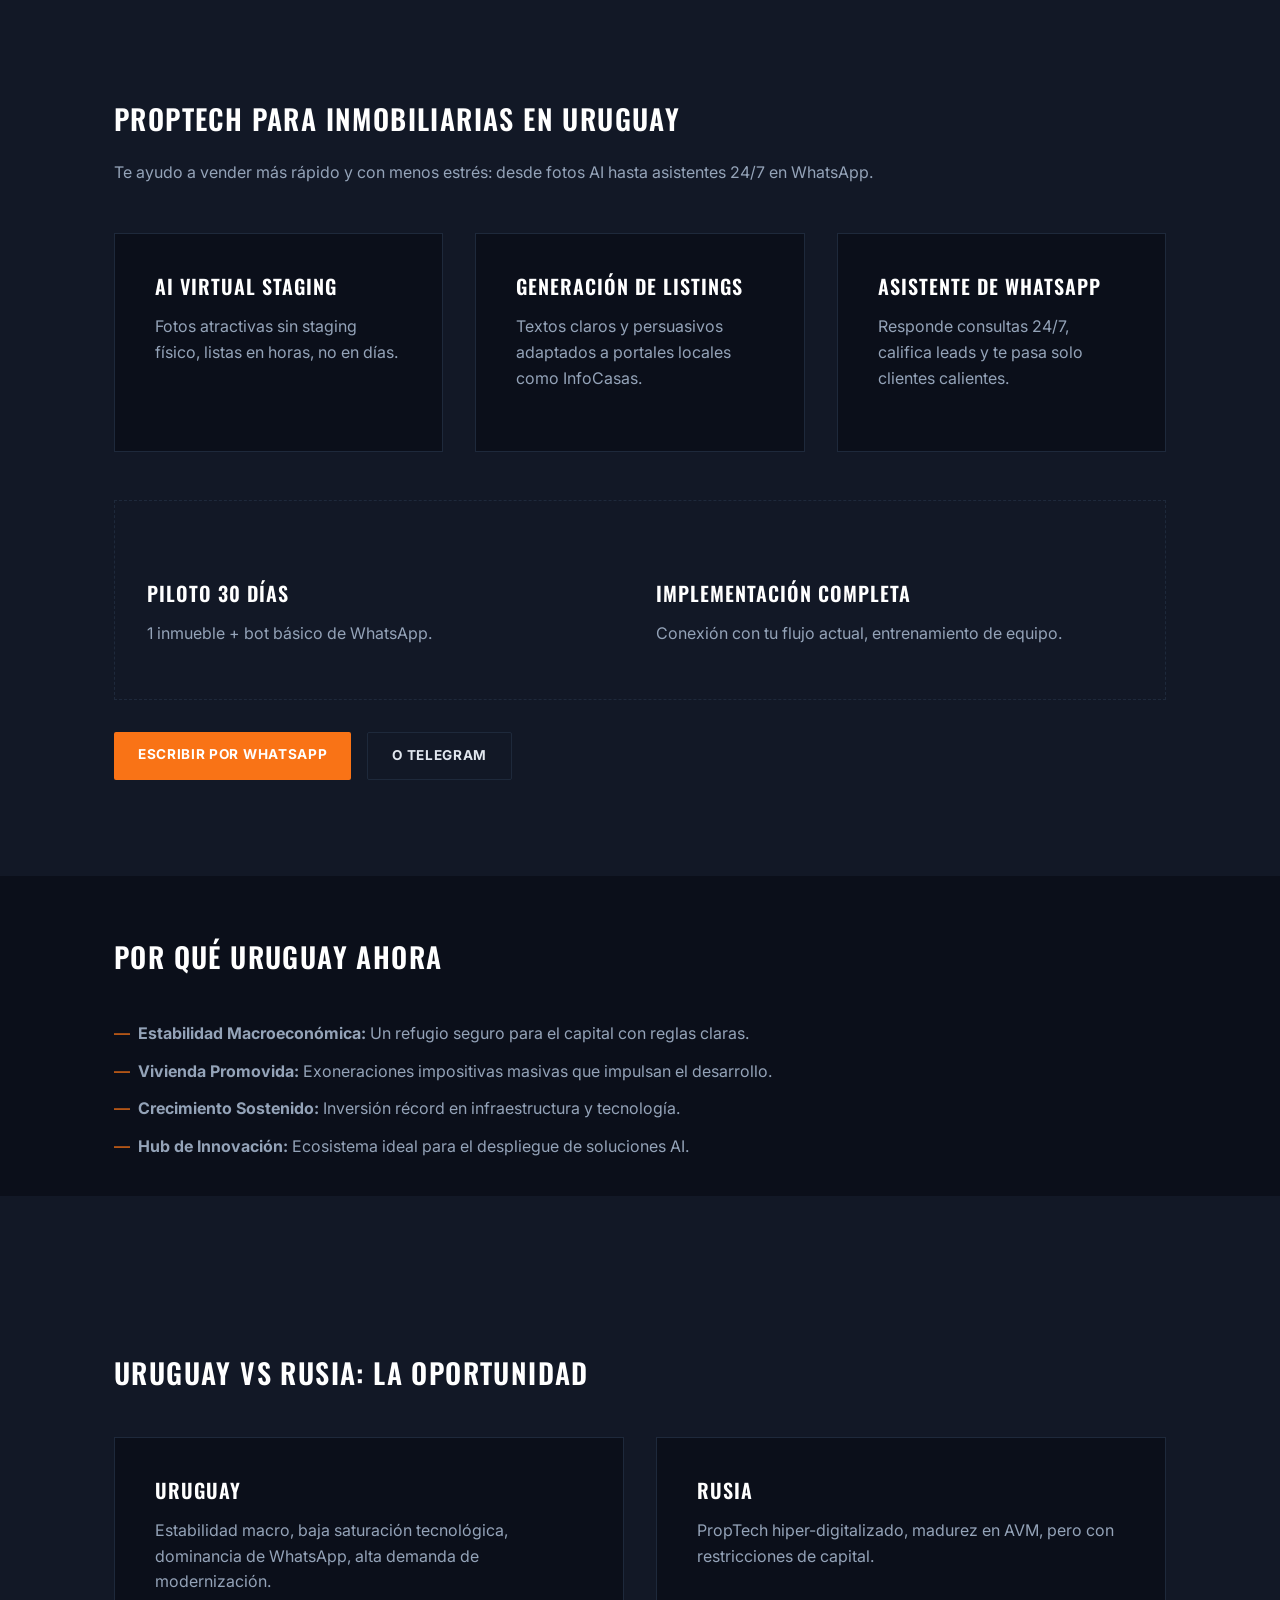
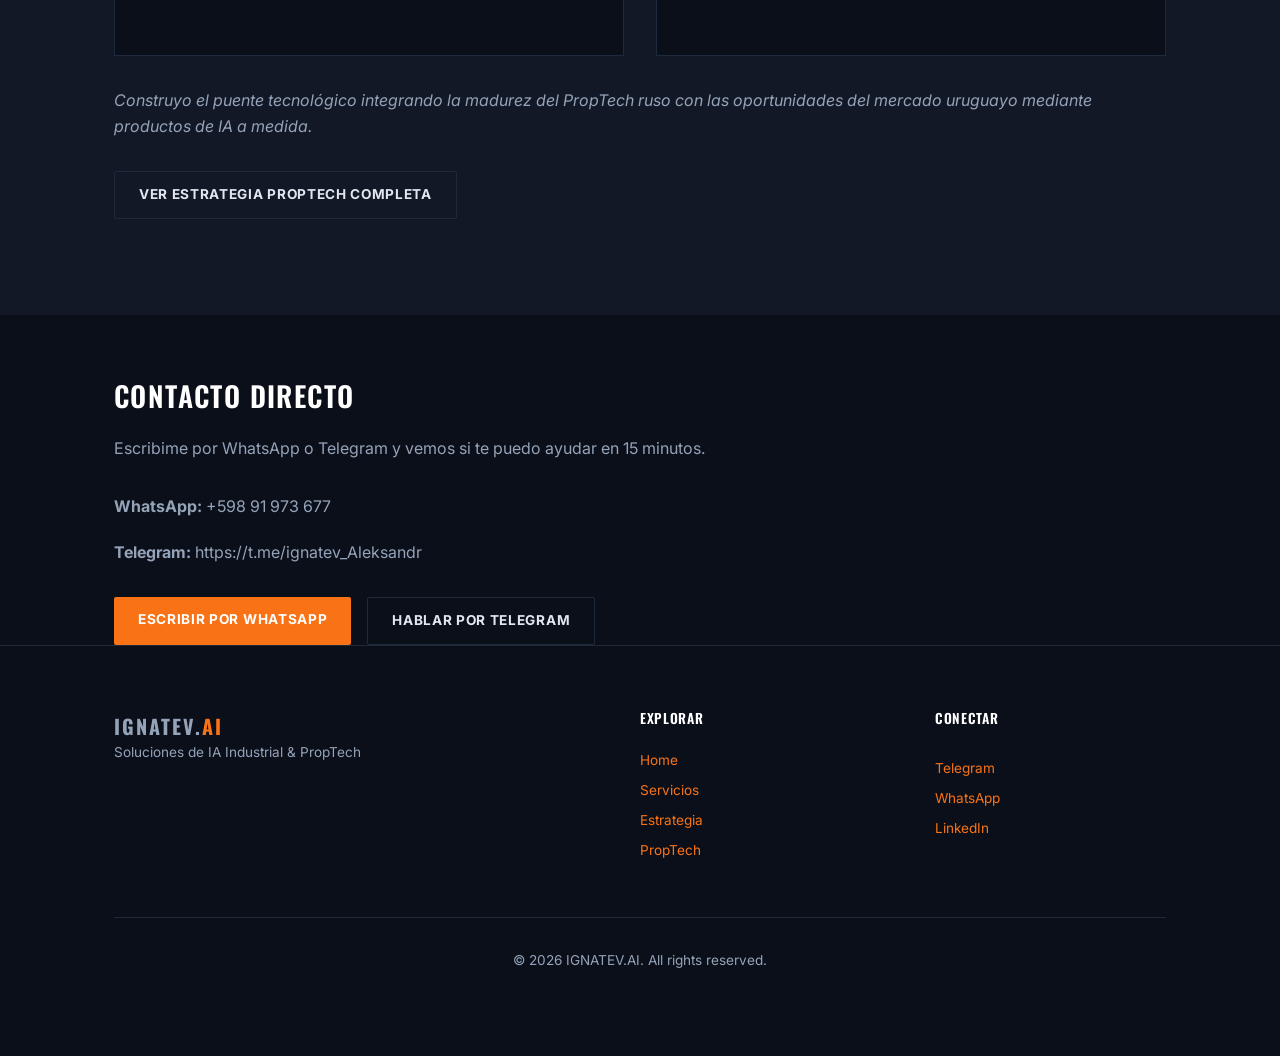
==== commit b305a029: "Drastic minimalist design overhaul for all main pages" ====
--- a/index.html
+++ b/index.html
@@ -9,229 +9,155 @@
     <link href="https://fonts.googleapis.com/css2?family=Inter:wght@400;700&family=Oswald:wght@500;700&display=swap" rel="stylesheet">
 </head>
 <body>
-    <header id="top">
-        <nav class="container">
-            <div class="logo">IGNATEV.<span>AI</span></div>
-            <ul>
-                <li><a href="index.html" class="active">Home</a></li>
-                <li><a href="services.html">Servicios</a></li>
-                <li><a href="proptech-strategy.html">Estrategia PropTech</a></li>
-                <li><a href="real-estate-services.html">Servicios PropTech</a></li>
-                <li><a href="#contact">Contacto</a></li>
+    <header>
+        <div class="container">
+            <nav>
+                <div class="logo">IGNATEV.<span>AI</span></div>
+                <ul>
+                    <li><a href="index.html" class="active">Home</a></li>
+                    <li><a href="services.html">Servicios</a></li>
+                    <li><a href="proptech-strategy.html">Estrategia</a></li>
+                    <li><a href="real-estate-services.html">PropTech</a></li>
                 </ul>
                 <div class="lang-switcher">
-                <a href="index.html" class="active">ES</a> | 
-                <a href="index-ru.html">RU</a> | 
-                <a href="index-en.html">EN</a>
+                    <a href="index.html" class="active">ES</a> | <a href="index-ru.html">RU</a> | <a href="index-en.html">EN</a>
                 </div>
-                </nav>
-                </header>
+            </nav>
+        </div>
+    </header>
 
-                <main>
-        <section id="hero" class="hero">
-            <div class="container">
-                <h1>Ingeniero de Sistemas de IA y <span>Automatización Industrial</span></h1>
-                <p class="hero-tagline">Implemento IA on-premise y automatización para aumentar el ROI, eliminar tiempos de inactividad y garantizar seguridad total de datos.</p>
-
-                <div class="hero-btns">
-                    <a href="#industrial-ai" class="btn">IA Industrial</a>
-                    <a href="#proptech-ai" class="btn btn-outline">PropTech & Real Estate</a>
-                </div>
+    <main>
+        <section class="hero container reveal">
+            <h1>Ingeniero de Sistemas de IA y <span>Automatización Industrial</span></h1>
+            <p>Implemento IA on-premise y automatización para aumentar el ROI, eliminar tiempos de inactividad y garantizar seguridad total de datos.</p>
+            <div class="btn-group">
+                <a href="#industrial-ai" class="btn-primary">IA Industrial</a>
+                <a href="#proptech-ai" class="btn-secondary">PropTech & Real Estate</a>
             </div>
         </section>
 
-        <section class="section bg-secondary reveal">
+        <section class="bg-alt reveal">
             <div class="container">
-                <div class="hero-target-list" style="text-align: center;">
-                    <h3>A quién ayudo:</h3>
-                    <ul class="bullet-list-hero">
-                        <li><strong>Industria & PYMEs:</strong> Optimización de plantas.</li>
-                        <li><strong>Agencias & Desarrolladores:</strong> Automatización de ventas.</li>
-                        <li><strong>Inversores:</strong> Auditoría técnica y activos.</li>
-                    </ul>
-                </div>
-            </div>
-        </section>
-
-        <section class="directions-strip reveal">
-            <div class="container">
-                <div class="directions-grid">
-                    <div class="direction-item">
-                        <span class="icon">🏭</span>
-                        <h3>IA en la Industria</h3>
-                        <p>Implementación de visión artificial y analítica predictiva para optimizar plantas.</p>
+                <h3>A quién ayudo:</h3>
+                <div class="grid">
+                    <div class="card">
+                        <h3>Industria & PYMEs</h3>
+                        <p>Optimización de plantas y líneas de producción.</p>
                     </div>
-                    <div class="direction-item">
-                        <span class="icon">🏠</span>
-                        <h3>PropTech / Real Estate</h3>
-                        <p>Asistentes de IA en WhatsApp, automatización de leads y valuación predictiva de mercado.</p>
+                    <div class="card">
+                        <h3>Agencias & Desarrolladores</h3>
+                        <p>Automatización de ventas con IA.</p>
                     </div>
-                    <div class="direction-item">
-                        <span class="icon">📟</span>
-                        <h3>Desarrollo de Hardware</h3>
-                        <p>Diseño de electrónica (ESP32) y Edge IA para monitoreo en tiempo real.</p>
-                    </div>
-                    <div class="direction-item">
-                        <span class="icon">📂</span>
-                        <h3>Digitalización de Conocimiento</h3>
-                        <p>Extracción de datos mediante OCR y creación de bases de conocimiento corporativas.</p>
+                    <div class="card">
+                        <h3>Inversores</h3>
+                        <p>Auditoría técnica y búsqueda de activos rentables.</p>
                     </div>
                 </div>
             </div>
         </section>
 
-        <section id="industrial-ai" class="section reveal">
-            <div class="container">
-                <h2 class="section-title">IA en la Industria</h2>
-                <div class="info-grid">
-                    <div class="info-card">
-                        <h3>Auditoría y roadmap (2–3 semanas)</h3>
-                        <p>Análisis exhaustivo de procesos, cálculo preciso de ROI y diseño de un plan de implementación por etapas.</p>
-                    </div>
-                    <div class="info-card">
-                        <h3>LLM local en planta</h3>
-                        <p>Despliegue de modelos en servidores propios, conexión con manuales y planos técnicos, y capacitación técnica (ITR).</p>
-                    </div>
-                    <div class="info-card">
-                        <h3>Monitoreo y analítica predictiva</h3>
-                        <p>Captura de datos de equipos en tiempo real, alertas tempranas de fallas y reducción drástica de paradas no programadas.</p>
-                    </div>
+        <section id="industrial-ai" class="container reveal">
+            <h2 class="section-title">IA en la Industria</h2>
+            <div class="grid">
+                <div class="card">
+                    <h3>Auditoría y roadmap</h3>
+                    <p>Análisis exhaustivo de procesos, cálculo preciso de ROI y diseño de un plan de implementación por etapas.</p>
+                </div>
+                <div class="card">
+                    <h3>LLM local en planta</h3>
+                    <p>Despliegue de modelos en servidores propios, conexión con manuales y planos técnicos, y capacitación técnica.</p>
+                </div>
+                <div class="card">
+                    <h3>Monitoreo predictivo</h3>
+                    <p>Captura de datos de equipos en tiempo real, alertas tempranas de fallas y reducción drástica de paradas.</p>
                 </div>
             </div>
         </section>
 
-        <section id="proptech-ai" class="section bg-alt reveal">
+        <section id="proptech-ai" class="bg-alt reveal">
             <div class="container">
                 <h2 class="section-title">PropTech para inmobiliarias en Uruguay</h2>
-                <p class="hero-tagline">Te ayudo a vender más rápido y con menos estrés: desde fotos AI hasta asistentes 24/7 en WhatsApp.</p>
+                <p>Te ayudo a vender más rápido y con menos estrés: desde fotos AI hasta asistentes 24/7 en WhatsApp.</p>
                 
-                <div class="info-grid">
-                    <div class="info-card">
+                <div class="grid">
+                    <div class="card">
                         <h3>AI Virtual Staging</h3>
                         <p>Fotos atractivas sin staging físico, listas en horas, no en días.</p>
                     </div>
-                    <div class="info-card">
+                    <div class="card">
                         <h3>Generación de listings</h3>
                         <p>Textos claros y persuasivos adaptados a portales locales como InfoCasas.</p>
                     </div>
-                    <div class="info-card">
+                    <div class="card">
                         <h3>Asistente de WhatsApp</h3>
                         <p>Responde consultas 24/7, califica leads y te pasa solo clientes calientes.</p>
                     </div>
                 </div>
 
                 <div class="product-sub-box">
-                    <div class="info-grid">
+                    <div class="grid">
                         <div>
-                            <strong>Piloto 30 días</strong>
+                            <h3>Piloto 30 días</h3>
                             <p>1 inmueble + bot básico de WhatsApp.</p>
                         </div>
                         <div>
-                            <strong>Implementación completa</strong>
+                            <h3>Implementación completa</h3>
                             <p>Conexión con tu flujo actual, entrenamiento de equipo.</p>
                         </div>
                     </div>
                 </div>
 
-                <div class="hero-btns flex-start">
-                    <a href="https://wa.me/59891973677" target="_blank" rel="noopener noreferrer" class="btn">Escribir por WhatsApp</a>
-                    <a href="https://t.me/ignatev_Aleksandr" target="_blank" rel="noopener noreferrer" class="link-secondary">o Telegram</a>
+                <div class="btn-group">
+                    <a href="https://wa.me/59891973677" target="_blank" rel="noopener noreferrer" class="btn-primary">Escribir por WhatsApp</a>
+                    <a href="https://t.me/ignatev_Aleksandr" target="_blank" rel="noopener noreferrer" class="btn-secondary">o Telegram</a>
                 </div>
             </div>
         </section>
 
-        <section id="why-uruguay" class="section reveal">
+        <section id="why-uruguay" class="container reveal">
+            <h2 class="section-title">Por qué Uruguay ahora</h2>
+            <div class="grid">
+                <ul class="bullets">
+                    <li><strong>Estabilidad Macroeconómica:</strong> Un refugio seguro para el capital con reglas claras.</li>
+                    <li><strong>Vivienda Promovida:</strong> Exoneraciones impositivas masivas que impulsan el desarrollo.</li>
+                    <li><strong>Crecimiento Sostenido:</strong> Inversión récord en infraestructura y tecnología.</li>
+                    <li><strong>Hub de Innovación:</strong> Ecosistema ideal para el despliegue de soluciones AI.</li>
+                </ul>
+            </div>
+        </section>
+
+        <section id="comparison" class="bg-alt reveal">
             <div class="container">
-                <h2 class="section-title">Por qué Uruguay ahora</h2>
-                <div class="uruguay-focus-grid">
-                    <div class="focus-text">
-                        <ul class="bullet-list">
-                            <li><strong>Estabilidad Macroeconómica:</strong> Un refugio seguro para el capital en Latinoamérica con reglas claras.</li>
-                            <li><strong>Vivienda Promovida:</strong> Exoneraciones impositivas masivas que impulsan el desarrollo inmobiliario.</li>
-                            <li><strong>Crecimiento Sostenido:</strong> Inversión récord en infraestructura y tecnología.</li>
-                            <li><strong>Hub de Innovación:</strong> Ecosistema ideal para el despliegue de soluciones AI.</li>
-                        </ul>
+                <h2 class="section-title">Uruguay vs Rusia: la oportunidad</h2>
+                <div class="grid">
+                    <div class="card">
+                        <h3>Uruguay</h3>
+                        <p>Estabilidad macro, baja saturación tecnológica, dominancia de WhatsApp, alta demanda de modernización.</p>
                     </div>
-                    <div class="focus-visual">
-                        <div class="simple-chart">
-                            <div class="chart-bar" style="height: 60%;" data-label="Estabilidad"></div>
-                            <div class="chart-bar" style="height: 85%;" data-label="Incentivos"></div>
-                            <div class="chart-bar" style="height: 70%;" data-label="Adopción Tech"></div>
-                        </div>
+                    <div class="card">
+                        <h3>Rusia</h3>
+                        <p>PropTech hiper-digitalizado, madurez en AVM, pero con restricciones de capital.</p>
                     </div>
+                </div>
+                <p style="margin-top: 2rem; font-style: italic;">Construyo el puente tecnológico integrando la madurez del PropTech ruso con las oportunidades del mercado uruguayo mediante productos de IA a medida.</p>
+                <div class="btn-group">
+                    <a href="proptech-strategy.html" class="btn-secondary">Ver Estrategia PropTech completa</a>
                 </div>
             </div>
         </section>
 
-        <section id="comparison" class="section bg-alt reveal">
-            <div class="container">
-                <h2 class="section-title">Uruguay vs Rusia: la oportunidad</h2>
-                <div class="comparison-grid">
-                    <div class="comparison-col">
-                        <h3>Uruguay</h3>
-                        <p>Estabilidad macro, baja saturación tecnológica, dominancia de WhatsApp, alta demanda de modernización en procesos inmobiliarios.</p>
-                    </div>
-                    <div class="comparison-col">
-                        <h3>Rusia</h3>
-                        <p>PropTech hiper-digitalizado, madurez en AVM, pero con restricciones de capital y búsqueda de jurisdicciones seguras.</p>
-                    </div>
-                </div>
-                <div class="comparison-bridge">
-                    <p>Construyo el puente tecnológico integrando la madurez del PropTech ruso con las oportunidades del mercado uruguayo mediante productos de IA a medida.</p>
-                </div>
-                <div class="center-cta">
-                    <a href="proptech-strategy.html" class="btn">Ver Estrategia PropTech completa</a>
-                </div>
+        <section id="contacto-directo" class="container reveal">
+            <h2 class="section-title">Contacto directo</h2>
+            <p>Escribime por WhatsApp o Telegram y vemos si te puedo ayudar en 15 minutos.</p>
+            <div style="margin: 2rem 0;">
+                <p><strong>WhatsApp:</strong> +598 91 973 677</p>
+                <p><strong>Telegram:</strong> https://t.me/ignatev_Aleksandr</p>
+            </div>
+            <div class="btn-group">
+                <a href="https://wa.me/59891973677" target="_blank" rel="noopener noreferrer" class="btn-primary">Escribir por WhatsApp</a>
+                <a href="https://t.me/ignatev_Aleksandr" target="_blank" rel="noopener noreferrer" class="btn-secondary">Hablar por Telegram</a>
             </div>
         </section>
-
-        <section id="about" class="section reveal">
-            <div class="container">
-                <h2 class="section-title">Sobre mi enfoque</h2>
-                <div class="about-content">
-                    <p>Con una base sólida en <strong>ingeniería industrial</strong> y <strong>sistemas de calderas</strong>, he evolucionado hacia la optimización de procesos mediante <strong>IA</strong>. Mi especialidad es la integración estratégica de tecnología en sectores tradicionales como la industria pesada y el Real Estate.</p>
-                </div>
-            </div>
-        </section>
-
-        <section id="contact" class="section bg-alt reveal">
-            <div class="container">
-                <h2 class="section-title">Contacto</h2>
-                <div class="contact-wrapper">
-                    <form id="contactForm">
-                        <div class="form-group">
-                            <label for="name">Nombre</label>
-                            <input type="text" id="name" name="name" required>
-                        </div>
-                        <div class="form-group">
-                            <label for="email">Email</label>
-                            <input type="email" id="email" name="email" required>
-                        </div>
-                        <div class="form-group">
-                            <label for="message">Mensaje</label>
-                            <textarea id="message" name="message" rows="5" required></textarea>
-                        </div>
-                        <button type="submit" class="btn">Enviar Mensaje</button>
-                        <p id="formStatus" class="form-status"></p>
-                    </form>
-                </div>
-            </div>
-        </section>
-        <section id="contacto-directo" class="section container reveal">
-            <div class="cta-block">
-                <h2>Contacto directo</h2>
-                <p>Escribime por WhatsApp o Telegram y vemos si te puedo ayudar en 15 minutos.</p>
-                <div class="contact-info">
-                    <p><strong>WhatsApp:</strong> +598 91 973 677</p>
-                    <p><strong>Telegram:</strong> https://t.me/ignatev_Aleksandr</p>
-                </div>
-                <div class="hero-btns">
-                    <a href="https://wa.me/59891973677" target="_blank" rel="noopener noreferrer" class="btn">Escribir por WhatsApp</a>
-                    <a href="https://t.me/ignatev_Aleksandr" target="_blank" rel="noopener noreferrer" class="btn btn-outline">Hablar por Telegram</a>
-                </div>
-            </div>
-        </section>
-
     </main>
 
     <footer>
@@ -246,19 +172,15 @@
                     <ul>
                         <li><a href="index.html">Home</a></li>
                         <li><a href="services.html">Servicios</a></li>
-                        <li><a href="interactive-web-systems.html">Sistemas Web</a></li>
-                        <li><a href="proptech-strategy.html">Estrategia PropTech</a></li>
-                        <li><a href="real-estate-services.html">Servicios PropTech</a></li>
+                        <li><a href="proptech-strategy.html">Estrategia</a></li>
+                        <li><a href="real-estate-services.html">PropTech</a></li>
                     </ul>
                 </div>
                 <div class="footer-social">
                     <h3>Conectar</h3>
-                    <div class="social-icons">
-                        <a href="https://t.me/IngenieroUruguay" target="_blank">Telegram</a>
-                        <a href="https://whatsapp.com/channel/0029VbCcUP18aKvMY70exP2p" target="_blank">WhatsApp</a>
-                        <a href="https://www.facebook.com/share/g/1BAtksPGAX/" target="_blank">Facebook</a>
-                        <a href="https://www.linkedin.com/in/aleksandr-ignatev-7115433bb/" target="_blank">LinkedIn</a>
-                    </div>
+                    <a href="https://t.me/IngenieroUruguay" target="_blank">Telegram</a>
+                    <a href="https://whatsapp.com/channel/0029VbCcUP18aKvMY70exP2p" target="_blank">WhatsApp</a>
+                    <a href="https://www.linkedin.com/in/aleksandr-ignatev-7115433bb/" target="_blank">LinkedIn</a>
                 </div>
             </div>
             <p class="copyright">&copy; 2026 IGNATEV.AI. All rights reserved.</p>
--- a/style.css
+++ b/style.css
@@ -1,14 +1,12 @@
 :root {
-    --bg-primary: #0f0f0f;
-    --bg-secondary: #181818;
-    --text-primary: #ffffff;
-    --text-secondary: #a0a0a0;
-    --accent: #ff6600; /* Safety Orange */
-    --accent-hover: #e65c00;
-    --border: #2a2a2a;
-    --container-width: 1200px;
-    --shadow: 0 10px 30px rgba(0,0,0,0.5);
-    --transition: all 0.3s cubic-bezier(0.4, 0, 0.2, 1);
+    --bg: #0b0f1a;
+    --bg-alt: #121826;
+    --text: #e1e7ef;
+    --text-muted: #94a3b8;
+    --accent: #3b82f6; /* A calmer blue accent, or I can use the previous orange if preferred, but user said no flashy colors. Let's go with a professional blue or muted orange. Let's use a muted safety orange for consistency with the "industrial" theme but less saturated. */
+    --accent-muted: #f97316; 
+    --border: #1e293b;
+    --max-width: 1100px;
 }
 
 * {
@@ -22,37 +20,53 @@
 }
 
 body {
-    font-family: 'Inter', sans-serif;
-    font-size: 1.1rem;
-    line-height: 1.7;
-    background-color: var(--bg-primary);
-    color: var(--text-primary);
+    font-family: 'Inter', -apple-system, BlinkMacSystemFont, "Segoe UI", Roboto, sans-serif;
+    background-color: var(--bg);
+    color: var(--text);
+    line-height: 1.6;
+    font-size: 16px;
     -webkit-font-smoothing: antialiased;
 }
 
-h1, h2, h3, .logo {
+h1, h2, h3 {
     font-family: 'Oswald', sans-serif;
     text-transform: uppercase;
-    letter-spacing: 1px;
-    font-weight: 700;
+    letter-spacing: 0.05em;
+    font-weight: 600;
     line-height: 1.2;
+    margin-bottom: 1.5rem;
+    color: #fff;
+}
+
+h1 { font-size: 2.5rem; }
+h2 { font-size: 1.75rem; margin-top: 4rem; }
+h3 { font-size: 1.25rem; margin-bottom: 1rem; }
+
+p {
+    margin-bottom: 1.25rem;
+    color: var(--text-muted);
+}
+
+a {
+    color: var(--accent-muted);
+    text-decoration: none;
+    transition: opacity 0.2s;
+}
+
+a:hover {
+    opacity: 0.8;
 }
 
 .container {
-    max-width: var(--container-width);
+    max-width: var(--max-width);
     margin: 0 auto;
-    padding: 0 40px;
-}
-
-/* Header & Navigation */
+    padding: 0 1.5rem;
+}
+
+/* Header */
 header {
-    background-color: rgba(15, 15, 15, 0.98);
     border-bottom: 1px solid var(--border);
-    padding: 20px 0;
-    position: sticky;
-    top: 0;
-    z-index: 1000;
-    backdrop-filter: blur(10px);
+    padding: 1.5rem 0;
 }
 
 nav {
@@ -62,406 +76,180 @@
 }
 
 .logo {
-    font-size: 1.6rem;
+    font-family: 'Oswald', sans-serif;
     font-weight: 700;
+    font-size: 1.25rem;
+    letter-spacing: 0.1em;
 }
 
 .logo span {
-    color: var(--accent);
+    color: var(--accent-muted);
 }
 
 nav ul {
     display: flex;
     list-style: none;
-}
-
-nav ul li {
-    margin-left: 30px;
-}
-
-nav ul li a {
-    color: var(--text-primary);
-    text-decoration: none;
+    gap: 2rem;
+}
+
+nav ul a {
+    font-size: 0.8rem;
+    font-weight: 600;
+    text-transform: uppercase;
+    color: var(--text-muted);
+}
+
+nav ul a:hover, nav ul a.active {
+    color: #fff;
+}
+
+.lang-switcher {
+    font-size: 0.7rem;
+    color: var(--text-muted);
+}
+
+.lang-switcher a {
+    color: var(--text-muted);
+    margin: 0 0.25rem;
+}
+
+.lang-switcher a.active {
+    color: #fff;
+    font-weight: 700;
+}
+
+/* Sections */
+section {
+    padding: 6rem 0;
+}
+
+.bg-alt {
+    background-color: var(--bg-alt);
+}
+
+/* Buttons */
+.btn-group {
+    display: flex;
+    gap: 1rem;
+    margin-top: 2rem;
+    flex-wrap: wrap;
+}
+
+.btn-primary, .btn-secondary {
+    display: inline-block;
+    padding: 0.75rem 1.5rem;
     font-size: 0.85rem;
     font-weight: 700;
     text-transform: uppercase;
-    transition: var(--transition);
-    letter-spacing: 0.5px;
-}
-
-nav ul li a:hover, nav ul li a.active {
-    color: var(--accent);
-}
-
-.lang-switcher {
-    font-size: 0.75rem;
-    font-weight: 700;
-    color: var(--text-secondary);
-    margin-left: 30px;
-    border-left: 1px solid var(--border);
-    padding-left: 30px;
-}
-
-.lang-switcher a {
-    color: var(--text-secondary);
-    text-decoration: none;
-    transition: var(--transition);
-    margin: 0 8px;
-}
-
-.lang-switcher a:hover, .lang-switcher a.active {
-    color: var(--accent);
-}
-
-/* Hero Section */
+    letter-spacing: 0.05em;
+    border-radius: 2px;
+    transition: background 0.2s;
+    border: none;
+    cursor: pointer;
+}
+
+.btn-primary {
+    background-color: var(--accent-muted);
+    color: #fff;
+}
+
+.btn-primary:hover {
+    background-color: #ea580c;
+}
+
+.btn-secondary {
+    background-color: transparent;
+    border: 1px solid var(--border);
+    color: var(--text);
+}
+
+.btn-secondary:hover {
+    background-color: var(--border);
+}
+
+/* Hero */
 .hero {
-    padding: 160px 0 120px;
-    text-align: center;
+    padding: 8rem 0;
+    text-align: left;
+}
+
+.hero h1 {
+    font-size: 3.5rem;
+    max-width: 800px;
+}
+
+.hero p {
+    font-size: 1.25rem;
+    max-width: 600px;
+}
+
+/* Cards / Grids */
+.grid {
+    display: grid;
+    grid-template-columns: repeat(auto-fit, minmax(300px, 1fr));
+    gap: 2rem;
+    margin-top: 3rem;
+}
+
+.card {
+    background-color: var(--bg-alt);
+    padding: 2.5rem;
+    border: 1px solid var(--border);
+}
+
+.bg-alt .card {
+    background-color: var(--bg);
+}
+
+.card h3 {
+    color: #fff;
+}
+
+/* Lists */
+ul.bullets {
+    list-style: none;
+    margin-bottom: 1.5rem;
+}
+
+ul.bullets li {
     position: relative;
-    overflow: hidden;
-    background: radial-gradient(circle at 50% -20%, rgba(255, 102, 0, 0.15), transparent 60%);
-}
-
-.hero h1 {
-    font-size: 4rem;
-    margin-bottom: 25px;
-    max-width: 900px;
-    margin-left: auto;
-    margin-right: auto;
-}
-
-.hero h1 span {
-    color: var(--accent);
-}
-
-.hero-tagline {
-    font-size: 1.3rem;
-    color: var(--text-secondary);
-    margin: 0 auto 40px;
-    max-width: 800px;
-    font-weight: 400;
-}
-
-.hero-details {
-    margin-bottom: 50px;
-}
-
-.hero-target-list h3 {
-    font-size: 0.9rem;
-    color: var(--accent);
-    margin-bottom: 20px;
-    letter-spacing: 2px;
-}
-
-.bullet-list-hero {
-    list-style: none;
-    display: flex;
-    justify-content: center;
-    gap: 40px;
-    flex-wrap: wrap;
-    font-size: 0.9rem;
-    text-transform: uppercase;
-    font-weight: 700;
-}
-
-.bullet-list-hero li strong {
-    color: var(--text-primary);
-}
-
-.hero-btns {
-    margin-top: 40px;
-    display: flex;
-    justify-content: center;
-    gap: 25px;
-}
-
-/* Directions Strip */
-.directions-strip {
-    background-color: var(--bg-secondary);
-    border-top: 1px solid var(--border);
-    border-bottom: 1px solid var(--border);
-    padding: 80px 0;
-}
-
-.directions-grid {
-    display: grid;
-    grid-template-columns: repeat(4, 1fr);
-    gap: 40px;
-}
-
-.direction-item {
-    text-align: center;
-    padding: 30px;
-    border: 1px solid var(--border);
-    background: var(--bg-primary);
-    transition: var(--transition);
-}
-
-.direction-item:hover {
-    transform: translateY(-10px);
-    border-color: var(--accent);
-    box-shadow: var(--shadow);
-}
-
-.direction-item .icon {
-    font-size: 3rem;
-    margin-bottom: 25px;
-    display: block;
-}
-
-.direction-item h3 {
-    font-size: 1.2rem;
-    margin-bottom: 15px;
-    color: var(--text-primary);
-}
-
-.direction-item p {
-    font-size: 0.95rem;
-    color: var(--text-secondary);
-    line-height: 1.5;
-}
-
-/* Sections */
-.section {
-    padding: 120px 0;
-}
-
-.bg-alt {
-    background-color: var(--bg-secondary);
-}
-
-.section-title {
-    font-size: 2.5rem;
-    margin-bottom: 60px;
-    position: relative;
-    display: inline-block;
-}
-
-.section-title::after {
-    content: '';
+    padding-left: 1.5rem;
+    margin-bottom: 0.75rem;
+    color: var(--text-muted);
+}
+
+ul.bullets li::before {
+    content: "—";
     position: absolute;
     left: 0;
-    bottom: -15px;
-    width: 80px;
-    height: 4px;
-    background-color: var(--accent);
-}
-
-/* Info Grid & Cards */
-.info-grid {
-    display: grid;
-    grid-template-columns: repeat(auto-fit, minmax(320px, 1fr));
-    gap: 40px;
-}
-
-.info-card {
-    background-color: var(--bg-primary);
-    padding: 50px;
-    border: 1px solid var(--border);
-    transition: var(--transition);
-    display: flex;
-    flex-direction: column;
-}
-
-.bg-alt .info-card {
-    background-color: var(--bg-secondary);
-}
-
-.info-card:hover {
-    border-color: var(--accent);
-    transform: translateY(-5px);
-    box-shadow: var(--shadow);
-}
-
-.info-card h3 {
-    color: var(--accent);
-    margin-bottom: 20px;
-    font-size: 1.4rem;
-}
-
-.info-card p {
-    color: var(--text-secondary);
-    font-size: 1rem;
-}
-
-/* PropTech specific polish */
+    color: var(--accent-muted);
+}
+
+/* Specific Blocks */
 .product-sub-box {
-    background: rgba(255, 102, 0, 0.03);
-    border: 1px solid var(--border);
-    padding: 40px;
-    border-radius: 4px;
-    margin-top: 60px;
-}
-
-.product-sub-box .info-grid {
-    grid-template-columns: repeat(2, 1fr);
-    gap: 60px;
-}
-
-.flex-start {
-    justify-content: flex-start !important;
-    align-items: center !important;
-}
-
-.text-left {
-    text-align: left !important;
-}
-
-/* Buttons */
-.btn {
-    display: inline-block;
-    padding: 16px 36px;
-    background-color: var(--accent);
-    color: white;
-    text-decoration: none;
-    font-weight: 700;
-    text-transform: uppercase;
-    font-size: 0.9rem;
-    letter-spacing: 1px;
-    transition: var(--transition);
-    border: 2px solid var(--accent);
-    cursor: pointer;
-}
-
-.btn:hover {
-    background-color: var(--accent-hover);
-    border-color: var(--accent-hover);
-    transform: translateY(-3px);
-    box-shadow: 0 10px 20px rgba(255, 102, 0, 0.3);
-}
-
-.btn-outline {
-    background-color: transparent;
-    border: 2px solid var(--text-primary);
-    color: var(--text-primary);
-}
-
-.btn-outline:hover {
-    background-color: var(--text-primary);
-    color: var(--bg-primary);
-    border-color: var(--text-primary);
-    box-shadow: 0 10px 20px rgba(255, 255, 255, 0.1);
-}
-
-/* Why Uruguay */
-.uruguay-focus-grid {
-    display: grid;
-    grid-template-columns: 1fr 1fr;
-    gap: 80px;
-    align-items: center;
-}
-
-.bullet-list li {
-    margin-bottom: 20px;
-    padding-left: 40px;
-    position: relative;
-    color: var(--text-secondary);
-}
-
-.bullet-list li::before {
-    content: '→';
-    position: absolute;
-    left: 0;
-    color: var(--accent);
-    font-weight: 700;
-}
-
-.bullet-list li strong {
-    color: var(--text-primary);
-}
-
-/* Comparison Table */
-.comparison-grid {
-    display: grid;
-    grid-template-columns: 1fr 1fr;
-    gap: 40px;
-    margin-bottom: 60px;
-}
-
-.comparison-col {
-    background-color: var(--bg-primary);
-    padding: 40px;
-    border: 1px solid var(--border);
-}
-
-.comparison-col h3 {
-    color: var(--accent);
-    margin-bottom: 20px;
-}
-
-.comparison-bridge {
-    text-align: center;
-    max-width: 900px;
-    margin: 0 auto 60px;
-    font-size: 1.2rem;
-    color: var(--text-secondary);
-    line-height: 1.8;
-}
-
-/* Contact Block */
-.cta-block {
-    background: var(--bg-secondary);
-    border: 1px solid var(--border);
-    padding: 80px 40px;
-    text-align: center;
-    position: relative;
-    overflow: hidden;
-}
-
-.cta-block::before {
-    content: '';
-    position: absolute;
-    top: 0;
-    left: 0;
-    width: 4px;
-    height: 100%;
-    background-color: var(--accent);
-}
-
-.link-secondary {
-    color: var(--text-secondary);
-    text-decoration: none;
-    font-weight: 700;
-    margin-left: 20px;
-    transition: var(--transition);
-    font-size: 0.9rem;
-    text-transform: uppercase;
-    letter-spacing: 1px;
-}
-
-.link-secondary:hover {
-    color: var(--accent);
-}
-
-.cta-block .contact-info {
-    margin: 30px 0;
-    color: var(--text-secondary);
-}
-
-.cta-block .contact-info p {
-    margin-bottom: 10px;
-    font-size: 1.1rem;
+    margin-top: 3rem;
+    padding: 2rem;
+    border: 1px dashed var(--border);
 }
 
 /* Footer */
 footer {
-    padding: 100px 0 40px;
-    background-color: #050505;
+    padding: 4rem 0;
     border-top: 1px solid var(--border);
+    font-size: 0.85rem;
+    color: var(--text-muted);
 }
 
 .footer-grid {
     display: grid;
     grid-template-columns: 2fr 1fr 1fr;
-    gap: 80px;
-    margin-bottom: 80px;
-}
-
-.footer-links h3, .footer-social h3 {
-    font-size: 1rem;
-    margin-bottom: 30px;
-    color: var(--text-primary);
-    letter-spacing: 2px;
+    gap: 4rem;
+    margin-bottom: 3rem;
+}
+
+.footer-grid h3 {
+    font-size: 0.85rem;
+    margin-bottom: 1.5rem;
 }
 
 .footer-links ul {
@@ -469,81 +257,40 @@
 }
 
 .footer-links li {
-    margin-bottom: 15px;
-}
-
-.footer-links a {
-    color: var(--text-secondary);
-    text-decoration: none;
-    transition: var(--transition);
-    font-size: 0.9rem;
-}
-
-.footer-links a:hover {
-    color: var(--accent);
-}
-
-.social-icons {
+    margin-bottom: 0.5rem;
+}
+
+.footer-social {
     display: flex;
     flex-direction: column;
-    gap: 15px;
-}
-
-.social-icons a {
-    color: var(--text-secondary);
-    text-decoration: none;
-    transition: var(--transition);
-    font-size: 0.9rem;
-}
-
-.social-icons a:hover {
-    color: var(--accent);
+    gap: 0.5rem;
 }
 
 .copyright {
     text-align: center;
-    padding-top: 40px;
+    padding-top: 2rem;
     border-top: 1px solid var(--border);
-    color: var(--text-secondary);
-    font-size: 0.8rem;
-    letter-spacing: 1px;
-}
-
-/* Reveal on Scroll */
+}
+
+/* Mobile */
+@media (max-width: 768px) {
+    h1 { font-size: 2.5rem; }
+    .hero { padding: 4rem 0; }
+    .hero h1 { font-size: 2.5rem; }
+    .footer-grid { grid-template-columns: 1fr; gap: 2rem; }
+    nav { flex-direction: column; align-items: flex-start; gap: 1.5rem; }
+    nav ul { flex-direction: column; gap: 1rem; }
+}
+
+/* Reveal - Simplified */
 .reveal {
-    opacity: 0;
-    transform: translateY(30px);
-    transition: all 1s cubic-bezier(0.215, 0.61, 0.355, 1);
-}
-
+    transition: opacity 0.8s ease-out, transform 0.8s ease-out;
+}
+.reveal:not(.active) {
+    opacity: 0.5;
+    transform: translateY(10px);
+}
 .reveal.active {
     opacity: 1;
     transform: translateY(0);
 }
-
-/* Responsive */
-@media (max-width: 1024px) {
-    .hero h1 { font-size: 3rem; }
-    .footer-grid { grid-template-columns: 1fr 1fr; }
-    .footer-info { grid-column: span 2; margin-bottom: 40px; }
-}
-
-@media (max-width: 768px) {
-    .container { padding: 0 25px; }
-    .hero { padding: 120px 0 80px; }
-    .hero h1 { font-size: 2.5rem; }
-    .directions-grid { grid-template-columns: 1fr 1fr; }
-    .uruguay-focus-grid, .comparison-grid { grid-template-columns: 1fr; }
-    .section { padding: 80px 0; }
-    .section-title { font-size: 2rem; }
-    .footer-grid { grid-template-columns: 1fr; }
-    .footer-info { grid-column: span 1; }
-    .bullet-list-hero { gap: 20px; }
-    .hero-btns { flex-direction: column; gap: 15px; }
-}
-
-@media (max-width: 480px) {
-    .directions-grid { grid-template-columns: 1fr; }
-    .logo { font-size: 1.4rem; }
-    nav ul { display: none; } /* Could add mobile menu */
-}
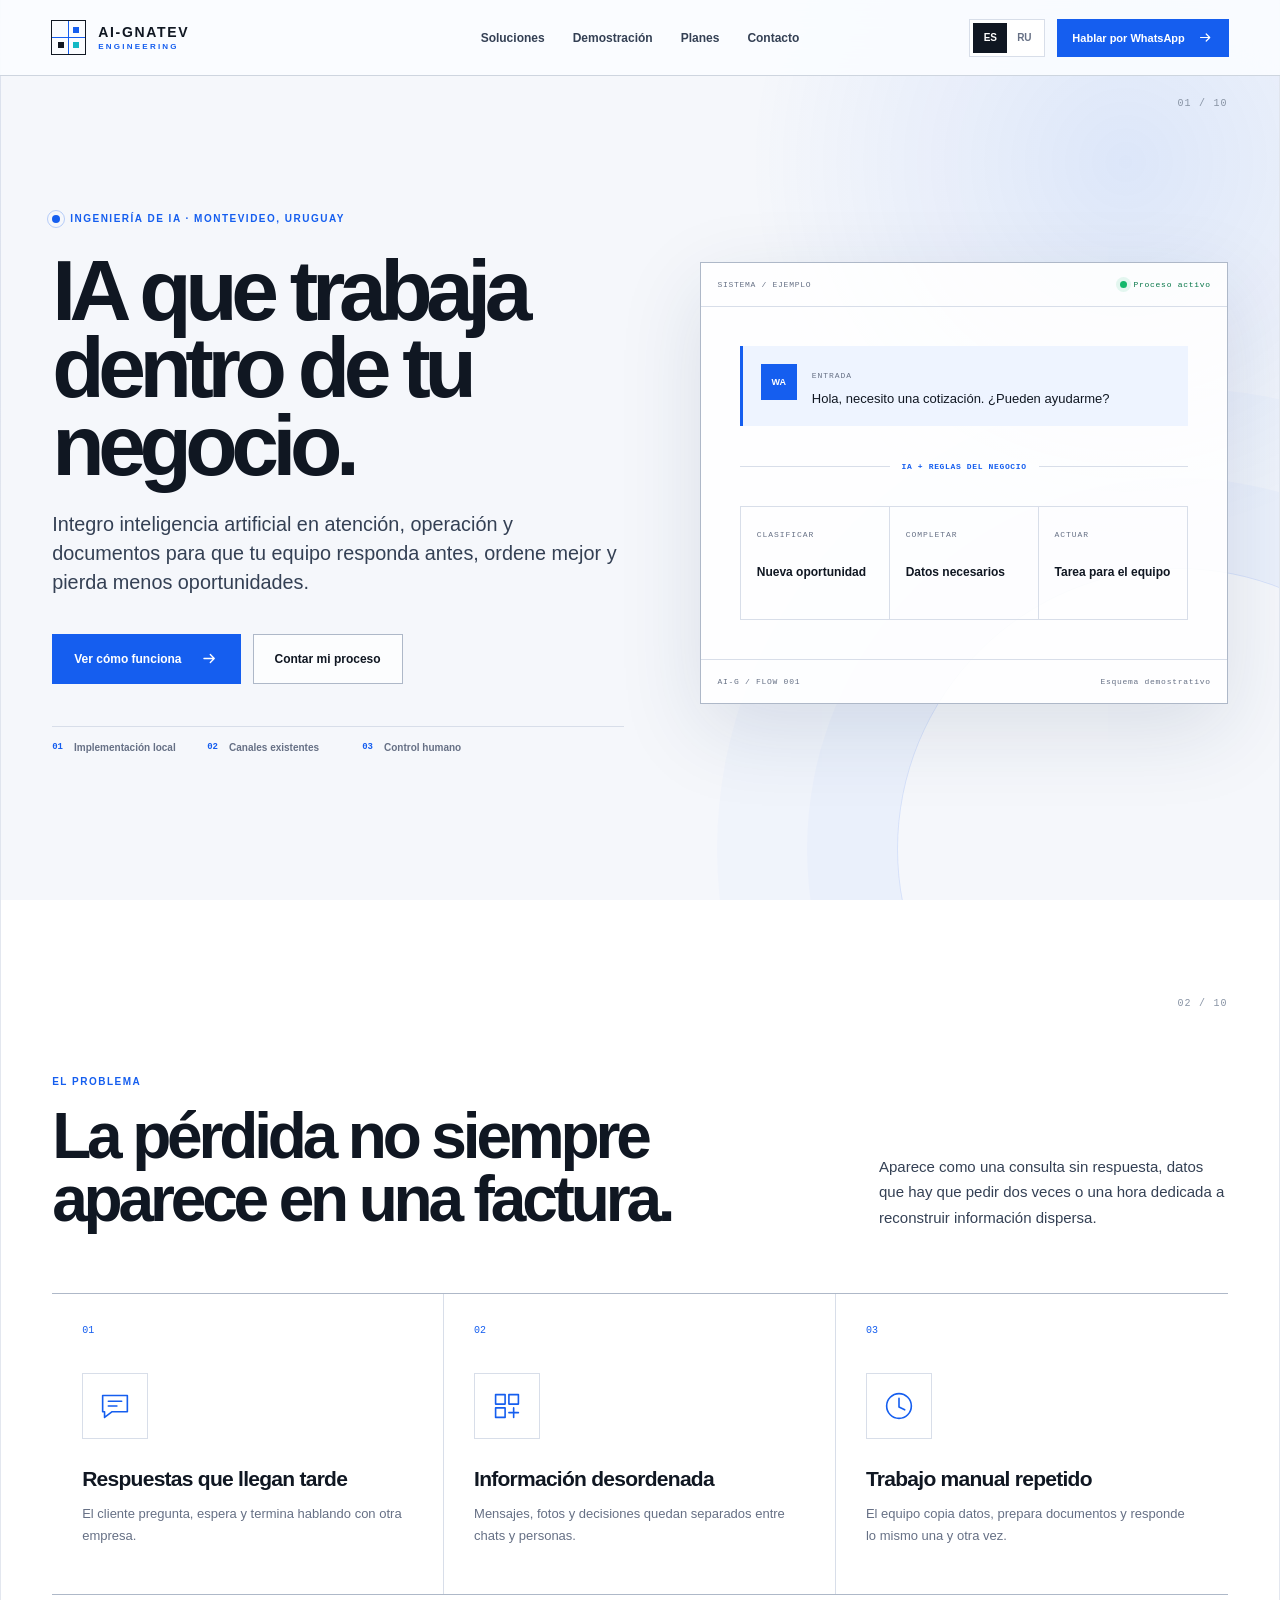
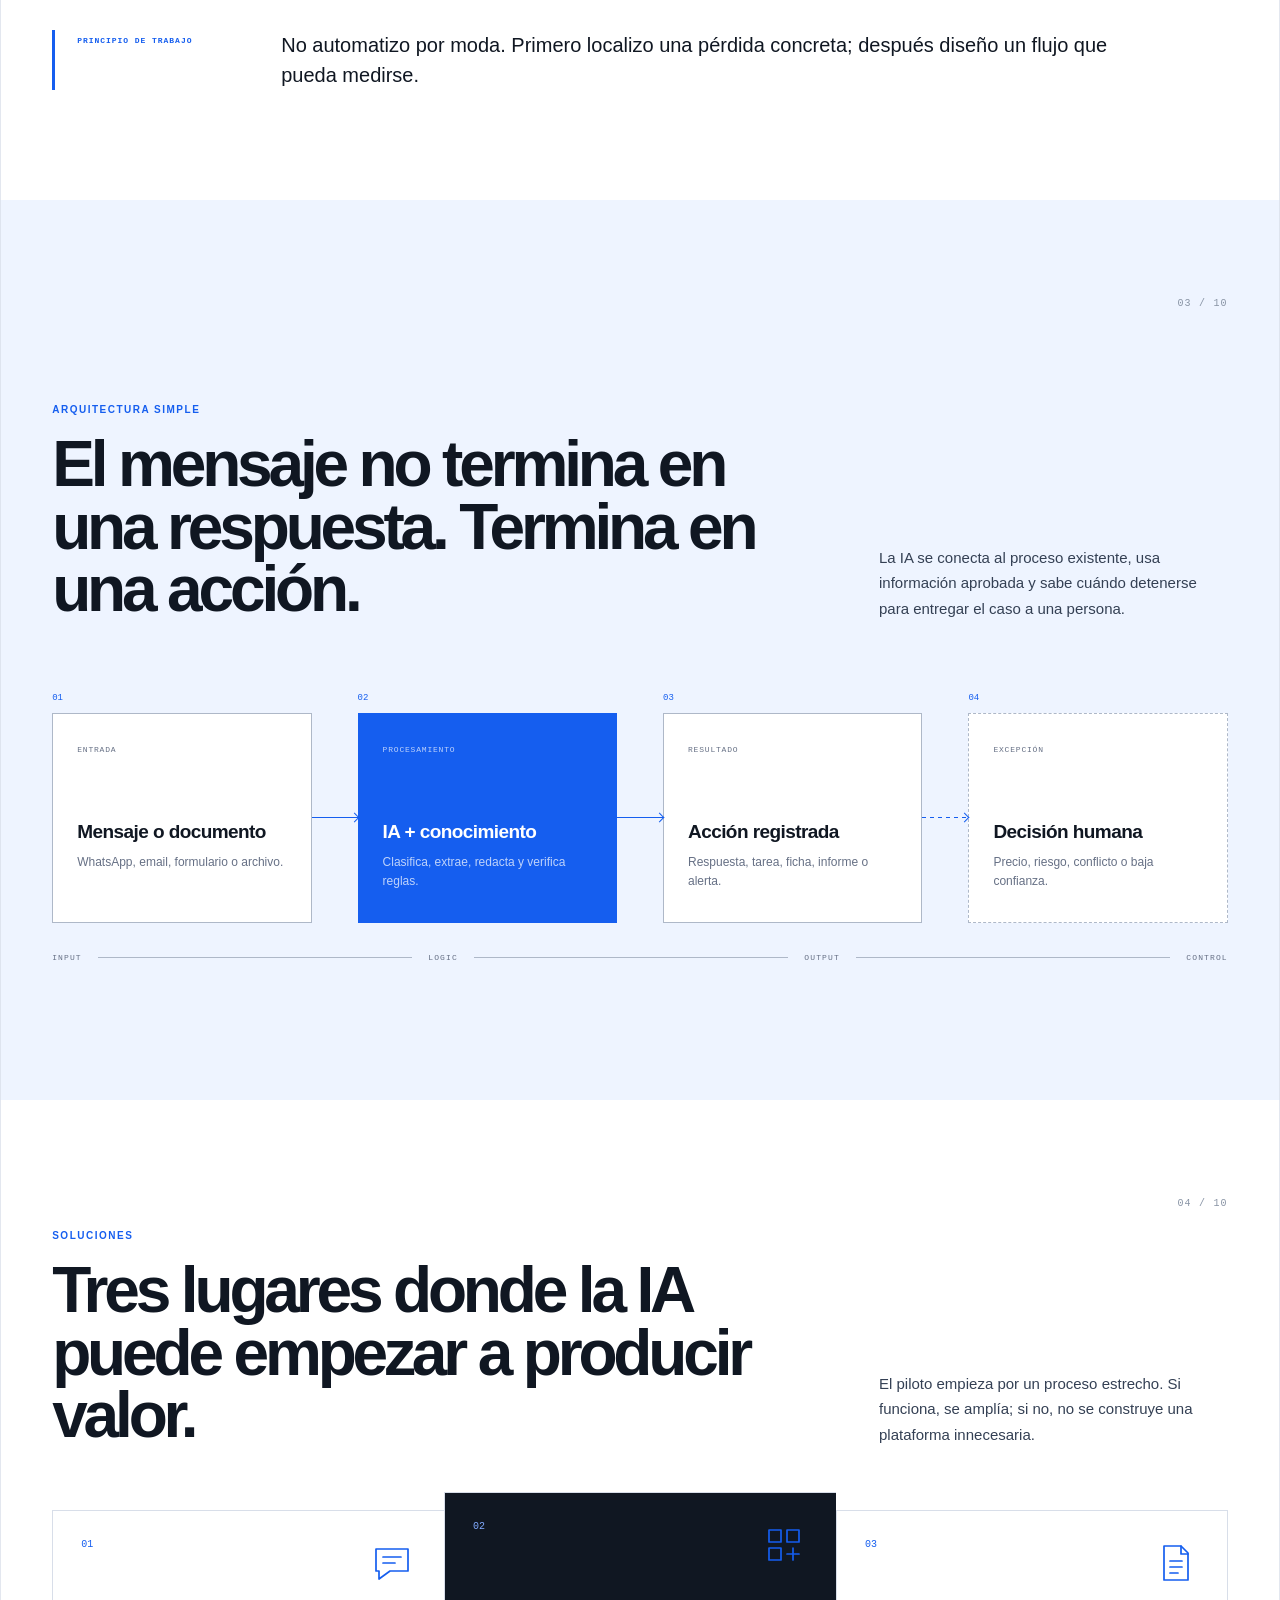
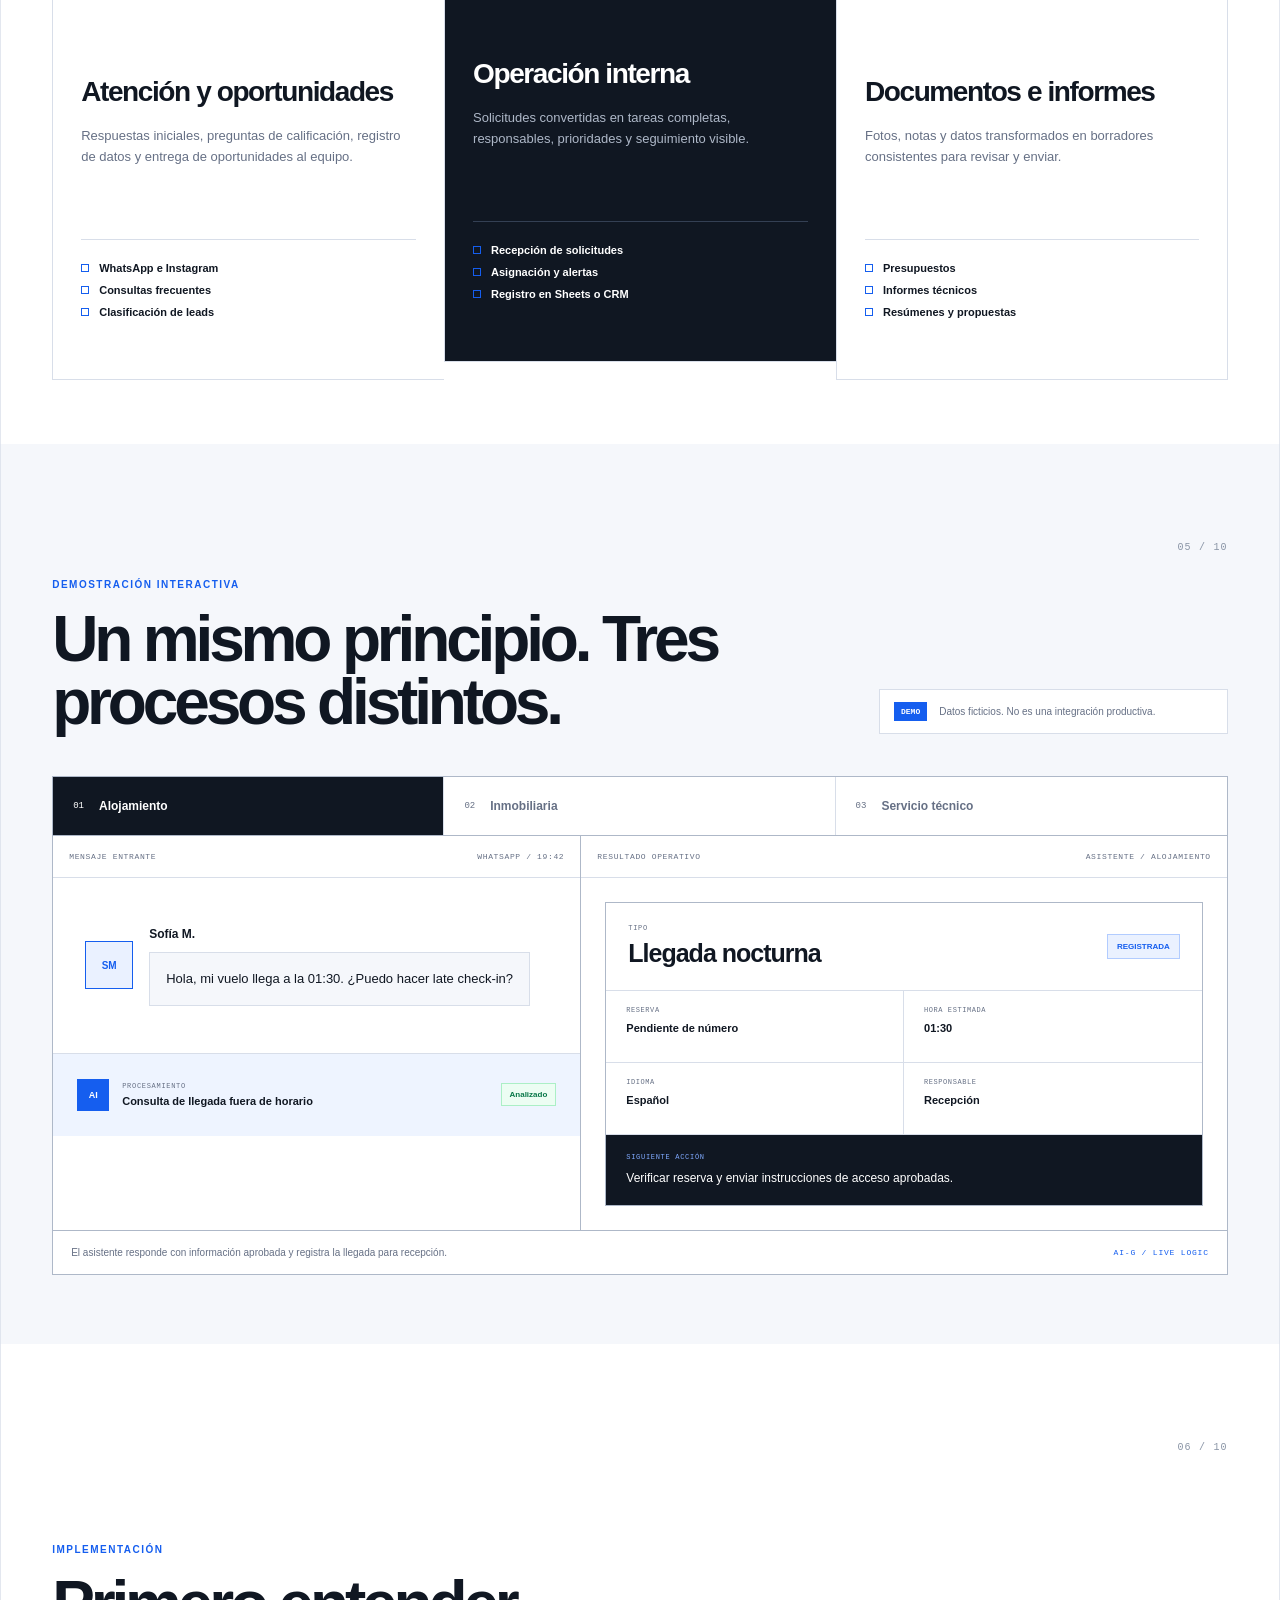
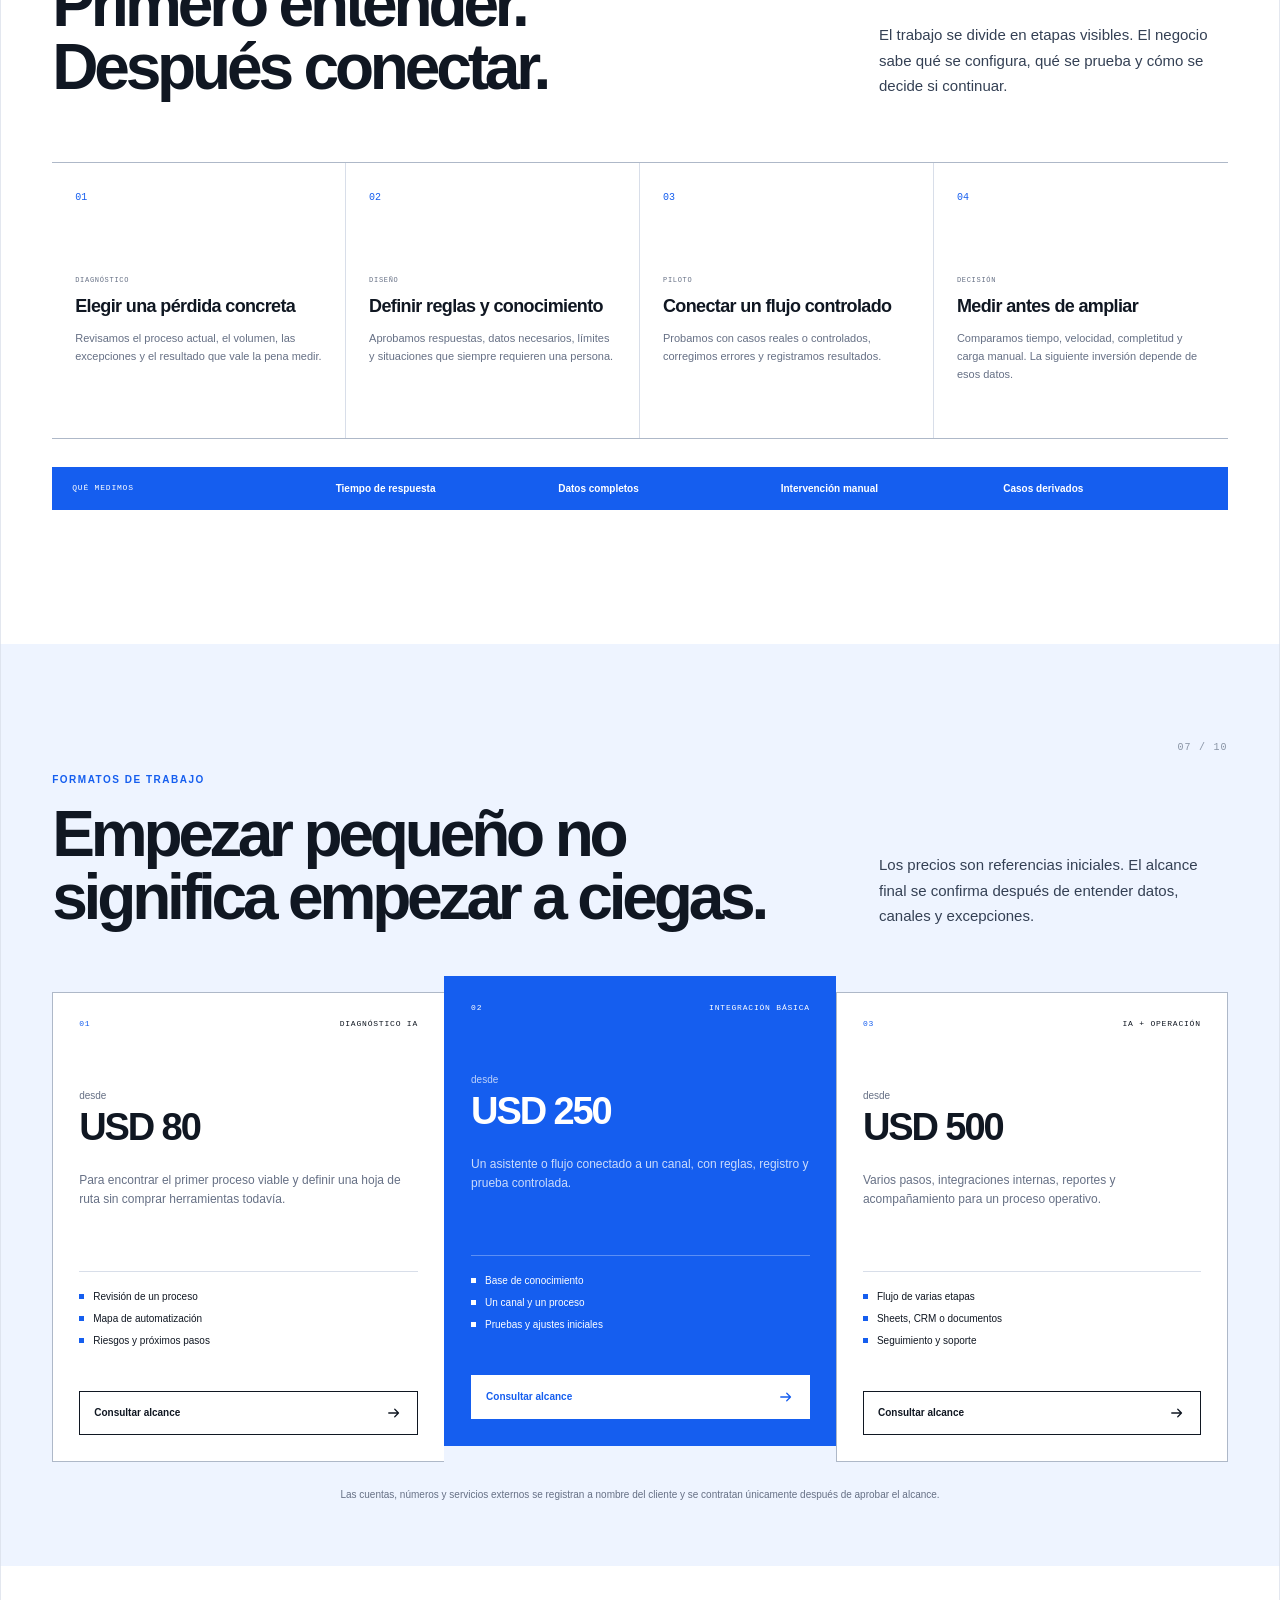
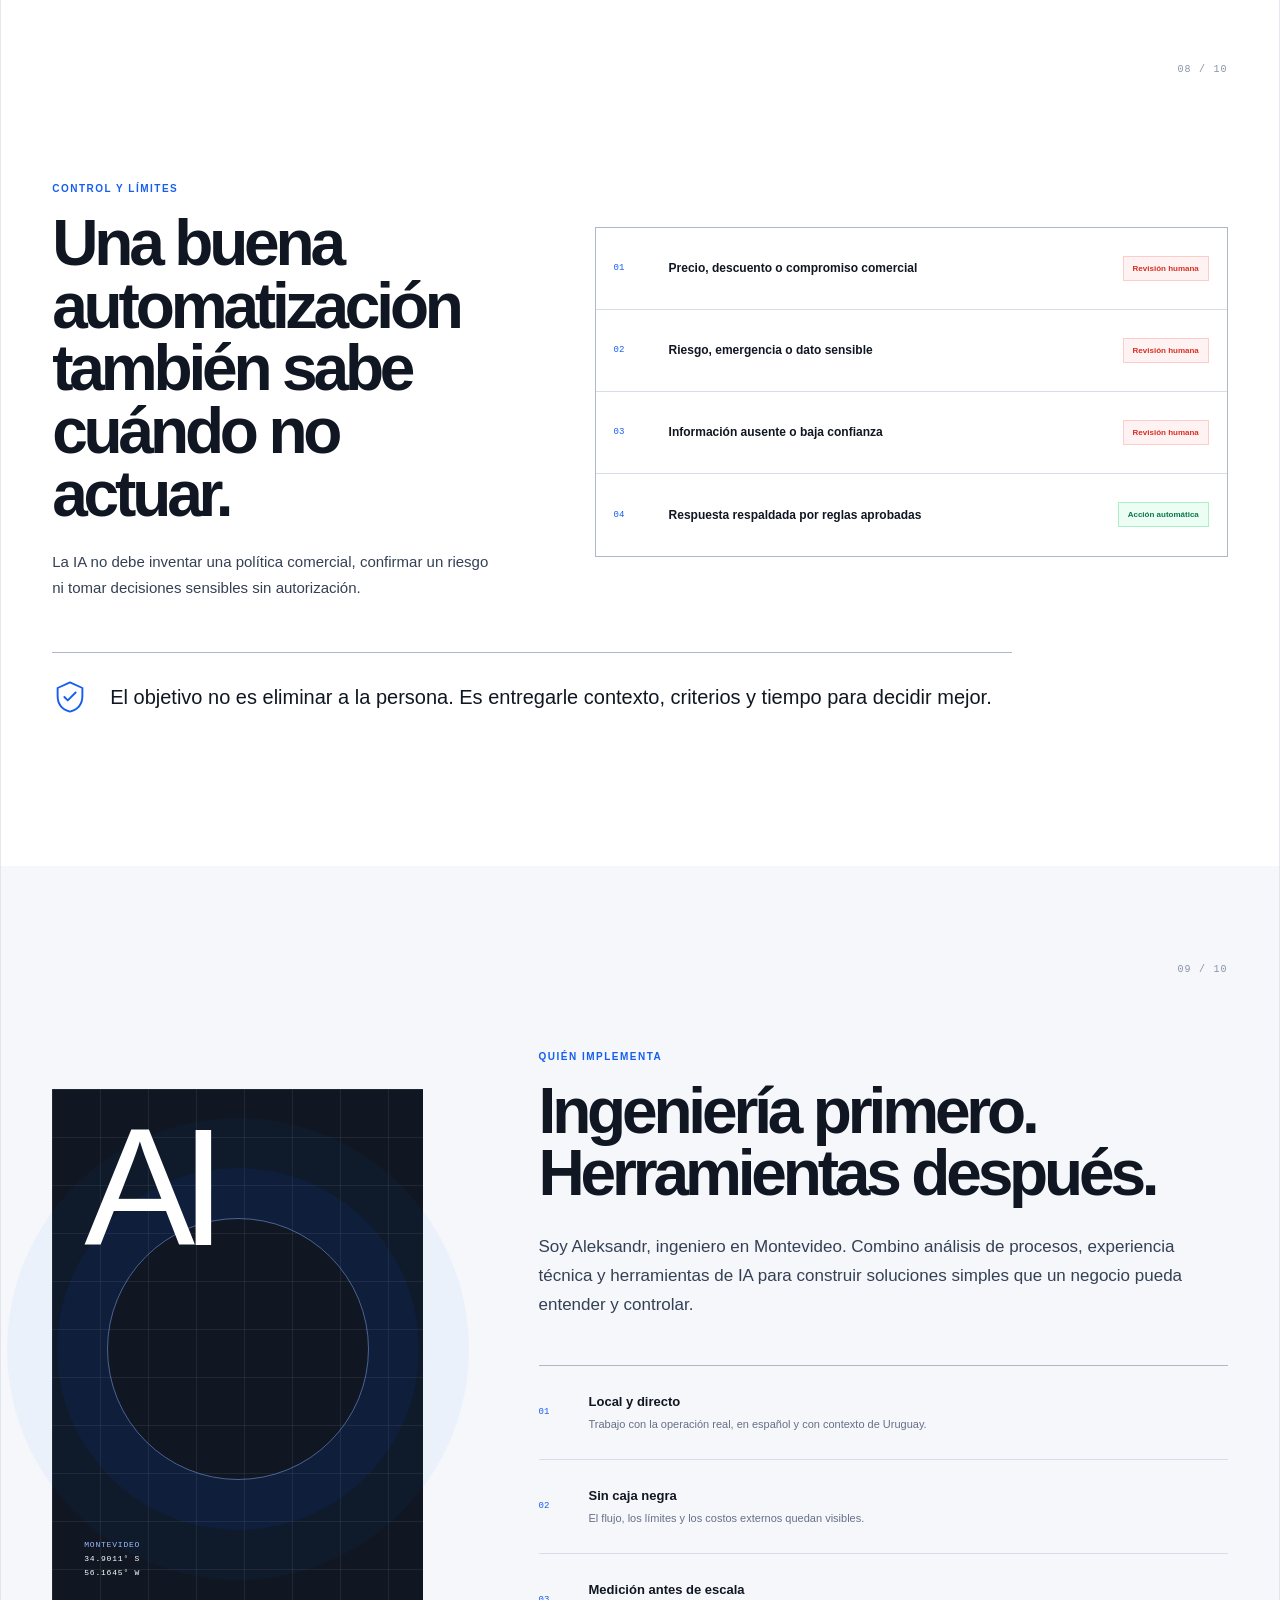
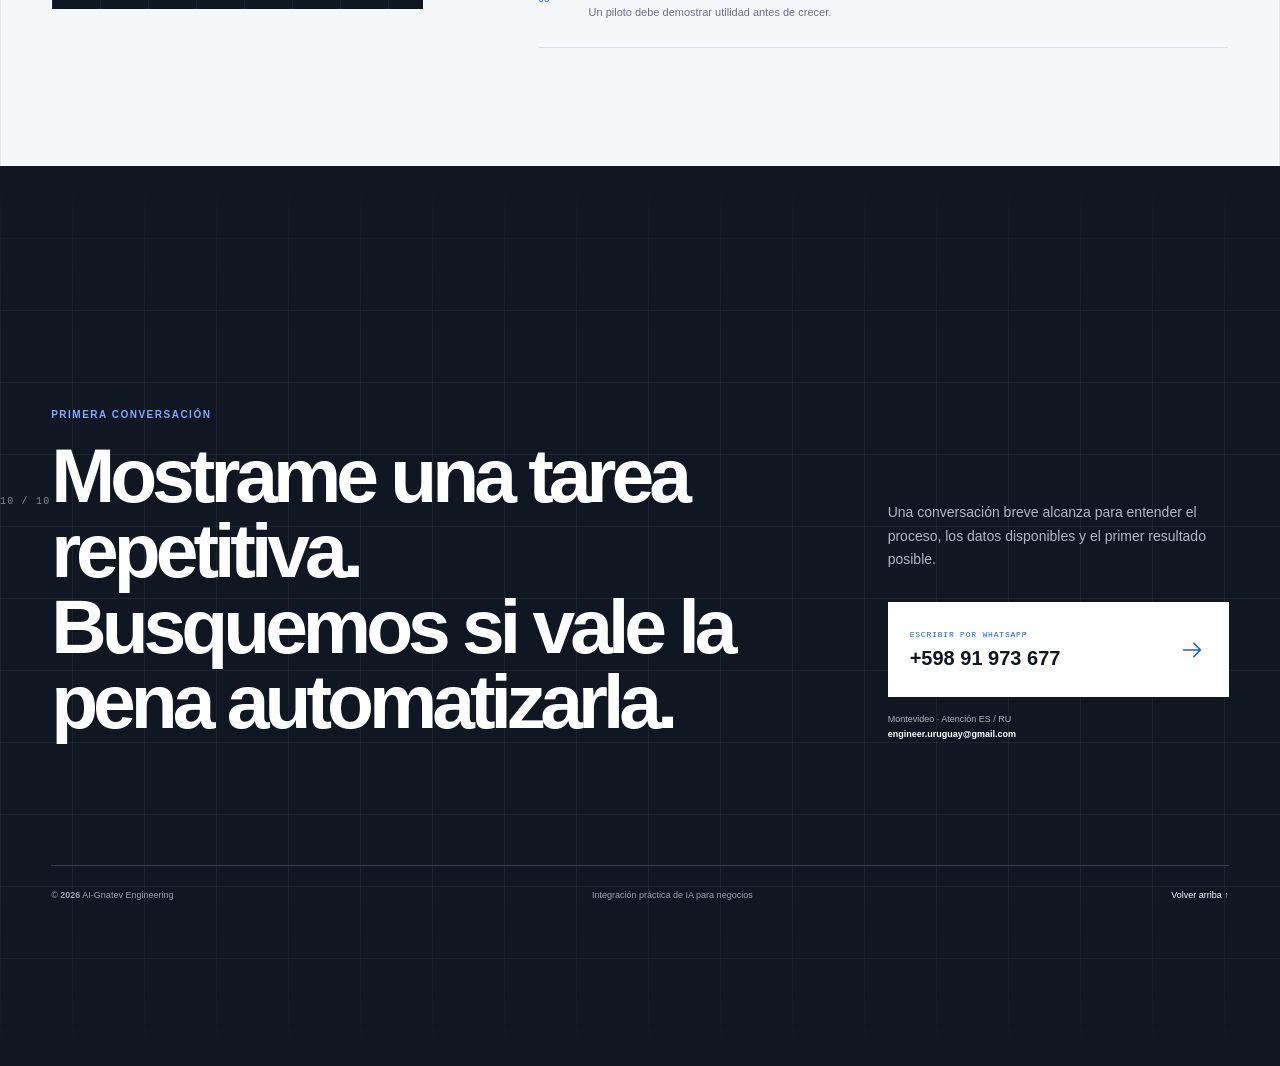
==== commit c586caac: "Publish AI-Gnatev Engineering presentation site" ====
--- a/index.html
+++ b/index.html
@@ -1,192 +1,794 @@
-<!DOCTYPE html>
+<!doctype html>
 <html lang="es">
-<head>
-    <meta charset="UTF-8">
-    <meta name="viewport" content="width=device-width, initial-scale=1.0">
-    <title>IGNATEV.AI | Soluciones de IA Industrial & PropTech</title>
-    <meta name="description" content="Especialista en IA aplicada a la industria y PropTech. Estrategias de mercado Uruguay-Rusia y soluciones B2B para inmobiliarias.">
-    <link rel="stylesheet" href="style.css">
-    <link href="https://fonts.googleapis.com/css2?family=Inter:wght@400;700&family=Oswald:wght@500;700&display=swap" rel="stylesheet">
-</head>
-<body>
-    <header>
-        <div class="container">
-            <nav>
-                <div class="logo">IGNATEV.<span>AI</span></div>
-                <ul>
-                    <li><a href="index.html" class="active">Home</a></li>
-                    <li><a href="services.html">Servicios</a></li>
-                    <li><a href="proptech-strategy.html">Estrategia</a></li>
-                    <li><a href="real-estate-services.html">PropTech</a></li>
-                </ul>
-                <div class="lang-switcher">
-                    <a href="index.html" class="active">ES</a> | <a href="index-ru.html">RU</a> | <a href="index-en.html">EN</a>
+  <head>
+    <meta charset="UTF-8" />
+    <meta name="viewport" content="width=device-width, initial-scale=1.0" />
+    <meta
+      name="description"
+      content="AI-Gnatev Engineering integra inteligencia artificial en procesos reales de pequeñas empresas en Montevideo: atención, operación y documentos."
+    />
+    <meta
+      property="og:title"
+      content="AI-Gnatev Engineering | Integración práctica de IA"
+    />
+    <meta
+      property="og:description"
+      content="IA conectada a procesos reales: responder, ordenar, registrar, preparar y derivar."
+    />
+    <meta property="og:type" content="website" />
+    <meta property="og:locale" content="es_UY" />
+    <meta name="theme-color" content="#f5f7fb" />
+    <title>AI-Gnatev Engineering | Integración práctica de IA</title>
+    <link rel="stylesheet" href="./styles.css" />
+  </head>
+  <body>
+    <a class="skip-link" href="#contenido" data-i18n="skip">Ir al contenido</a>
+
+    <header class="site-header" id="inicio">
+      <a class="brand" href="#inicio" aria-label="AI-Gnatev Engineering">
+        <span class="brand-mark" aria-hidden="true">
+          <i></i><i></i><i></i>
+        </span>
+        <span class="brand-copy">
+          <strong>AI-GNATEV</strong>
+          <small>ENGINEERING</small>
+        </span>
+      </a>
+
+      <nav class="desktop-nav" aria-label="Navegación principal">
+        <a href="#soluciones" data-i18n="navSolutions">Soluciones</a>
+        <a href="#demo" data-i18n="navDemo">Demostración</a>
+        <a href="#planes" data-i18n="navPlans">Planes</a>
+        <a href="#contacto" data-i18n="navContact">Contacto</a>
+      </nav>
+
+      <div class="header-actions">
+        <div class="language-switch" role="group" aria-label="Idioma">
+          <button class="active" type="button" data-lang="es" aria-pressed="true">
+            ES
+          </button>
+          <button type="button" data-lang="ru" aria-pressed="false">RU</button>
+        </div>
+        <a class="header-cta" data-whatsapp href="#" target="_blank" rel="noreferrer">
+          <span data-i18n="headerCta">Hablar por WhatsApp</span>
+          <svg viewBox="0 0 24 24" aria-hidden="true">
+            <path d="M5 12h13m-5-5 5 5-5 5" />
+          </svg>
+        </a>
+        <button
+          class="menu-button"
+          id="menuButton"
+          type="button"
+          aria-label="Abrir menú"
+          aria-expanded="false"
+          aria-controls="mobileNav"
+        >
+          <span></span><span></span>
+        </button>
+      </div>
+
+      <nav class="mobile-nav" id="mobileNav" aria-label="Navegación móvil">
+        <a href="#soluciones" data-i18n="navSolutions">Soluciones</a>
+        <a href="#demo" data-i18n="navDemo">Demostración</a>
+        <a href="#planes" data-i18n="navPlans">Planes</a>
+        <a href="#contacto" data-i18n="navContact">Contacto</a>
+      </nav>
+    </header>
+
+    <main id="contenido">
+      <section class="chapter hero" aria-labelledby="heroTitle">
+        <div class="chapter-index" aria-hidden="true">01 / 10</div>
+        <div class="hero-grid">
+          <div class="hero-copy">
+            <div class="eyebrow">
+              <span class="signal-dot"></span>
+              <span data-i18n="heroEyebrow"
+                >Ingeniería de IA · Montevideo, Uruguay</span
+              >
+            </div>
+            <h1 id="heroTitle" data-i18n="heroTitle">
+              IA que trabaja dentro de tu negocio.
+            </h1>
+            <p class="hero-lead" data-i18n="heroLead">
+              Integro inteligencia artificial en atención, operación y
+              documentos para que tu equipo responda antes, ordene mejor y
+              pierda menos oportunidades.
+            </p>
+            <div class="hero-actions">
+              <a class="button button-primary" href="#demo">
+                <span data-i18n="heroDemo">Ver cómo funciona</span>
+                <svg viewBox="0 0 24 24" aria-hidden="true">
+                  <path d="M5 12h13m-5-5 5 5-5 5" />
+                </svg>
+              </a>
+              <a
+                class="button button-secondary"
+                data-whatsapp
+                href="#"
+                target="_blank"
+                rel="noreferrer"
+                data-i18n="heroWhatsapp"
+                >Contar mi proceso</a
+              >
+            </div>
+            <div class="hero-facts" aria-label="Características">
+              <span><b>01</b><i data-i18n="factLocal">Implementación local</i></span>
+              <span><b>02</b><i data-i18n="factChannels">Canales existentes</i></span>
+              <span><b>03</b><i data-i18n="factHuman">Control humano</i></span>
+            </div>
+          </div>
+
+          <div class="hero-system" aria-label="Esquema de integración">
+            <div class="system-topline">
+              <span data-i18n="systemLabel">SISTEMA / EJEMPLO</span>
+              <span class="system-status"
+                ><i></i><span data-i18n="systemActive">Proceso activo</span></span
+              >
+            </div>
+            <div class="system-stage">
+              <div class="input-message">
+                <span class="input-channel">WA</span>
+                <div>
+                  <small data-i18n="systemInput">ENTRADA</small>
+                  <p data-i18n="systemMessage">
+                    Hola, necesito una cotización. ¿Pueden ayudarme?
+                  </p>
                 </div>
-            </nav>
-        </div>
-    </header>
-
-    <main>
-        <section class="hero container reveal">
-            <h1>Ingeniero de Sistemas de IA y <span>Automatización Industrial</span></h1>
-            <p>Implemento IA on-premise y automatización para aumentar el ROI, eliminar tiempos de inactividad y garantizar seguridad total de datos.</p>
-            <div class="btn-group">
-                <a href="#industrial-ai" class="btn-primary">IA Industrial</a>
-                <a href="#proptech-ai" class="btn-secondary">PropTech & Real Estate</a>
-            </div>
-        </section>
-
-        <section class="bg-alt reveal">
-            <div class="container">
-                <h3>A quién ayudo:</h3>
-                <div class="grid">
-                    <div class="card">
-                        <h3>Industria & PYMEs</h3>
-                        <p>Optimización de plantas y líneas de producción.</p>
-                    </div>
-                    <div class="card">
-                        <h3>Agencias & Desarrolladores</h3>
-                        <p>Automatización de ventas con IA.</p>
-                    </div>
-                    <div class="card">
-                        <h3>Inversores</h3>
-                        <p>Auditoría técnica y búsqueda de activos rentables.</p>
-                    </div>
+              </div>
+              <div class="system-line">
+                <span></span>
+                <b data-i18n="systemProcessing">IA + reglas del negocio</b>
+                <span></span>
+              </div>
+              <div class="system-output-grid">
+                <article>
+                  <small data-i18n="systemClassify">CLASIFICAR</small>
+                  <strong data-i18n="systemLead">Nueva oportunidad</strong>
+                </article>
+                <article>
+                  <small data-i18n="systemCollect">COMPLETAR</small>
+                  <strong data-i18n="systemData">Datos necesarios</strong>
+                </article>
+                <article>
+                  <small data-i18n="systemAct">ACTUAR</small>
+                  <strong data-i18n="systemAction">Tarea para el equipo</strong>
+                </article>
+              </div>
+            </div>
+            <footer class="system-footer">
+              <span>AI-G / FLOW 001</span>
+              <span data-i18n="systemDisclaimer">Esquema demostrativo</span>
+            </footer>
+          </div>
+        </div>
+      </section>
+
+      <section class="chapter losses" aria-labelledby="lossesTitle">
+        <div class="chapter-index" aria-hidden="true">02 / 10</div>
+        <div class="section-heading">
+          <div>
+            <span class="section-tag" data-i18n="lossesTag">EL PROBLEMA</span>
+            <h2 id="lossesTitle" data-i18n="lossesTitle">
+              La pérdida no siempre aparece en una factura.
+            </h2>
+          </div>
+          <p data-i18n="lossesIntro">
+            Aparece como una consulta sin respuesta, datos que hay que pedir dos
+            veces o una hora dedicada a reconstruir información dispersa.
+          </p>
+        </div>
+        <div class="loss-grid">
+          <article>
+            <span>01</span>
+            <div class="loss-icon" aria-hidden="true">
+              <svg viewBox="0 0 40 40">
+                <path d="M7 9h26v17H17l-8 6v-6H7z" />
+                <path d="M13 15h14M13 20h9" />
+              </svg>
+            </div>
+            <h3 data-i18n="lossOneTitle">Respuestas que llegan tarde</h3>
+            <p data-i18n="lossOneText">
+              El cliente pregunta, espera y termina hablando con otra empresa.
+            </p>
+          </article>
+          <article>
+            <span>02</span>
+            <div class="loss-icon" aria-hidden="true">
+              <svg viewBox="0 0 40 40">
+                <path d="M8 8h10v10H8zM22 8h10v10H22zM8 22h10v10H8z" />
+                <path d="M27 22v10m-5-5h10" />
+              </svg>
+            </div>
+            <h3 data-i18n="lossTwoTitle">Información desordenada</h3>
+            <p data-i18n="lossTwoText">
+              Mensajes, fotos y decisiones quedan separados entre chats y
+              personas.
+            </p>
+          </article>
+          <article>
+            <span>03</span>
+            <div class="loss-icon" aria-hidden="true">
+              <svg viewBox="0 0 40 40">
+                <circle cx="20" cy="20" r="13" />
+                <path d="M20 12v9l6 3" />
+              </svg>
+            </div>
+            <h3 data-i18n="lossThreeTitle">Trabajo manual repetido</h3>
+            <p data-i18n="lossThreeText">
+              El equipo copia datos, prepara documentos y responde lo mismo una
+              y otra vez.
+            </p>
+          </article>
+        </div>
+        <div class="loss-statement">
+          <span data-i18n="lossStatementLabel">PRINCIPIO DE TRABAJO</span>
+          <p data-i18n="lossStatement">
+            No automatizo por moda. Primero localizo una pérdida concreta;
+            después diseño un flujo que pueda medirse.
+          </p>
+        </div>
+      </section>
+
+      <section class="chapter flow" aria-labelledby="flowTitle">
+        <div class="chapter-index" aria-hidden="true">03 / 10</div>
+        <div class="section-heading">
+          <div>
+            <span class="section-tag" data-i18n="flowTag">ARQUITECTURA SIMPLE</span>
+            <h2 id="flowTitle" data-i18n="flowTitle">
+              El mensaje no termina en una respuesta. Termina en una acción.
+            </h2>
+          </div>
+          <p data-i18n="flowIntro">
+            La IA se conecta al proceso existente, usa información aprobada y
+            sabe cuándo detenerse para entregar el caso a una persona.
+          </p>
+        </div>
+        <div class="flow-diagram" role="img" aria-label="Flujo de automatización">
+          <article>
+            <span class="flow-number">01</span>
+            <div class="flow-node">
+              <small data-i18n="flowInputLabel">ENTRADA</small>
+              <strong data-i18n="flowInputTitle">Mensaje o documento</strong>
+              <p data-i18n="flowInputText">WhatsApp, email, formulario o archivo.</p>
+            </div>
+          </article>
+          <i class="connector" aria-hidden="true"></i>
+          <article>
+            <span class="flow-number">02</span>
+            <div class="flow-node node-blue">
+              <small data-i18n="flowAiLabel">PROCESAMIENTO</small>
+              <strong data-i18n="flowAiTitle">IA + conocimiento</strong>
+              <p data-i18n="flowAiText">Clasifica, extrae, redacta y verifica reglas.</p>
+            </div>
+          </article>
+          <i class="connector" aria-hidden="true"></i>
+          <article>
+            <span class="flow-number">03</span>
+            <div class="flow-node">
+              <small data-i18n="flowActionLabel">RESULTADO</small>
+              <strong data-i18n="flowActionTitle">Acción registrada</strong>
+              <p data-i18n="flowActionText">Respuesta, tarea, ficha, informe o alerta.</p>
+            </div>
+          </article>
+          <i class="connector split" aria-hidden="true"></i>
+          <article>
+            <span class="flow-number">04</span>
+            <div class="flow-node node-human">
+              <small data-i18n="flowHumanLabel">EXCEPCIÓN</small>
+              <strong data-i18n="flowHumanTitle">Decisión humana</strong>
+              <p data-i18n="flowHumanText">Precio, riesgo, conflicto o baja confianza.</p>
+            </div>
+          </article>
+        </div>
+        <div class="flow-caption">
+          <span>INPUT</span><b></b><span>LOGIC</span><b></b><span>OUTPUT</span
+          ><b></b><span>CONTROL</span>
+        </div>
+      </section>
+
+      <section class="chapter solutions" id="soluciones" aria-labelledby="solutionsTitle">
+        <div class="chapter-index" aria-hidden="true">04 / 10</div>
+        <div class="section-heading">
+          <div>
+            <span class="section-tag" data-i18n="solutionsTag">SOLUCIONES</span>
+            <h2 id="solutionsTitle" data-i18n="solutionsTitle">
+              Tres lugares donde la IA puede empezar a producir valor.
+            </h2>
+          </div>
+          <p data-i18n="solutionsIntro">
+            El piloto empieza por un proceso estrecho. Si funciona, se amplía;
+            si no, no se construye una plataforma innecesaria.
+          </p>
+        </div>
+        <div class="solution-grid">
+          <article class="solution-card">
+            <header>
+              <span>01</span>
+              <svg viewBox="0 0 48 48" aria-hidden="true">
+                <path d="M8 10h32v22H22L11 40v-8H8z" />
+                <path d="M15 18h18M15 24h12" />
+              </svg>
+            </header>
+            <h3 data-i18n="solutionOneTitle">Atención y oportunidades</h3>
+            <p data-i18n="solutionOneText">
+              Respuestas iniciales, preguntas de calificación, registro de datos
+              y entrega de oportunidades al equipo.
+            </p>
+            <ul>
+              <li data-i18n="solutionOneA">WhatsApp e Instagram</li>
+              <li data-i18n="solutionOneB">Consultas frecuentes</li>
+              <li data-i18n="solutionOneC">Clasificación de leads</li>
+            </ul>
+          </article>
+          <article class="solution-card featured">
+            <header>
+              <span>02</span>
+              <svg viewBox="0 0 48 48" aria-hidden="true">
+                <path d="M9 9h12v12H9zM27 9h12v12H27zM9 27h12v12H9z" />
+                <path d="M33 27v12m-6-6h12" />
+              </svg>
+            </header>
+            <h3 data-i18n="solutionTwoTitle">Operación interna</h3>
+            <p data-i18n="solutionTwoText">
+              Solicitudes convertidas en tareas completas, responsables,
+              prioridades y seguimiento visible.
+            </p>
+            <ul>
+              <li data-i18n="solutionTwoA">Recepción de solicitudes</li>
+              <li data-i18n="solutionTwoB">Asignación y alertas</li>
+              <li data-i18n="solutionTwoC">Registro en Sheets o CRM</li>
+            </ul>
+          </article>
+          <article class="solution-card">
+            <header>
+              <span>03</span>
+              <svg viewBox="0 0 48 48" aria-hidden="true">
+                <path d="M13 7h17l7 7v27H13z" />
+                <path d="M30 7v8h7M19 22h12M19 28h12M19 34h8" />
+              </svg>
+            </header>
+            <h3 data-i18n="solutionThreeTitle">Documentos e informes</h3>
+            <p data-i18n="solutionThreeText">
+              Fotos, notas y datos transformados en borradores consistentes para
+              revisar y enviar.
+            </p>
+            <ul>
+              <li data-i18n="solutionThreeA">Presupuestos</li>
+              <li data-i18n="solutionThreeB">Informes técnicos</li>
+              <li data-i18n="solutionThreeC">Resúmenes y propuestas</li>
+            </ul>
+          </article>
+        </div>
+      </section>
+
+      <section class="chapter demo" id="demo" aria-labelledby="demoTitle">
+        <div class="chapter-index" aria-hidden="true">05 / 10</div>
+        <div class="section-heading demo-heading">
+          <div>
+            <span class="section-tag" data-i18n="demoTag"
+              >DEMOSTRACIÓN INTERACTIVA</span
+            >
+            <h2 id="demoTitle" data-i18n="demoTitle">
+              Un mismo principio. Tres procesos distintos.
+            </h2>
+          </div>
+          <div class="demo-notice">
+            <span>DEMO</span>
+            <p data-i18n="demoNotice">
+              Datos ficticios. No es una integración productiva.
+            </p>
+          </div>
+        </div>
+
+        <div class="demo-tabs" role="tablist" aria-label="Escenarios">
+          <button
+            class="active"
+            id="tabHostel"
+            type="button"
+            role="tab"
+            aria-selected="true"
+            aria-controls="demoPanel"
+            data-scenario="hostel"
+          >
+            <span>01</span><b data-i18n="demoHostel">Alojamiento</b>
+          </button>
+          <button
+            id="tabRealestate"
+            type="button"
+            role="tab"
+            aria-selected="false"
+            aria-controls="demoPanel"
+            data-scenario="realestate"
+          >
+            <span>02</span><b data-i18n="demoRealestate">Inmobiliaria</b>
+          </button>
+          <button
+            id="tabService"
+            type="button"
+            role="tab"
+            aria-selected="false"
+            aria-controls="demoPanel"
+            data-scenario="service"
+          >
+            <span>03</span><b data-i18n="demoService">Servicio técnico</b>
+          </button>
+        </div>
+
+        <div class="demo-workspace" id="demoPanel" role="tabpanel" tabindex="0">
+          <div class="demo-message-column">
+            <div class="demo-column-head">
+              <span data-i18n="demoIncoming">MENSAJE ENTRANTE</span>
+              <i>WHATSAPP / 19:42</i>
+            </div>
+            <div class="demo-message">
+              <div class="demo-avatar" id="demoAvatar">SM</div>
+              <div>
+                <strong id="demoPerson">Sofía M.</strong>
+                <p id="demoMessage">
+                  Hola, mi vuelo llega a la 01:30. ¿Puedo hacer late check-in?
+                </p>
+              </div>
+            </div>
+            <div class="demo-processing">
+              <span class="processing-mark">AI</span>
+              <div>
+                <small data-i18n="demoProcessing">PROCESAMIENTO</small>
+                <strong id="demoProcessingText"
+                  >Consulta de llegada fuera de horario</strong
+                >
+              </div>
+              <span class="processing-state" data-i18n="demoAnalyzed"
+                >Analizado</span
+              >
+            </div>
+          </div>
+
+          <div class="demo-result-column">
+            <div class="demo-column-head">
+              <span data-i18n="demoResult">RESULTADO OPERATIVO</span>
+              <i id="demoProductLabel">ASISTENTE / ALOJAMIENTO</i>
+            </div>
+            <div class="result-card">
+              <header>
+                <div>
+                  <small id="demoTypeLabel">TIPO</small>
+                  <h3 id="demoResultTitle">Llegada nocturna</h3>
                 </div>
-            </div>
-        </section>
-
-        <section id="industrial-ai" class="container reveal">
-            <h2 class="section-title">IA en la Industria</h2>
-            <div class="grid">
-                <div class="card">
-                    <h3>Auditoría y roadmap</h3>
-                    <p>Análisis exhaustivo de procesos, cálculo preciso de ROI y diseño de un plan de implementación por etapas.</p>
+                <span id="demoStatus">REGISTRADA</span>
+              </header>
+              <dl id="demoFields"></dl>
+              <div class="result-action">
+                <small data-i18n="demoNextAction">SIGUIENTE ACCIÓN</small>
+                <p id="demoAction">
+                  Verificar reserva y enviar instrucciones de acceso aprobadas.
+                </p>
+              </div>
+            </div>
+          </div>
+        </div>
+        <div class="demo-footnote">
+          <p id="demoFootnote">
+            El asistente responde con información aprobada y registra la llegada
+            para recepción.
+          </p>
+          <span>AI-G / LIVE LOGIC</span>
+        </div>
+      </section>
+
+      <section class="chapter implementation" aria-labelledby="implementationTitle">
+        <div class="chapter-index" aria-hidden="true">06 / 10</div>
+        <div class="section-heading">
+          <div>
+            <span class="section-tag" data-i18n="implementationTag"
+              >IMPLEMENTACIÓN</span
+            >
+            <h2 id="implementationTitle" data-i18n="implementationTitle">
+              Primero entender. Después conectar.
+            </h2>
+          </div>
+          <p data-i18n="implementationIntro">
+            El trabajo se divide en etapas visibles. El negocio sabe qué se
+            configura, qué se prueba y cómo se decide si continuar.
+          </p>
+        </div>
+        <ol class="implementation-steps">
+          <li>
+            <span>01</span>
+            <div>
+              <small data-i18n="stepOneLabel">DIAGNÓSTICO</small>
+              <h3 data-i18n="stepOneTitle">Elegir una pérdida concreta</h3>
+              <p data-i18n="stepOneText">
+                Revisamos el proceso actual, el volumen, las excepciones y el
+                resultado que vale la pena medir.
+              </p>
+            </div>
+          </li>
+          <li>
+            <span>02</span>
+            <div>
+              <small data-i18n="stepTwoLabel">DISEÑO</small>
+              <h3 data-i18n="stepTwoTitle">Definir reglas y conocimiento</h3>
+              <p data-i18n="stepTwoText">
+                Aprobamos respuestas, datos necesarios, límites y situaciones
+                que siempre requieren una persona.
+              </p>
+            </div>
+          </li>
+          <li>
+            <span>03</span>
+            <div>
+              <small data-i18n="stepThreeLabel">PILOTO</small>
+              <h3 data-i18n="stepThreeTitle">Conectar un flujo controlado</h3>
+              <p data-i18n="stepThreeText">
+                Probamos con casos reales o controlados, corregimos errores y
+                registramos resultados.
+              </p>
+            </div>
+          </li>
+          <li>
+            <span>04</span>
+            <div>
+              <small data-i18n="stepFourLabel">DECISIÓN</small>
+              <h3 data-i18n="stepFourTitle">Medir antes de ampliar</h3>
+              <p data-i18n="stepFourText">
+                Comparamos tiempo, velocidad, completitud y carga manual. La
+                siguiente inversión depende de esos datos.
+              </p>
+            </div>
+          </li>
+        </ol>
+        <div class="measurement-strip">
+          <span data-i18n="measureTitle">QUÉ MEDIMOS</span>
+          <b data-i18n="measureOne">Tiempo de respuesta</b>
+          <b data-i18n="measureTwo">Datos completos</b>
+          <b data-i18n="measureThree">Intervención manual</b>
+          <b data-i18n="measureFour">Casos derivados</b>
+        </div>
+      </section>
+
+      <section class="chapter plans" id="planes" aria-labelledby="plansTitle">
+        <div class="chapter-index" aria-hidden="true">07 / 10</div>
+        <div class="section-heading">
+          <div>
+            <span class="section-tag" data-i18n="plansTag">FORMATOS DE TRABAJO</span>
+            <h2 id="plansTitle" data-i18n="plansTitle">
+              Empezar pequeño no significa empezar a ciegas.
+            </h2>
+          </div>
+          <p data-i18n="plansIntro">
+            Los precios son referencias iniciales. El alcance final se confirma
+            después de entender datos, canales y excepciones.
+          </p>
+        </div>
+        <div class="plans-grid">
+          <article class="plan-card">
+            <header>
+              <span>01</span>
+              <small data-i18n="planOneName">DIAGNÓSTICO IA</small>
+            </header>
+            <div class="plan-price">
+              <span data-i18n="from">desde</span>
+              <strong>USD 80</strong>
+            </div>
+            <p data-i18n="planOneText">
+              Para encontrar el primer proceso viable y definir una hoja de ruta
+              sin comprar herramientas todavía.
+            </p>
+            <ul>
+              <li data-i18n="planOneA">Revisión de un proceso</li>
+              <li data-i18n="planOneB">Mapa de automatización</li>
+              <li data-i18n="planOneC">Riesgos y próximos pasos</li>
+            </ul>
+            <a data-whatsapp href="#" target="_blank" rel="noreferrer"
+              ><span data-i18n="planCta">Consultar alcance</span
+              ><svg viewBox="0 0 24 24" aria-hidden="true">
+                <path d="M5 12h13m-5-5 5 5-5 5" /></svg
+            ></a>
+          </article>
+          <article class="plan-card plan-featured">
+            <header>
+              <span>02</span>
+              <small data-i18n="planTwoName">INTEGRACIÓN BÁSICA</small>
+            </header>
+            <div class="plan-price">
+              <span data-i18n="from">desde</span>
+              <strong>USD 250</strong>
+            </div>
+            <p data-i18n="planTwoText">
+              Un asistente o flujo conectado a un canal, con reglas, registro y
+              prueba controlada.
+            </p>
+            <ul>
+              <li data-i18n="planTwoA">Base de conocimiento</li>
+              <li data-i18n="planTwoB">Un canal y un proceso</li>
+              <li data-i18n="planTwoC">Pruebas y ajustes iniciales</li>
+            </ul>
+            <a data-whatsapp href="#" target="_blank" rel="noreferrer"
+              ><span data-i18n="planCta">Consultar alcance</span
+              ><svg viewBox="0 0 24 24" aria-hidden="true">
+                <path d="M5 12h13m-5-5 5 5-5 5" /></svg
+            ></a>
+          </article>
+          <article class="plan-card">
+            <header>
+              <span>03</span>
+              <small data-i18n="planThreeName">IA + OPERACIÓN</small>
+            </header>
+            <div class="plan-price">
+              <span data-i18n="from">desde</span>
+              <strong>USD 500</strong>
+            </div>
+            <p data-i18n="planThreeText">
+              Varios pasos, integraciones internas, reportes y acompañamiento
+              para un proceso operativo.
+            </p>
+            <ul>
+              <li data-i18n="planThreeA">Flujo de varias etapas</li>
+              <li data-i18n="planThreeB">Sheets, CRM o documentos</li>
+              <li data-i18n="planThreeC">Seguimiento y soporte</li>
+            </ul>
+            <a data-whatsapp href="#" target="_blank" rel="noreferrer"
+              ><span data-i18n="planCta">Consultar alcance</span
+              ><svg viewBox="0 0 24 24" aria-hidden="true">
+                <path d="M5 12h13m-5-5 5 5-5 5" /></svg
+            ></a>
+          </article>
+        </div>
+        <p class="plans-note" data-i18n="plansNote">
+          Las cuentas, números y servicios externos se registran a nombre del
+          cliente y se contratan únicamente después de aprobar el alcance.
+        </p>
+      </section>
+
+      <section class="chapter control" aria-labelledby="controlTitle">
+        <div class="chapter-index" aria-hidden="true">08 / 10</div>
+        <div class="control-grid">
+          <div class="control-copy">
+            <span class="section-tag" data-i18n="controlTag">CONTROL Y LÍMITES</span>
+            <h2 id="controlTitle" data-i18n="controlTitle">
+              Una buena automatización también sabe cuándo no actuar.
+            </h2>
+            <p data-i18n="controlIntro">
+              La IA no debe inventar una política comercial, confirmar un riesgo
+              ni tomar decisiones sensibles sin autorización.
+            </p>
+          </div>
+          <div class="control-board">
+            <div class="control-row">
+              <span>01</span>
+              <b data-i18n="controlOne">Precio, descuento o compromiso comercial</b>
+              <em data-i18n="humanReview">Revisión humana</em>
+            </div>
+            <div class="control-row">
+              <span>02</span>
+              <b data-i18n="controlTwo">Riesgo, emergencia o dato sensible</b>
+              <em data-i18n="humanReview">Revisión humana</em>
+            </div>
+            <div class="control-row">
+              <span>03</span>
+              <b data-i18n="controlThree">Información ausente o baja confianza</b>
+              <em data-i18n="humanReview">Revisión humana</em>
+            </div>
+            <div class="control-row">
+              <span>04</span>
+              <b data-i18n="controlFour">Respuesta respaldada por reglas aprobadas</b>
+              <em class="auto" data-i18n="automaticAction">Acción automática</em>
+            </div>
+          </div>
+        </div>
+        <div class="control-principle">
+          <svg viewBox="0 0 32 32" aria-hidden="true">
+            <path d="M16 3 5 8v7c0 7 4 12 11 14 7-2 11-7 11-14V8z" />
+            <path d="m11 16 3 3 7-7" />
+          </svg>
+          <p data-i18n="controlPrinciple">
+            El objetivo no es eliminar a la persona. Es entregarle contexto,
+            criterios y tiempo para decidir mejor.
+          </p>
+        </div>
+      </section>
+
+      <section class="chapter about" aria-labelledby="aboutTitle">
+        <div class="chapter-index" aria-hidden="true">09 / 10</div>
+        <div class="about-grid">
+          <div class="about-identity" aria-hidden="true">
+            <span class="about-monogram">AI</span>
+            <div>
+              <span>MONTEVIDEO</span>
+              <b>34.9011° S</b>
+              <b>56.1645° W</b>
+            </div>
+          </div>
+          <div class="about-copy">
+            <span class="section-tag" data-i18n="aboutTag">QUIÉN IMPLEMENTA</span>
+            <h2 id="aboutTitle" data-i18n="aboutTitle">
+              Ingeniería primero. Herramientas después.
+            </h2>
+            <p class="about-lead" data-i18n="aboutLead">
+              Soy Aleksandr, ingeniero en Montevideo. Combino análisis de
+              procesos, experiencia técnica y herramientas de IA para construir
+              soluciones simples que un negocio pueda entender y controlar.
+            </p>
+            <div class="about-values">
+              <article>
+                <span>01</span>
+                <div>
+                  <strong data-i18n="aboutOneTitle">Local y directo</strong>
+                  <p data-i18n="aboutOneText">
+                    Trabajo con la operación real, en español y con contexto de
+                    Uruguay.
+                  </p>
                 </div>
-                <div class="card">
-                    <h3>LLM local en planta</h3>
-                    <p>Despliegue de modelos en servidores propios, conexión con manuales y planos técnicos, y capacitación técnica.</p>
+              </article>
+              <article>
+                <span>02</span>
+                <div>
+                  <strong data-i18n="aboutTwoTitle">Sin caja negra</strong>
+                  <p data-i18n="aboutTwoText">
+                    El flujo, los límites y los costos externos quedan visibles.
+                  </p>
                 </div>
-                <div class="card">
-                    <h3>Monitoreo predictivo</h3>
-                    <p>Captura de datos de equipos en tiempo real, alertas tempranas de fallas y reducción drástica de paradas.</p>
+              </article>
+              <article>
+                <span>03</span>
+                <div>
+                  <strong data-i18n="aboutThreeTitle">Medición antes de escala</strong>
+                  <p data-i18n="aboutThreeText">
+                    Un piloto debe demostrar utilidad antes de crecer.
+                  </p>
                 </div>
-            </div>
-        </section>
-
-        <section id="proptech-ai" class="bg-alt reveal">
-            <div class="container">
-                <h2 class="section-title">PropTech para inmobiliarias en Uruguay</h2>
-                <p>Te ayudo a vender más rápido y con menos estrés: desde fotos AI hasta asistentes 24/7 en WhatsApp.</p>
-                
-                <div class="grid">
-                    <div class="card">
-                        <h3>AI Virtual Staging</h3>
-                        <p>Fotos atractivas sin staging físico, listas en horas, no en días.</p>
-                    </div>
-                    <div class="card">
-                        <h3>Generación de listings</h3>
-                        <p>Textos claros y persuasivos adaptados a portales locales como InfoCasas.</p>
-                    </div>
-                    <div class="card">
-                        <h3>Asistente de WhatsApp</h3>
-                        <p>Responde consultas 24/7, califica leads y te pasa solo clientes calientes.</p>
-                    </div>
-                </div>
-
-                <div class="product-sub-box">
-                    <div class="grid">
-                        <div>
-                            <h3>Piloto 30 días</h3>
-                            <p>1 inmueble + bot básico de WhatsApp.</p>
-                        </div>
-                        <div>
-                            <h3>Implementación completa</h3>
-                            <p>Conexión con tu flujo actual, entrenamiento de equipo.</p>
-                        </div>
-                    </div>
-                </div>
-
-                <div class="btn-group">
-                    <a href="https://wa.me/59891973677" target="_blank" rel="noopener noreferrer" class="btn-primary">Escribir por WhatsApp</a>
-                    <a href="https://t.me/ignatev_Aleksandr" target="_blank" rel="noopener noreferrer" class="btn-secondary">o Telegram</a>
-                </div>
-            </div>
-        </section>
-
-        <section id="why-uruguay" class="container reveal">
-            <h2 class="section-title">Por qué Uruguay ahora</h2>
-            <div class="grid">
-                <ul class="bullets">
-                    <li><strong>Estabilidad Macroeconómica:</strong> Un refugio seguro para el capital con reglas claras.</li>
-                    <li><strong>Vivienda Promovida:</strong> Exoneraciones impositivas masivas que impulsan el desarrollo.</li>
-                    <li><strong>Crecimiento Sostenido:</strong> Inversión récord en infraestructura y tecnología.</li>
-                    <li><strong>Hub de Innovación:</strong> Ecosistema ideal para el despliegue de soluciones AI.</li>
-                </ul>
-            </div>
-        </section>
-
-        <section id="comparison" class="bg-alt reveal">
-            <div class="container">
-                <h2 class="section-title">Uruguay vs Rusia: la oportunidad</h2>
-                <div class="grid">
-                    <div class="card">
-                        <h3>Uruguay</h3>
-                        <p>Estabilidad macro, baja saturación tecnológica, dominancia de WhatsApp, alta demanda de modernización.</p>
-                    </div>
-                    <div class="card">
-                        <h3>Rusia</h3>
-                        <p>PropTech hiper-digitalizado, madurez en AVM, pero con restricciones de capital.</p>
-                    </div>
-                </div>
-                <p style="margin-top: 2rem; font-style: italic;">Construyo el puente tecnológico integrando la madurez del PropTech ruso con las oportunidades del mercado uruguayo mediante productos de IA a medida.</p>
-                <div class="btn-group">
-                    <a href="proptech-strategy.html" class="btn-secondary">Ver Estrategia PropTech completa</a>
-                </div>
-            </div>
-        </section>
-
-        <section id="contacto-directo" class="container reveal">
-            <h2 class="section-title">Contacto directo</h2>
-            <p>Escribime por WhatsApp o Telegram y vemos si te puedo ayudar en 15 minutos.</p>
-            <div style="margin: 2rem 0;">
-                <p><strong>WhatsApp:</strong> +598 91 973 677</p>
-                <p><strong>Telegram:</strong> https://t.me/ignatev_Aleksandr</p>
-            </div>
-            <div class="btn-group">
-                <a href="https://wa.me/59891973677" target="_blank" rel="noopener noreferrer" class="btn-primary">Escribir por WhatsApp</a>
-                <a href="https://t.me/ignatev_Aleksandr" target="_blank" rel="noopener noreferrer" class="btn-secondary">Hablar por Telegram</a>
-            </div>
-        </section>
+              </article>
+            </div>
+          </div>
+        </div>
+      </section>
+
+      <section class="chapter contact" id="contacto" aria-labelledby="contactTitle">
+        <div class="chapter-index light" aria-hidden="true">10 / 10</div>
+        <div class="contact-grid">
+          <div>
+            <span class="section-tag light" data-i18n="contactTag"
+              >PRIMERA CONVERSACIÓN</span
+            >
+            <h2 id="contactTitle" data-i18n="contactTitle">
+              Mostrame una tarea repetitiva. Busquemos si vale la pena
+              automatizarla.
+            </h2>
+          </div>
+          <div class="contact-action">
+            <p data-i18n="contactText">
+              Una conversación breve alcanza para entender el proceso, los datos
+              disponibles y el primer resultado posible.
+            </p>
+            <a
+              class="contact-button"
+              data-whatsapp
+              href="#"
+              target="_blank"
+              rel="noreferrer"
+            >
+              <span>
+                <small data-i18n="contactButtonLabel">ESCRIBIR POR WHATSAPP</small>
+                <strong>+598 91 973 677</strong>
+              </span>
+              <svg viewBox="0 0 32 32" aria-hidden="true">
+                <path d="M7 16h18m-7-7 7 7-7 7" />
+              </svg>
+            </a>
+            <span class="contact-meta">
+              <i data-i18n="contactMeta">Montevideo · Atención ES / RU</i>
+              <b>engineer.uruguay@gmail.com</b>
+            </span>
+          </div>
+        </div>
+        <footer class="site-footer">
+          <span>© <b id="currentYear"></b> AI-Gnatev Engineering</span>
+          <span data-i18n="footerNote">Integración práctica de IA para negocios</span>
+          <a href="#inicio" data-i18n="backTop">Volver arriba ↑</a>
+        </footer>
+      </section>
     </main>
 
-    <footer>
-        <div class="container">
-            <div class="footer-grid">
-                <div class="footer-info">
-                    <div class="logo">IGNATEV.<span>AI</span></div>
-                    <p>Soluciones de IA Industrial & PropTech</p>
-                </div>
-                <div class="footer-links">
-                    <h3>Explorar</h3>
-                    <ul>
-                        <li><a href="index.html">Home</a></li>
-                        <li><a href="services.html">Servicios</a></li>
-                        <li><a href="proptech-strategy.html">Estrategia</a></li>
-                        <li><a href="real-estate-services.html">PropTech</a></li>
-                    </ul>
-                </div>
-                <div class="footer-social">
-                    <h3>Conectar</h3>
-                    <a href="https://t.me/IngenieroUruguay" target="_blank">Telegram</a>
-                    <a href="https://whatsapp.com/channel/0029VbCcUP18aKvMY70exP2p" target="_blank">WhatsApp</a>
-                    <a href="https://www.linkedin.com/in/aleksandr-ignatev-7115433bb/" target="_blank">LinkedIn</a>
-                </div>
-            </div>
-            <p class="copyright">&copy; 2026 IGNATEV.AI. All rights reserved.</p>
-        </div>
-    </footer>
-
-    <script src="script.js"></script>
-</body>
+    <script src="./app.js"></script>
+  </body>
 </html>
--- a/styles.css
+++ b/styles.css
@@ -0,0 +1,2308 @@
+:root {
+  --ink: #101722;
+  --ink-soft: #344054;
+  --muted: #667085;
+  --blue: #155eef;
+  --blue-dark: #0b4bcc;
+  --blue-soft: #eaf1ff;
+  --cyan: #12b8c4;
+  --paper: #ffffff;
+  --canvas: #f5f7fb;
+  --canvas-blue: #eef4ff;
+  --line: #d8dee9;
+  --line-dark: #aeb8c8;
+  --danger: #d92d20;
+  --success: #067647;
+  --shadow: 0 26px 80px rgba(25, 48, 88, 0.12);
+  --header-height: 76px;
+  --gutter: clamp(22px, 4vw, 72px);
+  --max-width: 1440px;
+}
+
+* {
+  box-sizing: border-box;
+}
+
+html {
+  min-width: 320px;
+  scroll-behavior: smooth;
+  scroll-padding-top: var(--header-height);
+}
+
+body {
+  margin: 0;
+  overflow-x: hidden;
+  color: var(--ink);
+  background: var(--canvas);
+  font-family:
+    Inter, "Avenir Next", "Helvetica Neue", Helvetica, Arial, sans-serif;
+  -webkit-font-smoothing: antialiased;
+}
+
+body.menu-open {
+  overflow: hidden;
+}
+
+button,
+input,
+a {
+  color: inherit;
+  font: inherit;
+}
+
+button,
+a {
+  -webkit-tap-highlight-color: transparent;
+}
+
+a {
+  text-decoration: none;
+}
+
+button {
+  border: 0;
+}
+
+svg {
+  display: block;
+  fill: none;
+  stroke: currentColor;
+  stroke-linecap: round;
+  stroke-linejoin: round;
+  stroke-width: 1.7;
+}
+
+.skip-link {
+  position: fixed;
+  z-index: 200;
+  top: 10px;
+  left: 10px;
+  padding: 11px 16px;
+  color: #fff;
+  background: var(--blue);
+  transform: translateY(-160%);
+  transition: transform 140ms ease;
+}
+
+.skip-link:focus {
+  transform: translateY(0);
+}
+
+.site-header {
+  position: fixed;
+  z-index: 100;
+  inset: 0 0 auto;
+  display: grid;
+  min-height: var(--header-height);
+  align-items: center;
+  padding: 0 var(--gutter);
+  border-bottom: 1px solid rgba(174, 184, 200, 0.58);
+  background: rgba(250, 252, 255, 0.92);
+  backdrop-filter: blur(18px);
+  grid-template-columns: 1fr auto 1fr;
+}
+
+.brand {
+  display: inline-flex;
+  width: max-content;
+  align-items: center;
+  gap: 12px;
+}
+
+.brand-mark {
+  position: relative;
+  display: grid;
+  width: 35px;
+  height: 35px;
+  border: 1px solid var(--ink);
+  place-items: center;
+}
+
+.brand-mark::before,
+.brand-mark::after,
+.brand-mark i {
+  position: absolute;
+  background: var(--blue);
+  content: "";
+}
+
+.brand-mark::before {
+  width: 1px;
+  height: 100%;
+}
+
+.brand-mark::after {
+  width: 100%;
+  height: 1px;
+}
+
+.brand-mark i:nth-child(1) {
+  width: 6px;
+  height: 6px;
+  top: 6px;
+  right: 6px;
+}
+
+.brand-mark i:nth-child(2) {
+  width: 6px;
+  height: 6px;
+  right: 6px;
+  bottom: 6px;
+  background: var(--cyan);
+}
+
+.brand-mark i:nth-child(3) {
+  width: 6px;
+  height: 6px;
+  bottom: 6px;
+  left: 6px;
+  background: var(--ink);
+}
+
+.brand-copy strong,
+.brand-copy small {
+  display: block;
+}
+
+.brand-copy strong {
+  font-size: 14px;
+  font-weight: 850;
+  letter-spacing: 0.12em;
+}
+
+.brand-copy small {
+  margin-top: 2px;
+  color: var(--blue);
+  font-size: 8px;
+  font-weight: 800;
+  letter-spacing: 0.28em;
+}
+
+.desktop-nav {
+  display: flex;
+  align-items: center;
+  gap: 28px;
+}
+
+.desktop-nav a {
+  position: relative;
+  padding: 10px 0;
+  color: var(--ink-soft);
+  font-size: 12px;
+  font-weight: 650;
+}
+
+.desktop-nav a::after {
+  position: absolute;
+  right: 0;
+  bottom: 4px;
+  left: 0;
+  height: 1px;
+  background: var(--blue);
+  content: "";
+  transform: scaleX(0);
+  transform-origin: left;
+  transition: transform 160ms ease;
+}
+
+.desktop-nav a:hover::after,
+.desktop-nav a:focus-visible::after {
+  transform: scaleX(1);
+}
+
+.header-actions {
+  display: flex;
+  align-items: center;
+  justify-content: flex-end;
+  gap: 12px;
+}
+
+.language-switch {
+  display: flex;
+  padding: 3px;
+  border: 1px solid var(--line);
+  background: var(--paper);
+}
+
+.language-switch button {
+  width: 34px;
+  height: 30px;
+  color: var(--muted);
+  background: transparent;
+  cursor: pointer;
+  font-size: 10px;
+  font-weight: 800;
+}
+
+.language-switch button.active {
+  color: #fff;
+  background: var(--ink);
+}
+
+.header-cta {
+  display: inline-flex;
+  height: 38px;
+  align-items: center;
+  gap: 12px;
+  padding: 0 15px;
+  color: #fff;
+  background: var(--blue);
+  font-size: 11px;
+  font-weight: 750;
+  transition:
+    background 150ms ease,
+    transform 150ms ease;
+}
+
+.header-cta svg {
+  width: 17px;
+  height: 17px;
+}
+
+.header-cta:hover {
+  background: var(--blue-dark);
+  transform: translateY(-1px);
+}
+
+.menu-button,
+.mobile-nav {
+  display: none;
+}
+
+.chapter {
+  position: relative;
+  display: flex;
+  width: 100%;
+  max-width: var(--max-width);
+  min-height: 100svh;
+  margin: 0 auto;
+  flex-direction: column;
+  justify-content: center;
+  padding: calc(var(--header-height) + 54px) var(--gutter) 64px;
+  border-right: 1px solid rgba(216, 222, 233, 0.72);
+  border-left: 1px solid rgba(216, 222, 233, 0.72);
+  scroll-margin-top: 0;
+}
+
+.chapter::before {
+  position: absolute;
+  z-index: -1;
+  inset: 0;
+  background-image:
+    linear-gradient(rgba(174, 184, 200, 0.13) 1px, transparent 1px),
+    linear-gradient(90deg, rgba(174, 184, 200, 0.13) 1px, transparent 1px);
+  background-size: 72px 72px;
+  content: "";
+  mask-image: linear-gradient(to bottom, transparent, #000 20%, #000 80%, transparent);
+  pointer-events: none;
+}
+
+.chapter-index {
+  position: absolute;
+  top: calc(var(--header-height) + 22px);
+  right: var(--gutter);
+  color: #8994a5;
+  font-family: ui-monospace, SFMono-Regular, Menlo, monospace;
+  font-size: 10px;
+  letter-spacing: 0.12em;
+}
+
+.chapter-index.light {
+  color: rgba(255, 255, 255, 0.48);
+}
+
+.hero {
+  overflow: hidden;
+  background:
+    radial-gradient(circle at 88% 18%, rgba(21, 94, 239, 0.11), transparent 28%),
+    var(--canvas);
+}
+
+.hero::after {
+  position: absolute;
+  right: -180px;
+  bottom: -230px;
+  width: 560px;
+  height: 560px;
+  border: 1px solid rgba(21, 94, 239, 0.14);
+  border-radius: 50%;
+  box-shadow:
+    0 0 0 90px rgba(21, 94, 239, 0.025),
+    0 0 0 180px rgba(21, 94, 239, 0.02);
+  content: "";
+  pointer-events: none;
+}
+
+.hero-grid {
+  display: grid;
+  align-items: center;
+  gap: clamp(42px, 6vw, 96px);
+  grid-template-columns: minmax(0, 1.04fr) minmax(420px, 0.96fr);
+}
+
+.eyebrow,
+.section-tag {
+  display: flex;
+  align-items: center;
+  gap: 10px;
+  color: var(--blue);
+  font-size: 10px;
+  font-weight: 850;
+  letter-spacing: 0.15em;
+  text-transform: uppercase;
+}
+
+.signal-dot {
+  position: relative;
+  width: 8px;
+  height: 8px;
+  border-radius: 50%;
+  background: var(--blue);
+}
+
+.signal-dot::after {
+  position: absolute;
+  inset: -5px;
+  border: 1px solid rgba(21, 94, 239, 0.28);
+  border-radius: 50%;
+  content: "";
+}
+
+.hero h1 {
+  max-width: 780px;
+  margin: 28px 0 26px;
+  font-size: clamp(54px, 6.7vw, 104px);
+  font-weight: 650;
+  letter-spacing: -0.075em;
+  line-height: 0.9;
+}
+
+.hero-lead {
+  max-width: 670px;
+  margin: 0;
+  color: var(--ink-soft);
+  font-size: clamp(17px, 1.55vw, 23px);
+  line-height: 1.48;
+}
+
+.hero-actions {
+  display: flex;
+  flex-wrap: wrap;
+  gap: 12px;
+  margin-top: 36px;
+}
+
+.button {
+  display: inline-flex;
+  min-height: 50px;
+  align-items: center;
+  justify-content: center;
+  gap: 18px;
+  padding: 0 21px;
+  border: 1px solid var(--line-dark);
+  font-size: 12px;
+  font-weight: 750;
+  transition:
+    transform 150ms ease,
+    background 150ms ease;
+}
+
+.button svg {
+  width: 19px;
+  height: 19px;
+}
+
+.button-primary {
+  border-color: var(--blue);
+  color: #fff;
+  background: var(--blue);
+}
+
+.button-primary:hover {
+  background: var(--blue-dark);
+  transform: translateY(-2px);
+}
+
+.button-secondary {
+  background: rgba(255, 255, 255, 0.72);
+}
+
+.button-secondary:hover {
+  background: #fff;
+  transform: translateY(-2px);
+}
+
+.hero-facts {
+  display: flex;
+  flex-wrap: wrap;
+  gap: 0;
+  margin-top: 42px;
+  border-top: 1px solid var(--line);
+}
+
+.hero-facts span {
+  display: grid;
+  min-width: 155px;
+  padding: 15px 26px 0 0;
+  grid-template-columns: auto 1fr;
+  gap: 11px;
+}
+
+.hero-facts b {
+  color: var(--blue);
+  font-family: ui-monospace, SFMono-Regular, Menlo, monospace;
+  font-size: 9px;
+}
+
+.hero-facts i {
+  color: var(--muted);
+  font-size: 10px;
+  font-style: normal;
+  font-weight: 650;
+}
+
+.hero-system {
+  position: relative;
+  z-index: 1;
+  border: 1px solid var(--line-dark);
+  background: rgba(255, 255, 255, 0.9);
+  box-shadow: var(--shadow);
+}
+
+.system-topline,
+.system-footer {
+  display: flex;
+  min-height: 44px;
+  align-items: center;
+  justify-content: space-between;
+  padding: 0 16px;
+  color: var(--muted);
+  font-family: ui-monospace, SFMono-Regular, Menlo, monospace;
+  font-size: 8px;
+  letter-spacing: 0.09em;
+}
+
+.system-topline {
+  border-bottom: 1px solid var(--line);
+}
+
+.system-footer {
+  border-top: 1px solid var(--line);
+}
+
+.system-status {
+  display: flex;
+  align-items: center;
+  gap: 7px;
+  color: var(--success);
+}
+
+.system-status i {
+  width: 7px;
+  height: 7px;
+  border-radius: 50%;
+  background: #12b76a;
+  box-shadow: 0 0 0 4px rgba(18, 183, 106, 0.1);
+}
+
+.system-stage {
+  padding: clamp(24px, 3vw, 42px);
+}
+
+.input-message {
+  display: flex;
+  gap: 15px;
+  padding: 18px;
+  border-left: 3px solid var(--blue);
+  background: var(--canvas-blue);
+}
+
+.input-channel {
+  display: grid;
+  width: 36px;
+  height: 36px;
+  flex: 0 0 auto;
+  place-items: center;
+  color: #fff;
+  background: var(--blue);
+  font-size: 9px;
+  font-weight: 850;
+}
+
+.input-message small,
+.system-output-grid small {
+  color: var(--muted);
+  font-family: ui-monospace, SFMono-Regular, Menlo, monospace;
+  font-size: 8px;
+  letter-spacing: 0.12em;
+}
+
+.input-message p {
+  margin: 7px 0 0;
+  font-size: 13px;
+  line-height: 1.5;
+}
+
+.system-line {
+  display: grid;
+  min-height: 80px;
+  align-items: center;
+  grid-template-columns: 1fr auto 1fr;
+  gap: 12px;
+}
+
+.system-line span {
+  height: 1px;
+  background: var(--line);
+}
+
+.system-line b {
+  color: var(--blue);
+  font-family: ui-monospace, SFMono-Regular, Menlo, monospace;
+  font-size: 8px;
+  font-weight: 750;
+  letter-spacing: 0.08em;
+  text-transform: uppercase;
+}
+
+.system-output-grid {
+  display: grid;
+  border: 1px solid var(--line);
+  grid-template-columns: repeat(3, 1fr);
+}
+
+.system-output-grid article {
+  min-height: 112px;
+  padding: 16px;
+  border-right: 1px solid var(--line);
+}
+
+.system-output-grid article:last-child {
+  border-right: 0;
+}
+
+.system-output-grid strong {
+  display: block;
+  margin-top: 24px;
+  font-size: 12px;
+  line-height: 1.3;
+}
+
+.section-heading {
+  display: grid;
+  align-items: end;
+  gap: clamp(40px, 8vw, 140px);
+  grid-template-columns: minmax(0, 1.35fr) minmax(300px, 0.65fr);
+}
+
+.section-heading h2,
+.control-copy h2,
+.about-copy h2,
+.contact h2 {
+  max-width: 920px;
+  margin: 18px 0 0;
+  font-size: clamp(40px, 5vw, 76px);
+  font-weight: 620;
+  letter-spacing: -0.065em;
+  line-height: 0.98;
+}
+
+.section-heading > p,
+.control-copy > p {
+  margin: 0;
+  color: var(--ink-soft);
+  font-size: 15px;
+  line-height: 1.7;
+}
+
+.losses {
+  background: #fff;
+}
+
+.loss-grid {
+  display: grid;
+  margin-top: clamp(48px, 7vh, 82px);
+  border-top: 1px solid var(--line-dark);
+  border-bottom: 1px solid var(--line-dark);
+  grid-template-columns: repeat(3, 1fr);
+}
+
+.loss-grid article {
+  position: relative;
+  min-height: 300px;
+  padding: 25px 30px 30px;
+  border-right: 1px solid var(--line);
+}
+
+.loss-grid article:last-child {
+  border-right: 0;
+}
+
+.loss-grid article > span {
+  color: var(--blue);
+  font-family: ui-monospace, SFMono-Regular, Menlo, monospace;
+  font-size: 10px;
+}
+
+.loss-icon {
+  display: grid;
+  width: 66px;
+  height: 66px;
+  margin: 36px 0 28px;
+  border: 1px solid var(--line);
+  color: var(--blue);
+  place-items: center;
+}
+
+.loss-icon svg {
+  width: 38px;
+  height: 38px;
+}
+
+.loss-grid h3 {
+  margin: 0 0 12px;
+  font-size: 21px;
+  letter-spacing: -0.035em;
+}
+
+.loss-grid p {
+  max-width: 340px;
+  margin: 0;
+  color: var(--muted);
+  font-size: 13px;
+  line-height: 1.65;
+}
+
+.loss-statement {
+  display: grid;
+  margin-top: 35px;
+  padding-left: 22px;
+  border-left: 3px solid var(--blue);
+  grid-template-columns: 180px 1fr;
+  gap: 24px;
+}
+
+.loss-statement span {
+  padding-top: 6px;
+  color: var(--blue);
+  font-family: ui-monospace, SFMono-Regular, Menlo, monospace;
+  font-size: 8px;
+  font-weight: 750;
+  letter-spacing: 0.12em;
+}
+
+.loss-statement p {
+  max-width: 880px;
+  margin: 0;
+  font-size: 20px;
+  font-weight: 520;
+  line-height: 1.5;
+}
+
+.flow {
+  background: var(--canvas-blue);
+}
+
+.flow-diagram {
+  display: grid;
+  align-items: stretch;
+  margin-top: clamp(48px, 8vh, 90px);
+  grid-template-columns: minmax(0, 1fr) 46px minmax(0, 1fr) 46px minmax(0, 1fr) 46px minmax(0, 1fr);
+}
+
+.flow-diagram article {
+  min-width: 0;
+}
+
+.flow-number {
+  display: block;
+  margin-bottom: 10px;
+  color: var(--blue);
+  font-family: ui-monospace, SFMono-Regular, Menlo, monospace;
+  font-size: 9px;
+}
+
+.flow-node {
+  min-height: 210px;
+  padding: 24px;
+  border: 1px solid var(--line-dark);
+  background: #fff;
+}
+
+.flow-node small {
+  color: var(--muted);
+  font-family: ui-monospace, SFMono-Regular, Menlo, monospace;
+  font-size: 8px;
+  letter-spacing: 0.1em;
+}
+
+.flow-node strong {
+  display: block;
+  margin-top: 65px;
+  font-size: 19px;
+  letter-spacing: -0.03em;
+}
+
+.flow-node p {
+  margin: 10px 0 0;
+  color: var(--muted);
+  font-size: 12px;
+  line-height: 1.55;
+}
+
+.flow-node.node-blue {
+  border-color: var(--blue);
+  color: #fff;
+  background: var(--blue);
+}
+
+.flow-node.node-blue small,
+.flow-node.node-blue p {
+  color: rgba(255, 255, 255, 0.72);
+}
+
+.flow-node.node-human {
+  border-style: dashed;
+}
+
+.connector {
+  position: relative;
+  align-self: center;
+  height: 1px;
+  margin-top: 18px;
+  background: var(--blue);
+}
+
+.connector::after {
+  position: absolute;
+  top: -3px;
+  right: 0;
+  width: 6px;
+  height: 6px;
+  border-top: 1px solid var(--blue);
+  border-right: 1px solid var(--blue);
+  content: "";
+  transform: rotate(45deg);
+}
+
+.connector.split {
+  background: repeating-linear-gradient(
+    to right,
+    var(--blue) 0,
+    var(--blue) 4px,
+    transparent 4px,
+    transparent 8px
+  );
+}
+
+.flow-caption {
+  display: flex;
+  align-items: center;
+  gap: 16px;
+  margin-top: 30px;
+  color: var(--muted);
+  font-family: ui-monospace, SFMono-Regular, Menlo, monospace;
+  font-size: 8px;
+  letter-spacing: 0.14em;
+}
+
+.flow-caption b {
+  height: 1px;
+  flex: 1;
+  background: var(--line-dark);
+}
+
+.solutions {
+  background: #fff;
+}
+
+.solution-grid {
+  display: grid;
+  margin-top: clamp(45px, 7vh, 78px);
+  grid-template-columns: repeat(3, 1fr);
+}
+
+.solution-card {
+  min-height: 470px;
+  padding: 28px;
+  border: 1px solid var(--line);
+  border-right: 0;
+  background: #fff;
+}
+
+.solution-card:last-child {
+  border-right: 1px solid var(--line);
+}
+
+.solution-card.featured {
+  color: #fff;
+  background: var(--ink);
+  transform: translateY(-18px);
+}
+
+.solution-card header {
+  display: flex;
+  align-items: start;
+  justify-content: space-between;
+}
+
+.solution-card header span {
+  color: var(--blue);
+  font-family: ui-monospace, SFMono-Regular, Menlo, monospace;
+  font-size: 10px;
+}
+
+.solution-card.featured header span {
+  color: #80aaff;
+}
+
+.solution-card header svg {
+  width: 48px;
+  height: 48px;
+  color: var(--blue);
+}
+
+.solution-card h3 {
+  max-width: 320px;
+  margin: 90px 0 18px;
+  font-size: 28px;
+  letter-spacing: -0.05em;
+  line-height: 1.05;
+}
+
+.solution-card p {
+  min-height: 80px;
+  margin: 0;
+  color: var(--muted);
+  font-size: 13px;
+  line-height: 1.65;
+}
+
+.solution-card.featured p {
+  color: #aeb8c8;
+}
+
+.solution-card ul {
+  display: grid;
+  gap: 10px;
+  margin: 34px 0 0;
+  padding: 22px 0 0;
+  border-top: 1px solid var(--line);
+  list-style: none;
+}
+
+.solution-card.featured ul {
+  border-color: #344054;
+}
+
+.solution-card li {
+  display: flex;
+  align-items: center;
+  gap: 10px;
+  font-size: 11px;
+  font-weight: 650;
+}
+
+.solution-card li::before {
+  width: 6px;
+  height: 6px;
+  border: 1px solid var(--blue);
+  content: "";
+}
+
+.demo {
+  background: var(--canvas);
+}
+
+.demo-heading {
+  align-items: end;
+}
+
+.demo-notice {
+  display: flex;
+  align-items: center;
+  gap: 12px;
+  padding: 12px 14px;
+  border: 1px solid var(--line);
+  background: #fff;
+}
+
+.demo-notice > span {
+  padding: 5px 7px;
+  color: #fff;
+  background: var(--blue);
+  font-family: ui-monospace, SFMono-Regular, Menlo, monospace;
+  font-size: 8px;
+  font-weight: 800;
+}
+
+.demo-notice p {
+  margin: 0;
+  color: var(--muted);
+  font-size: 10px;
+}
+
+.demo-tabs {
+  display: grid;
+  margin-top: 42px;
+  border: 1px solid var(--line-dark);
+  border-bottom: 0;
+  background: #fff;
+  grid-template-columns: repeat(3, 1fr);
+}
+
+.demo-tabs button {
+  display: flex;
+  min-height: 58px;
+  align-items: center;
+  gap: 15px;
+  padding: 0 20px;
+  border-right: 1px solid var(--line);
+  color: var(--muted);
+  background: transparent;
+  cursor: pointer;
+  text-align: left;
+}
+
+.demo-tabs button:last-child {
+  border-right: 0;
+}
+
+.demo-tabs button span {
+  font-family: ui-monospace, SFMono-Regular, Menlo, monospace;
+  font-size: 9px;
+}
+
+.demo-tabs button b {
+  font-size: 12px;
+}
+
+.demo-tabs button.active {
+  color: #fff;
+  background: var(--ink);
+}
+
+.demo-workspace {
+  display: grid;
+  border: 1px solid var(--line-dark);
+  background: #fff;
+  grid-template-columns: 0.9fr 1.1fr;
+}
+
+.demo-message-column {
+  border-right: 1px solid var(--line-dark);
+}
+
+.demo-column-head {
+  display: flex;
+  min-height: 42px;
+  align-items: center;
+  justify-content: space-between;
+  padding: 0 16px;
+  border-bottom: 1px solid var(--line);
+  color: var(--muted);
+  font-family: ui-monospace, SFMono-Regular, Menlo, monospace;
+  font-size: 8px;
+  letter-spacing: 0.08em;
+}
+
+.demo-column-head i {
+  font-style: normal;
+}
+
+.demo-message {
+  display: flex;
+  min-height: 175px;
+  align-items: center;
+  gap: 16px;
+  padding: 32px;
+}
+
+.demo-avatar {
+  display: grid;
+  width: 48px;
+  height: 48px;
+  flex: 0 0 auto;
+  border: 1px solid var(--blue);
+  color: var(--blue);
+  background: var(--blue-soft);
+  place-items: center;
+  font-size: 10px;
+  font-weight: 850;
+}
+
+.demo-message strong {
+  font-size: 12px;
+}
+
+.demo-message p {
+  max-width: 430px;
+  margin: 10px 0 0;
+  padding: 16px;
+  border: 1px solid var(--line);
+  background: var(--canvas);
+  font-size: 13px;
+  line-height: 1.55;
+}
+
+.demo-processing {
+  display: grid;
+  min-height: 83px;
+  align-items: center;
+  padding: 0 24px;
+  border-top: 1px solid var(--line);
+  background: var(--canvas-blue);
+  grid-template-columns: auto 1fr auto;
+  gap: 13px;
+}
+
+.processing-mark {
+  display: grid;
+  width: 32px;
+  height: 32px;
+  color: #fff;
+  background: var(--blue);
+  place-items: center;
+  font-size: 9px;
+  font-weight: 850;
+}
+
+.demo-processing small,
+.result-card small {
+  display: block;
+  color: var(--muted);
+  font-family: ui-monospace, SFMono-Regular, Menlo, monospace;
+  font-size: 7px;
+  letter-spacing: 0.1em;
+}
+
+.demo-processing strong {
+  display: block;
+  margin-top: 5px;
+  font-size: 11px;
+}
+
+.processing-state {
+  padding: 6px 8px;
+  color: var(--success);
+  border: 1px solid #abefc6;
+  background: #ecfdf3;
+  font-size: 8px;
+  font-weight: 750;
+}
+
+.demo-result-column {
+  min-width: 0;
+}
+
+.result-card {
+  margin: 24px;
+  border: 1px solid var(--line-dark);
+}
+
+.result-card header {
+  display: flex;
+  min-height: 88px;
+  align-items: center;
+  justify-content: space-between;
+  padding: 18px 22px;
+  border-bottom: 1px solid var(--line);
+}
+
+.result-card h3 {
+  margin: 7px 0 0;
+  font-size: 25px;
+  letter-spacing: -0.04em;
+}
+
+#demoStatus {
+  padding: 7px 9px;
+  color: var(--blue);
+  border: 1px solid #b2ccff;
+  background: var(--blue-soft);
+  font-size: 8px;
+  font-weight: 850;
+}
+
+.result-card dl {
+  display: grid;
+  margin: 0;
+  grid-template-columns: 1fr 1fr;
+}
+
+.result-card dl div {
+  min-height: 72px;
+  padding: 15px 20px;
+  border-right: 1px solid var(--line);
+  border-bottom: 1px solid var(--line);
+}
+
+.result-card dl div:nth-child(even) {
+  border-right: 0;
+}
+
+.result-card dt {
+  color: var(--muted);
+  font-family: ui-monospace, SFMono-Regular, Menlo, monospace;
+  font-size: 7px;
+  letter-spacing: 0.08em;
+  text-transform: uppercase;
+}
+
+.result-card dd {
+  margin: 8px 0 0;
+  font-size: 11px;
+  font-weight: 700;
+}
+
+.result-action {
+  padding: 18px 20px;
+  background: var(--ink);
+}
+
+.result-action small {
+  color: #80aaff;
+}
+
+.result-action p {
+  margin: 8px 0 0;
+  color: #fff;
+  font-size: 12px;
+  line-height: 1.5;
+}
+
+.demo-footnote {
+  display: flex;
+  align-items: center;
+  justify-content: space-between;
+  gap: 24px;
+  padding: 16px 18px;
+  border: 1px solid var(--line-dark);
+  border-top: 0;
+  background: #fff;
+}
+
+.demo-footnote p {
+  margin: 0;
+  color: var(--muted);
+  font-size: 10px;
+}
+
+.demo-footnote span {
+  color: var(--blue);
+  font-family: ui-monospace, SFMono-Regular, Menlo, monospace;
+  font-size: 8px;
+  letter-spacing: 0.1em;
+  white-space: nowrap;
+}
+
+.implementation {
+  background: #fff;
+}
+
+.implementation-steps {
+  display: grid;
+  margin: clamp(45px, 7vh, 78px) 0 0;
+  padding: 0;
+  border-top: 1px solid var(--line-dark);
+  border-bottom: 1px solid var(--line-dark);
+  list-style: none;
+  grid-template-columns: repeat(4, 1fr);
+}
+
+.implementation-steps li {
+  min-height: 275px;
+  padding: 23px;
+  border-right: 1px solid var(--line);
+}
+
+.implementation-steps li:last-child {
+  border-right: 0;
+}
+
+.implementation-steps li > span {
+  color: var(--blue);
+  font-family: ui-monospace, SFMono-Regular, Menlo, monospace;
+  font-size: 10px;
+}
+
+.implementation-steps li > div {
+  margin-top: 64px;
+}
+
+.implementation-steps small {
+  color: var(--muted);
+  font-family: ui-monospace, SFMono-Regular, Menlo, monospace;
+  font-size: 7px;
+  letter-spacing: 0.1em;
+}
+
+.implementation-steps h3 {
+  margin: 10px 0 12px;
+  font-size: 18px;
+  letter-spacing: -0.035em;
+}
+
+.implementation-steps p {
+  margin: 0;
+  color: var(--muted);
+  font-size: 11px;
+  line-height: 1.65;
+}
+
+.measurement-strip {
+  display: grid;
+  margin-top: 28px;
+  padding: 16px 20px;
+  color: #fff;
+  background: var(--blue);
+  grid-template-columns: 1.2fr repeat(4, 1fr);
+  gap: 18px;
+}
+
+.measurement-strip span {
+  font-family: ui-monospace, SFMono-Regular, Menlo, monospace;
+  font-size: 8px;
+  letter-spacing: 0.1em;
+}
+
+.measurement-strip b {
+  font-size: 10px;
+  font-weight: 650;
+}
+
+.plans {
+  background: var(--canvas-blue);
+}
+
+.plans-grid {
+  display: grid;
+  margin-top: clamp(45px, 7vh, 75px);
+  grid-template-columns: repeat(3, 1fr);
+}
+
+.plan-card {
+  display: flex;
+  min-height: 470px;
+  flex-direction: column;
+  padding: 26px;
+  border: 1px solid var(--line-dark);
+  border-right: 0;
+  background: #fff;
+}
+
+.plan-card:last-child {
+  border-right: 1px solid var(--line-dark);
+}
+
+.plan-card.plan-featured {
+  color: #fff;
+  border-color: var(--blue);
+  background: var(--blue);
+  transform: translateY(-16px);
+}
+
+.plan-card header {
+  display: flex;
+  align-items: center;
+  justify-content: space-between;
+}
+
+.plan-card header span,
+.plan-card header small {
+  font-family: ui-monospace, SFMono-Regular, Menlo, monospace;
+  font-size: 8px;
+  letter-spacing: 0.1em;
+}
+
+.plan-card header span {
+  color: var(--blue);
+}
+
+.plan-featured header span {
+  color: #fff;
+}
+
+.plan-price {
+  margin-top: 62px;
+}
+
+.plan-price span {
+  display: block;
+  color: var(--muted);
+  font-size: 10px;
+}
+
+.plan-featured .plan-price span {
+  color: rgba(255, 255, 255, 0.72);
+}
+
+.plan-price strong {
+  display: block;
+  margin-top: 5px;
+  font-size: 38px;
+  letter-spacing: -0.055em;
+}
+
+.plan-card > p {
+  min-height: 78px;
+  margin: 22px 0 0;
+  color: var(--muted);
+  font-size: 12px;
+  line-height: 1.65;
+}
+
+.plan-featured > p {
+  color: rgba(255, 255, 255, 0.78);
+}
+
+.plan-card ul {
+  display: grid;
+  gap: 11px;
+  margin: 22px 0 28px;
+  padding: 19px 0 0;
+  border-top: 1px solid var(--line);
+  list-style: none;
+}
+
+.plan-featured ul {
+  border-color: rgba(255, 255, 255, 0.3);
+}
+
+.plan-card li {
+  display: flex;
+  align-items: center;
+  gap: 9px;
+  font-size: 10px;
+}
+
+.plan-card li::before {
+  width: 5px;
+  height: 5px;
+  background: var(--blue);
+  content: "";
+}
+
+.plan-featured li::before {
+  background: #fff;
+}
+
+.plan-card > a {
+  display: flex;
+  min-height: 44px;
+  align-items: center;
+  justify-content: space-between;
+  margin-top: auto;
+  padding: 0 14px;
+  border: 1px solid var(--ink);
+  font-size: 10px;
+  font-weight: 750;
+}
+
+.plan-card > a svg {
+  width: 18px;
+  height: 18px;
+}
+
+.plan-featured > a {
+  color: var(--blue);
+  border-color: #fff;
+  background: #fff;
+}
+
+.plans-note {
+  max-width: 860px;
+  margin: 25px auto 0;
+  color: var(--muted);
+  font-size: 10px;
+  line-height: 1.55;
+  text-align: center;
+}
+
+.control {
+  background: #fff;
+}
+
+.control-grid {
+  display: grid;
+  align-items: center;
+  gap: clamp(50px, 8vw, 130px);
+  grid-template-columns: minmax(0, 0.82fr) minmax(520px, 1.18fr);
+}
+
+.control-copy h2 {
+  font-size: clamp(42px, 5vw, 70px);
+}
+
+.control-copy > p {
+  max-width: 620px;
+  margin-top: 24px;
+}
+
+.control-board {
+  border: 1px solid var(--line-dark);
+}
+
+.control-row {
+  display: grid;
+  min-height: 82px;
+  align-items: center;
+  padding: 0 18px;
+  border-bottom: 1px solid var(--line);
+  grid-template-columns: 40px 1fr auto;
+  gap: 15px;
+}
+
+.control-row:last-child {
+  border-bottom: 0;
+}
+
+.control-row > span {
+  color: var(--blue);
+  font-family: ui-monospace, SFMono-Regular, Menlo, monospace;
+  font-size: 9px;
+}
+
+.control-row b {
+  font-size: 12px;
+}
+
+.control-row em {
+  padding: 7px 9px;
+  color: var(--danger);
+  border: 1px solid #fecdca;
+  background: #fef3f2;
+  font-size: 8px;
+  font-style: normal;
+  font-weight: 750;
+}
+
+.control-row em.auto {
+  color: var(--success);
+  border-color: #abefc6;
+  background: #ecfdf3;
+}
+
+.control-principle {
+  display: flex;
+  max-width: 960px;
+  align-items: center;
+  gap: 22px;
+  margin-top: 52px;
+  padding-top: 26px;
+  border-top: 1px solid var(--line-dark);
+}
+
+.control-principle svg {
+  width: 36px;
+  height: 36px;
+  flex: 0 0 auto;
+  color: var(--blue);
+}
+
+.control-principle p {
+  margin: 0;
+  font-size: 20px;
+  font-weight: 520;
+  line-height: 1.45;
+}
+
+.about {
+  background: var(--canvas);
+}
+
+.about-grid {
+  display: grid;
+  align-items: center;
+  gap: clamp(55px, 9vw, 150px);
+  grid-template-columns: 0.7fr 1.3fr;
+}
+
+.about-identity {
+  position: relative;
+  display: flex;
+  min-height: 520px;
+  flex-direction: column;
+  justify-content: space-between;
+  padding: 32px;
+  color: #fff;
+  background:
+    linear-gradient(rgba(255, 255, 255, 0.07) 1px, transparent 1px),
+    linear-gradient(90deg, rgba(255, 255, 255, 0.07) 1px, transparent 1px),
+    var(--ink);
+  background-size: 48px 48px;
+}
+
+.about-identity::after {
+  position: absolute;
+  top: 50%;
+  left: 50%;
+  width: 260px;
+  height: 260px;
+  border: 1px solid rgba(128, 170, 255, 0.52);
+  border-radius: 50%;
+  content: "";
+  transform: translate(-50%, -50%);
+  box-shadow:
+    0 0 0 50px rgba(21, 94, 239, 0.08),
+    0 0 0 100px rgba(21, 94, 239, 0.04);
+}
+
+.about-monogram {
+  position: relative;
+  z-index: 1;
+  color: #fff;
+  font-size: clamp(90px, 13vw, 180px);
+  font-weight: 200;
+  letter-spacing: -0.09em;
+  line-height: 0.8;
+}
+
+.about-identity > div {
+  position: relative;
+  z-index: 1;
+  display: grid;
+  color: #9ebcff;
+  font-family: ui-monospace, SFMono-Regular, Menlo, monospace;
+  font-size: 8px;
+  letter-spacing: 0.1em;
+}
+
+.about-identity b {
+  margin-top: 5px;
+  color: #fff;
+  font-weight: 500;
+}
+
+.about-lead {
+  max-width: 820px;
+  margin: 28px 0 0;
+  color: var(--ink-soft);
+  font-size: 17px;
+  line-height: 1.7;
+}
+
+.about-values {
+  display: grid;
+  margin-top: 45px;
+  border-top: 1px solid var(--line-dark);
+}
+
+.about-values article {
+  display: grid;
+  min-height: 94px;
+  align-items: center;
+  padding: 14px 0;
+  border-bottom: 1px solid var(--line);
+  grid-template-columns: 50px 1fr;
+}
+
+.about-values article > span {
+  color: var(--blue);
+  font-family: ui-monospace, SFMono-Regular, Menlo, monospace;
+  font-size: 9px;
+}
+
+.about-values strong {
+  font-size: 13px;
+}
+
+.about-values p {
+  margin: 6px 0 0;
+  color: var(--muted);
+  font-size: 11px;
+  line-height: 1.5;
+}
+
+.contact {
+  max-width: none;
+  min-height: 100svh;
+  color: #fff;
+  border: 0;
+  background: var(--ink);
+}
+
+.contact::before {
+  z-index: 0;
+  background-image:
+    linear-gradient(rgba(255, 255, 255, 0.06) 1px, transparent 1px),
+    linear-gradient(90deg, rgba(255, 255, 255, 0.06) 1px, transparent 1px);
+}
+
+.contact > * {
+  position: relative;
+  z-index: 1;
+  width: 100%;
+  max-width: calc(var(--max-width) - var(--gutter) * 2);
+  margin-right: auto;
+  margin-left: auto;
+}
+
+.section-tag.light {
+  color: #80aaff;
+}
+
+.contact-grid {
+  display: grid;
+  align-items: end;
+  gap: clamp(55px, 10vw, 180px);
+  grid-template-columns: 1.35fr 0.65fr;
+}
+
+.contact h2 {
+  max-width: 900px;
+  font-size: clamp(48px, 6vw, 88px);
+}
+
+.contact-action > p {
+  margin: 0 0 30px;
+  color: #aeb8c8;
+  font-size: 14px;
+  line-height: 1.7;
+}
+
+.contact-button {
+  display: flex;
+  min-height: 95px;
+  align-items: center;
+  justify-content: space-between;
+  padding: 0 22px;
+  color: var(--ink);
+  background: #fff;
+  transition:
+    transform 150ms ease,
+    background 150ms ease;
+}
+
+.contact-button:hover {
+  background: #eaf1ff;
+  transform: translateY(-3px);
+}
+
+.contact-button small,
+.contact-button strong {
+  display: block;
+}
+
+.contact-button small {
+  color: var(--blue);
+  font-family: ui-monospace, SFMono-Regular, Menlo, monospace;
+  font-size: 8px;
+  letter-spacing: 0.1em;
+}
+
+.contact-button strong {
+  margin-top: 8px;
+  font-size: 20px;
+}
+
+.contact-button svg {
+  width: 30px;
+  height: 30px;
+  color: var(--blue);
+}
+
+.contact-meta {
+  display: grid;
+  margin-top: 17px;
+  color: #aeb8c8;
+  font-size: 9px;
+  gap: 5px;
+}
+
+.contact-meta i {
+  font-style: normal;
+}
+
+.contact-meta b {
+  color: #fff;
+  font-weight: 550;
+}
+
+.site-footer {
+  display: flex;
+  align-items: center;
+  justify-content: space-between;
+  gap: 30px;
+  margin-top: clamp(90px, 14vh, 150px);
+  padding-top: 24px;
+  border-top: 1px solid #344054;
+  color: #98a2b3;
+  font-size: 9px;
+}
+
+.site-footer a {
+  color: #fff;
+}
+
+:focus-visible {
+  outline: 3px solid rgba(21, 94, 239, 0.36);
+  outline-offset: 3px;
+}
+
+@media (min-width: 1101px) and (min-height: 720px) {
+  main {
+    scroll-snap-type: y proximity;
+  }
+
+  .chapter {
+    scroll-snap-align: start;
+  }
+}
+
+@media (max-width: 1180px) {
+  .desktop-nav {
+    gap: 18px;
+  }
+
+  .header-cta span {
+    display: none;
+  }
+
+  .header-cta {
+    width: 40px;
+    justify-content: center;
+    padding: 0;
+  }
+
+  .hero-grid {
+    gap: 45px;
+    grid-template-columns: minmax(0, 1fr) minmax(360px, 0.8fr);
+  }
+
+  .hero h1 {
+    font-size: clamp(52px, 7vw, 78px);
+  }
+
+  .flow-diagram {
+    grid-template-columns: 1fr 26px 1fr 26px 1fr 26px 1fr;
+  }
+
+  .flow-node {
+    min-height: 230px;
+    padding: 18px;
+  }
+
+  .flow-node strong {
+    margin-top: 65px;
+    font-size: 16px;
+  }
+
+  .control-grid {
+    gap: 55px;
+    grid-template-columns: 0.8fr 1.2fr;
+  }
+}
+
+@media (max-width: 900px) {
+  :root {
+    --header-height: 68px;
+    --gutter: 24px;
+  }
+
+  .site-header {
+    grid-template-columns: 1fr auto;
+  }
+
+  .desktop-nav,
+  .header-cta {
+    display: none;
+  }
+
+  .menu-button {
+    display: grid;
+    width: 38px;
+    height: 38px;
+    padding: 10px;
+    background: transparent;
+    cursor: pointer;
+    place-content: center;
+    gap: 6px;
+  }
+
+  .menu-button span {
+    display: block;
+    width: 19px;
+    height: 1px;
+    background: var(--ink);
+    transition: transform 150ms ease;
+  }
+
+  .menu-button[aria-expanded="true"] span:first-child {
+    transform: translateY(3.5px) rotate(45deg);
+  }
+
+  .menu-button[aria-expanded="true"] span:last-child {
+    transform: translateY(-3.5px) rotate(-45deg);
+  }
+
+  .mobile-nav {
+    position: absolute;
+    top: var(--header-height);
+    right: 0;
+    left: 0;
+    display: grid;
+    visibility: hidden;
+    padding: 20px var(--gutter) 28px;
+    border-bottom: 1px solid var(--line-dark);
+    background: #fff;
+    opacity: 0;
+    transform: translateY(-10px);
+    transition:
+      opacity 150ms ease,
+      transform 150ms ease,
+      visibility 150ms ease;
+    gap: 0;
+  }
+
+  .mobile-nav.open {
+    visibility: visible;
+    opacity: 1;
+    transform: translateY(0);
+  }
+
+  .mobile-nav a {
+    padding: 14px 0;
+    border-bottom: 1px solid var(--line);
+    font-size: 16px;
+    font-weight: 650;
+  }
+
+  .chapter {
+    min-height: auto;
+    padding-top: calc(var(--header-height) + 70px);
+    padding-bottom: 90px;
+  }
+
+  .chapter-index {
+    top: calc(var(--header-height) + 22px);
+  }
+
+  .hero {
+    min-height: 100svh;
+  }
+
+  .hero-grid,
+  .section-heading,
+  .control-grid,
+  .about-grid,
+  .contact-grid {
+    grid-template-columns: 1fr;
+  }
+
+  .hero-system {
+    max-width: 680px;
+  }
+
+  .section-heading {
+    gap: 24px;
+  }
+
+  .section-heading > p {
+    max-width: 620px;
+  }
+
+  .loss-grid,
+  .solution-grid,
+  .plans-grid {
+    grid-template-columns: 1fr;
+  }
+
+  .loss-grid article,
+  .solution-card,
+  .plan-card {
+    border-right: 1px solid var(--line);
+    border-bottom: 0;
+  }
+
+  .loss-grid article:last-child,
+  .solution-card:last-child,
+  .plan-card:last-child {
+    border-bottom: 1px solid var(--line);
+  }
+
+  .solution-card {
+    min-height: 390px;
+  }
+
+  .solution-card.featured,
+  .plan-card.plan-featured {
+    transform: none;
+  }
+
+  .solution-card h3 {
+    margin-top: 50px;
+  }
+
+  .flow-diagram {
+    grid-template-columns: 1fr;
+  }
+
+  .flow-node {
+    min-height: 170px;
+  }
+
+  .flow-node strong {
+    margin-top: 40px;
+  }
+
+  .connector {
+    width: 1px;
+    height: 38px;
+    margin: 0 auto;
+    background: var(--blue);
+  }
+
+  .connector::after {
+    top: auto;
+    right: -3px;
+    bottom: 0;
+    transform: rotate(135deg);
+  }
+
+  .flow-caption {
+    display: none;
+  }
+
+  .demo-workspace {
+    grid-template-columns: 1fr;
+  }
+
+  .demo-message-column {
+    border-right: 0;
+    border-bottom: 1px solid var(--line-dark);
+  }
+
+  .implementation-steps {
+    grid-template-columns: 1fr 1fr;
+  }
+
+  .implementation-steps li:nth-child(2) {
+    border-right: 0;
+  }
+
+  .implementation-steps li:nth-child(-n + 2) {
+    border-bottom: 1px solid var(--line);
+  }
+
+  .measurement-strip {
+    grid-template-columns: 1fr 1fr;
+  }
+
+  .measurement-strip span {
+    grid-column: 1 / -1;
+  }
+
+  .control-board {
+    max-width: 760px;
+  }
+
+  .about-identity {
+    min-height: 380px;
+  }
+
+  .about-copy {
+    max-width: 780px;
+  }
+
+  .contact-action {
+    max-width: 620px;
+  }
+}
+
+@media (max-width: 620px) {
+  :root {
+    --gutter: 17px;
+  }
+
+  .brand-mark {
+    width: 31px;
+    height: 31px;
+  }
+
+  .brand-copy strong {
+    font-size: 11px;
+  }
+
+  .brand-copy small {
+    font-size: 6px;
+  }
+
+  .header-actions {
+    gap: 6px;
+  }
+
+  .language-switch button {
+    width: 30px;
+    height: 28px;
+  }
+
+  .chapter {
+    padding-bottom: 72px;
+  }
+
+  .chapter::before {
+    background-size: 48px 48px;
+  }
+
+  .chapter-index {
+    font-size: 8px;
+  }
+
+  .hero {
+    padding-top: calc(var(--header-height) + 82px);
+  }
+
+  .hero h1 {
+    margin-top: 22px;
+    font-size: clamp(46px, 14vw, 65px);
+    line-height: 0.94;
+  }
+
+  .hero-lead {
+    font-size: 16px;
+  }
+
+  .hero-actions {
+    display: grid;
+  }
+
+  .button {
+    width: 100%;
+  }
+
+  .hero-facts {
+    display: grid;
+    grid-template-columns: 1fr;
+  }
+
+  .hero-facts span {
+    min-width: 0;
+  }
+
+  .hero-system {
+    margin-top: 10px;
+  }
+
+  .system-stage {
+    padding: 17px;
+  }
+
+  .system-output-grid {
+    grid-template-columns: 1fr;
+  }
+
+  .system-output-grid article {
+    min-height: 84px;
+    border-right: 0;
+    border-bottom: 1px solid var(--line);
+  }
+
+  .system-output-grid article:last-child {
+    border-bottom: 0;
+  }
+
+  .system-output-grid strong {
+    margin-top: 14px;
+  }
+
+  .section-heading h2,
+  .control-copy h2,
+  .about-copy h2,
+  .contact h2 {
+    font-size: clamp(38px, 11vw, 55px);
+    line-height: 1;
+  }
+
+  .section-heading > p,
+  .control-copy > p {
+    font-size: 14px;
+  }
+
+  .loss-grid article {
+    min-height: 270px;
+  }
+
+  .loss-statement {
+    grid-template-columns: 1fr;
+    gap: 12px;
+  }
+
+  .loss-statement p {
+    font-size: 17px;
+  }
+
+  .solution-card,
+  .plan-card {
+    min-height: 0;
+    padding: 23px;
+  }
+
+  .solution-card h3 {
+    margin-top: 48px;
+  }
+
+  .solution-card p,
+  .plan-card > p {
+    min-height: 0;
+  }
+
+  .demo-heading {
+    align-items: start;
+  }
+
+  .demo-notice {
+    align-items: start;
+  }
+
+  .demo-tabs {
+    grid-template-columns: 1fr;
+  }
+
+  .demo-tabs button {
+    border-right: 0;
+    border-bottom: 1px solid var(--line);
+  }
+
+  .demo-tabs button:last-child {
+    border-bottom: 0;
+  }
+
+  .demo-message {
+    min-height: 0;
+    align-items: start;
+    padding: 22px 17px;
+  }
+
+  .demo-message p {
+    padding: 13px;
+  }
+
+  .demo-processing {
+    padding: 14px 16px;
+    grid-template-columns: auto 1fr;
+  }
+
+  .processing-state {
+    grid-column: 2;
+    width: max-content;
+  }
+
+  .result-card {
+    margin: 14px;
+  }
+
+  .result-card header {
+    align-items: start;
+    gap: 12px;
+  }
+
+  .result-card h3 {
+    font-size: 21px;
+  }
+
+  .result-card dl {
+    grid-template-columns: 1fr;
+  }
+
+  .result-card dl div,
+  .result-card dl div:nth-child(even) {
+    border-right: 0;
+  }
+
+  .demo-footnote {
+    align-items: start;
+    flex-direction: column;
+  }
+
+  .implementation-steps {
+    grid-template-columns: 1fr;
+  }
+
+  .implementation-steps li {
+    min-height: 230px;
+    border-right: 0;
+    border-bottom: 1px solid var(--line);
+  }
+
+  .implementation-steps li:nth-child(2) {
+    border-right: 0;
+  }
+
+  .implementation-steps li:last-child {
+    border-bottom: 0;
+  }
+
+  .implementation-steps li > div {
+    margin-top: 42px;
+  }
+
+  .measurement-strip {
+    grid-template-columns: 1fr;
+  }
+
+  .control-row {
+    min-height: 105px;
+    align-content: center;
+    grid-template-columns: 32px 1fr;
+  }
+
+  .control-row em {
+    width: max-content;
+    margin-top: 2px;
+    grid-column: 2;
+  }
+
+  .control-principle {
+    align-items: start;
+  }
+
+  .control-principle p {
+    font-size: 16px;
+  }
+
+  .about-identity {
+    min-height: 320px;
+    padding: 24px;
+  }
+
+  .about-identity::after {
+    width: 190px;
+    height: 190px;
+  }
+
+  .about-lead {
+    font-size: 15px;
+  }
+
+  .contact {
+    min-height: 100svh;
+  }
+
+  .contact h2 {
+    font-size: clamp(42px, 12vw, 60px);
+  }
+
+  .contact-button {
+    min-height: 84px;
+  }
+
+  .contact-button strong {
+    font-size: 17px;
+  }
+
+  .site-footer {
+    align-items: start;
+    flex-direction: column;
+    gap: 12px;
+  }
+}
+
+@media (prefers-reduced-motion: reduce) {
+  *,
+  *::before,
+  *::after {
+    scroll-behavior: auto !important;
+    transition-duration: 0.01ms !important;
+  }
+}
